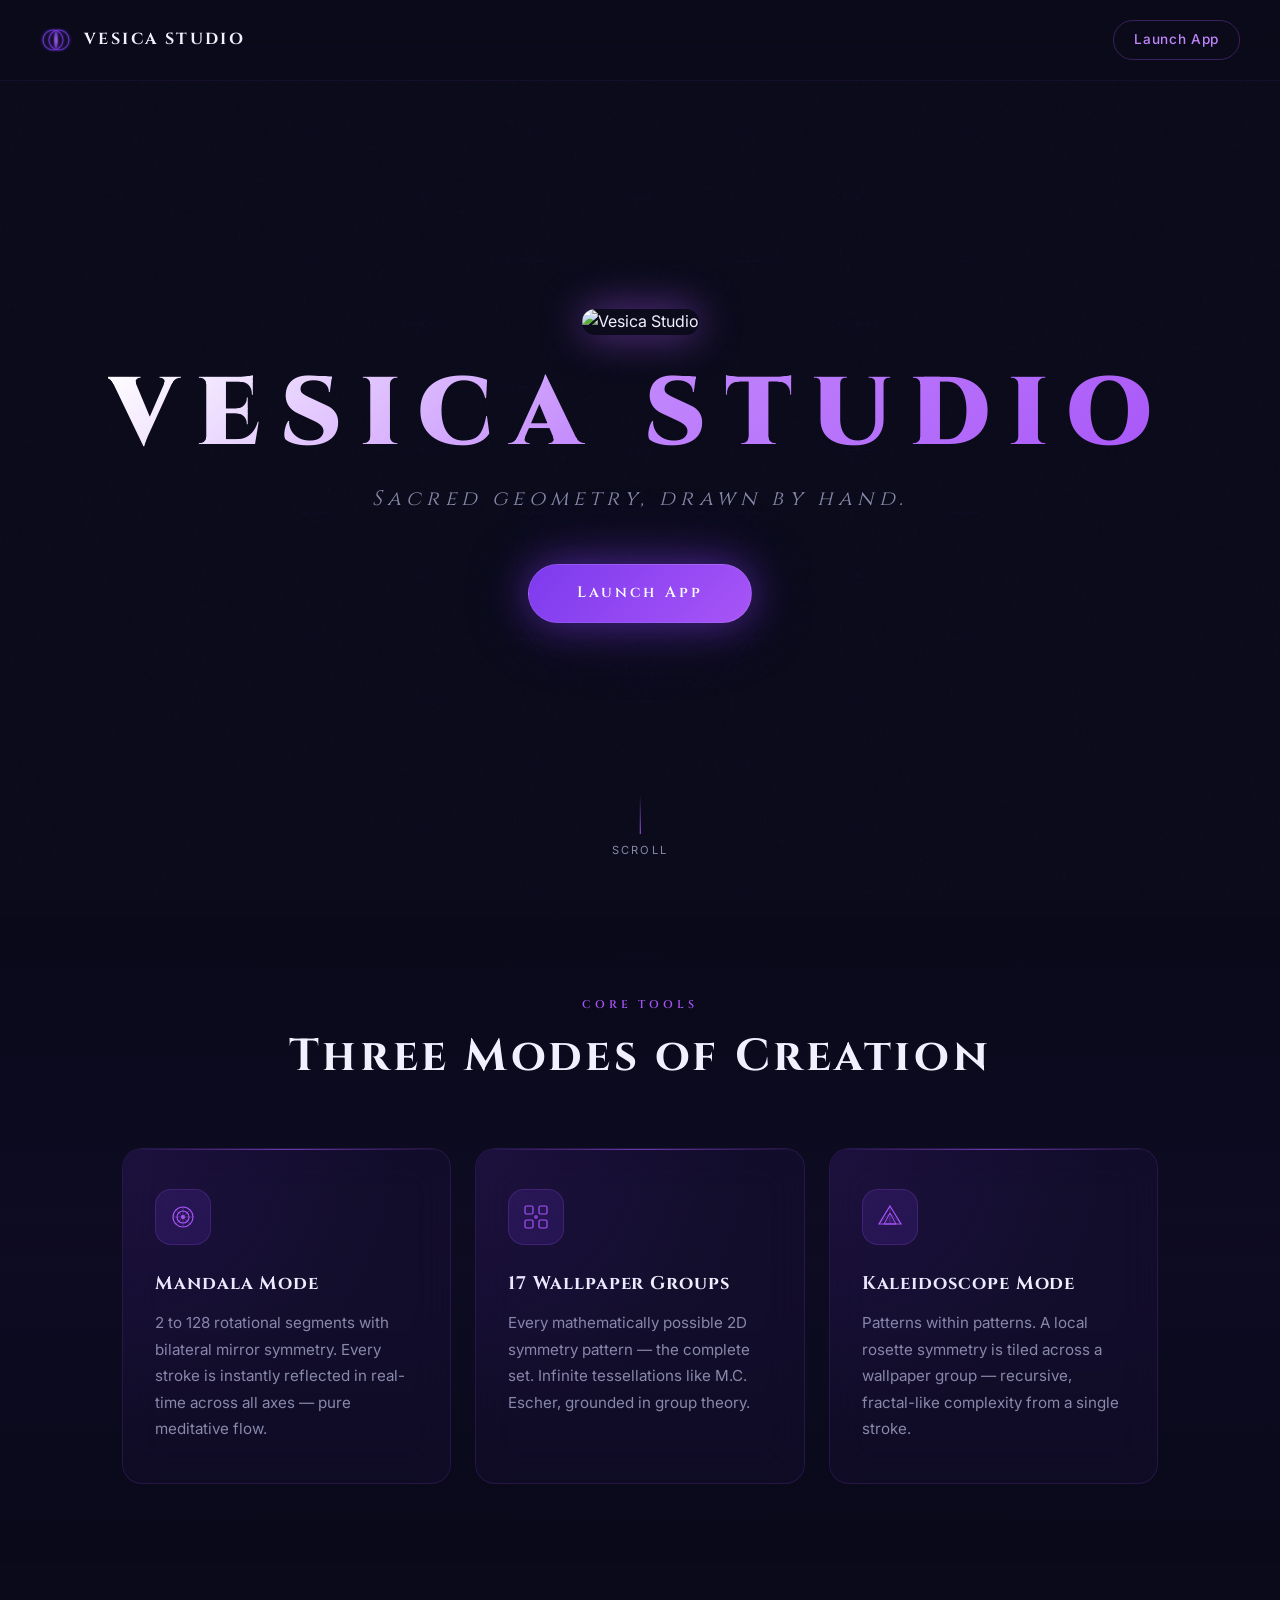
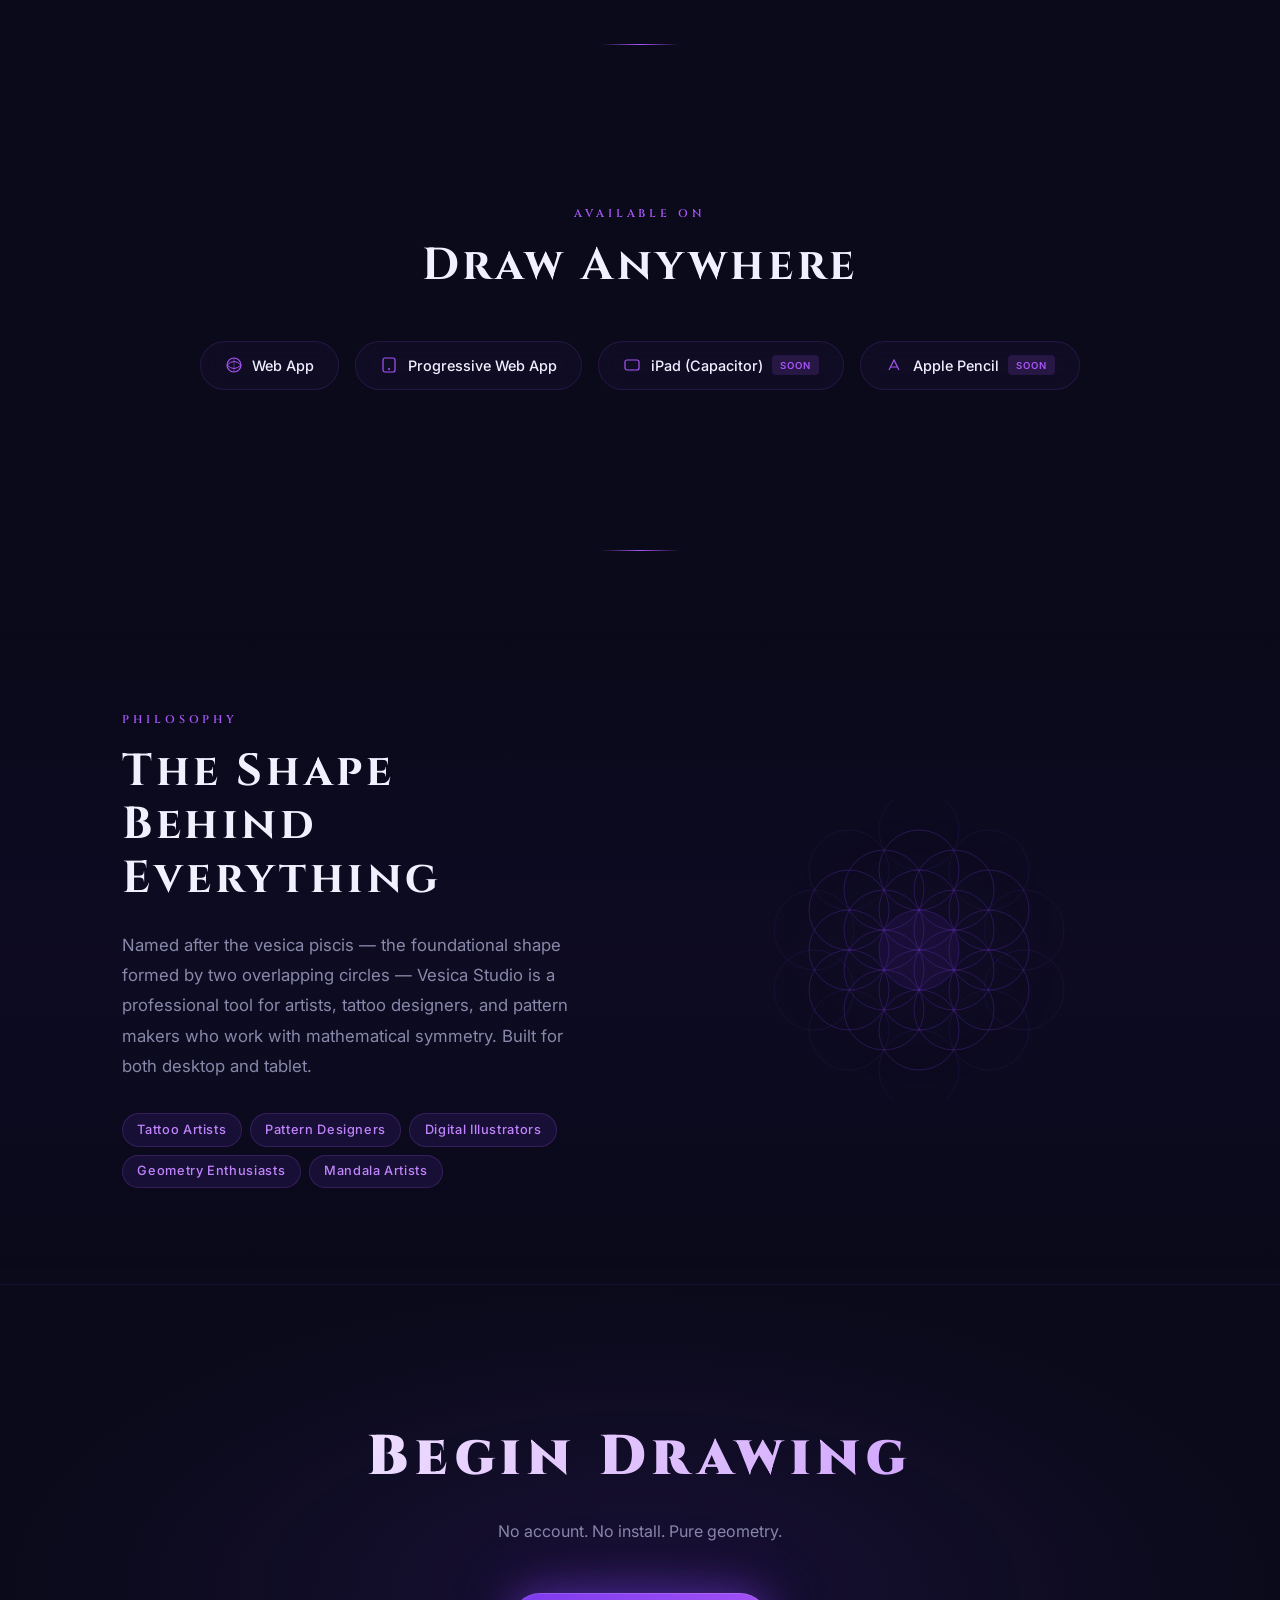
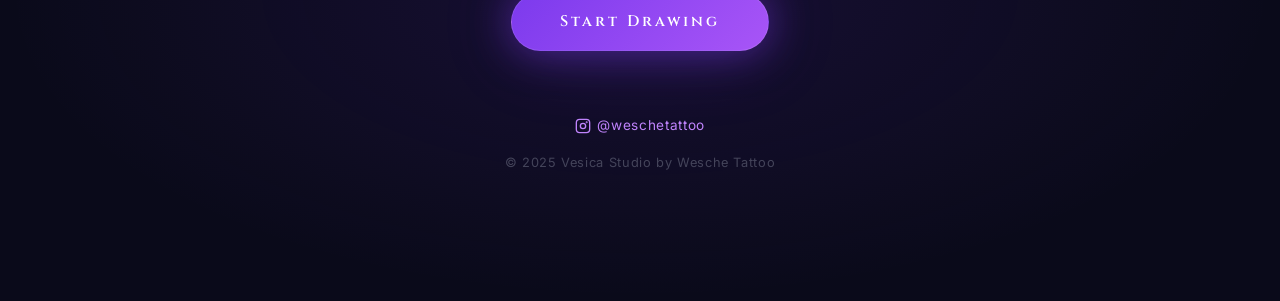
==== index.html @ d9cb2b9e "Use real Vesica Studio icon + splash background" ====
<!-- vesica-studio -->
<!DOCTYPE html>
<html lang="en">
<head>
  <meta charset="UTF-8" />
  <meta name="viewport" content="width=device-width, initial-scale=1.0" />
  <title>Vesica Studio — Sacred Geometry Drawing App</title>
  <meta name="description" content="Vesica Studio is a professional sacred geometry drawing app for artists, tattoo designers, and pattern makers. Mandala Mode, 17 Wallpaper Groups, Kaleidoscope Mode." />
  <meta property="og:title" content="Vesica Studio — Sacred Geometry Drawing App" />
  <meta property="og:description" content="Sacred geometry, drawn by hand." />
  <meta property="og:type" content="website" />
  <meta property="og:url" content="https://vesica.studio" />
  <link rel="preconnect" href="https://fonts.googleapis.com" />
  <link rel="preconnect" href="https://fonts.gstatic.com" crossorigin />
  <link href="https://fonts.googleapis.com/css2?family=Cinzel:wght@400;600;700;900&family=Inter:wght@300;400;500;600&display=swap" rel="stylesheet" />
  <style>
    *, *::before, *::after {
      box-sizing: border-box;
      margin: 0;
      padding: 0;
    }

    :root {
      --bg: #0a0a1a;
      --bg2: #0d0d22;
      --violet: #7c3aed;
      --violet-light: #a855f7;
      --violet-pale: #c084fc;
      --indigo: #4338ca;
      --white: #f0f0ff;
      --muted: #8888aa;
      --card-bg: rgba(124, 58, 237, 0.05);
      --card-border: rgba(168, 85, 247, 0.15);
      --glow: rgba(124, 58, 237, 0.4);
    }

    html {
      scroll-behavior: smooth;
    }

    body {
      background: var(--bg);
      color: var(--white);
      font-family: 'Inter', sans-serif;
      font-weight: 400;
      line-height: 1.6;
      overflow-x: hidden;
    }

    /* ── NOISE OVERLAY ── */
    body::before {
      content: '';
      position: fixed;
      inset: 0;
      background-image: url("data:image/svg+xml,%3Csvg viewBox='0 0 256 256' xmlns='http://www.w3.org/2000/svg'%3E%3Cfilter id='noise'%3E%3CfeTurbulence type='fractalNoise' baseFrequency='0.9' numOctaves='4' stitchTiles='stitch'/%3E%3C/filter%3E%3Crect width='100%25' height='100%25' filter='url(%23noise)' opacity='0.04'/%3E%3C/svg%3E");
      pointer-events: none;
      z-index: 0;
      opacity: 0.5;
    }

    /* ── ANIMATED BACKGROUND MANDALA ── */
    .bg-mandala {
      position: fixed;
      top: 50%;
      left: 50%;
      width: min(140vw, 140vh);
      height: min(140vw, 140vh);
      transform: translate(-50%, -50%);
      opacity: 0.03;
      animation: spin-slow 120s linear infinite;
      pointer-events: none;
      z-index: 0;
    }

    @keyframes spin-slow {
      from { transform: translate(-50%, -50%) rotate(0deg); }
      to   { transform: translate(-50%, -50%) rotate(360deg); }
    }

    /* ── NAV ── */
    nav {
      position: fixed;
      top: 0;
      left: 0;
      right: 0;
      z-index: 100;
      display: flex;
      align-items: center;
      justify-content: space-between;
      padding: 1.25rem 2.5rem;
      background: rgba(10, 10, 26, 0.7);
      backdrop-filter: blur(20px);
      -webkit-backdrop-filter: blur(20px);
      border-bottom: 1px solid rgba(168, 85, 247, 0.08);
    }

    .nav-logo {
      display: flex;
      align-items: center;
      gap: 0.75rem;
      text-decoration: none;
    }

    .nav-logo-text {
      font-family: 'Cinzel', serif;
      font-weight: 700;
      font-size: 1rem;
      letter-spacing: 0.15em;
      color: var(--white);
    }

    .nav-cta {
      font-family: 'Inter', sans-serif;
      font-size: 0.85rem;
      font-weight: 500;
      color: var(--violet-pale);
      text-decoration: none;
      letter-spacing: 0.05em;
      border: 1px solid rgba(168, 85, 247, 0.3);
      padding: 0.5rem 1.25rem;
      border-radius: 100px;
      transition: all 0.3s ease;
    }

    .nav-cta:hover {
      background: rgba(124, 58, 237, 0.15);
      border-color: var(--violet-light);
      box-shadow: 0 0 20px rgba(124, 58, 237, 0.3);
    }

    /* ── HERO ── */
    #hero {
      position: relative;
      min-height: 100vh;
      display: flex;
      flex-direction: column;
      align-items: center;
      justify-content: center;
      text-align: center;
      padding: 8rem 2rem 6rem;
      z-index: 1;
    }

    .hero-logo-wrap {
      margin-bottom: 2rem;
      animation: float 6s ease-in-out infinite;
    }

    @keyframes float {
      0%, 100% { transform: translateY(0); }
      50% { transform: translateY(-12px); }
    }

    .hero-title {
      font-family: 'Cinzel', serif;
      font-weight: 900;
      font-size: clamp(2.8rem, 8vw, 6rem);
      letter-spacing: 0.2em;
      line-height: 1;
      background: linear-gradient(135deg, #fff 0%, var(--violet-pale) 50%, var(--violet-light) 100%);
      -webkit-background-clip: text;
      -webkit-text-fill-color: transparent;
      background-clip: text;
      margin-bottom: 1.25rem;
      text-shadow: none;
    }

    .hero-tagline {
      font-family: 'Cinzel', serif;
      font-weight: 400;
      font-size: clamp(0.95rem, 2.5vw, 1.3rem);
      color: var(--muted);
      letter-spacing: 0.25em;
      margin-bottom: 3rem;
      font-style: italic;
    }

    .btn-primary {
      display: inline-block;
      font-family: 'Cinzel', serif;
      font-weight: 600;
      font-size: 0.95rem;
      letter-spacing: 0.2em;
      color: #fff;
      text-decoration: none;
      padding: 1rem 3rem;
      border-radius: 100px;
      background: linear-gradient(135deg, var(--violet) 0%, var(--violet-light) 100%);
      box-shadow: 0 0 40px rgba(124, 58, 237, 0.5), 0 0 80px rgba(124, 58, 237, 0.2);
      position: relative;
      transition: all 0.3s ease;
      border: 1px solid rgba(255,255,255,0.1);
    }

    .btn-primary::before {
      content: '';
      position: absolute;
      inset: -2px;
      border-radius: 100px;
      background: linear-gradient(135deg, var(--violet-light), var(--violet));
      z-index: -1;
      opacity: 0;
      transition: opacity 0.3s ease;
      filter: blur(10px);
    }

    .btn-primary:hover {
      transform: translateY(-2px) scale(1.03);
      box-shadow: 0 0 60px rgba(124, 58, 237, 0.7), 0 0 100px rgba(124, 58, 237, 0.3);
    }

    .btn-primary:hover::before {
      opacity: 1;
    }

    .hero-scroll-hint {
      position: absolute;
      bottom: 2.5rem;
      left: 50%;
      transform: translateX(-50%);
      display: flex;
      flex-direction: column;
      align-items: center;
      gap: 0.5rem;
      color: var(--muted);
      font-size: 0.7rem;
      letter-spacing: 0.2em;
      text-transform: uppercase;
      animation: fade-pulse 3s ease-in-out infinite;
    }

    @keyframes fade-pulse {
      0%, 100% { opacity: 0.4; }
      50% { opacity: 0.8; }
    }

    .scroll-arrow {
      width: 1px;
      height: 40px;
      background: linear-gradient(to bottom, transparent, var(--violet-light));
      animation: scroll-down 2s ease-in-out infinite;
    }

    @keyframes scroll-down {
      0% { transform: scaleY(0); transform-origin: top; }
      50% { transform: scaleY(1); transform-origin: top; }
      51% { transform: scaleY(1); transform-origin: bottom; }
      100% { transform: scaleY(0); transform-origin: bottom; }
    }

    /* ── SECTION SHARED ── */
    section {
      position: relative;
      z-index: 1;
    }

    .section-inner {
      max-width: 1100px;
      margin: 0 auto;
      padding: 6rem 2rem;
    }

    .section-label {
      font-family: 'Cinzel', serif;
      font-size: 0.7rem;
      font-weight: 600;
      letter-spacing: 0.35em;
      color: var(--violet-light);
      text-transform: uppercase;
      margin-bottom: 1rem;
    }

    .section-title {
      font-family: 'Cinzel', serif;
      font-weight: 700;
      font-size: clamp(1.8rem, 4vw, 2.8rem);
      letter-spacing: 0.08em;
      line-height: 1.2;
      margin-bottom: 1.5rem;
      color: var(--white);
    }

    .section-desc {
      font-size: 1.05rem;
      color: var(--muted);
      max-width: 560px;
      line-height: 1.8;
    }

    /* ── DIVIDER ── */
    .divider {
      width: 80px;
      height: 1px;
      background: linear-gradient(to right, transparent, var(--violet-light), transparent);
      margin: 4rem auto;
    }

    /* ── FEATURES ── */
    #features {
      background: linear-gradient(180deg, transparent 0%, rgba(124, 58, 237, 0.04) 50%, transparent 100%);
    }

    .features-header {
      text-align: center;
      margin-bottom: 4rem;
    }

    .features-grid {
      display: grid;
      grid-template-columns: repeat(auto-fit, minmax(300px, 1fr));
      gap: 1.5rem;
    }

    .feature-card {
      background: var(--card-bg);
      border: 1px solid var(--card-border);
      border-radius: 20px;
      padding: 2.5rem 2rem;
      backdrop-filter: blur(20px);
      -webkit-backdrop-filter: blur(20px);
      position: relative;
      overflow: hidden;
      transition: all 0.4s ease;
    }

    .feature-card::before {
      content: '';
      position: absolute;
      top: 0;
      left: 0;
      right: 0;
      height: 1px;
      background: linear-gradient(90deg, transparent, rgba(168, 85, 247, 0.6), transparent);
    }

    .feature-card::after {
      content: '';
      position: absolute;
      inset: 0;
      border-radius: 20px;
      background: radial-gradient(ellipse at top left, rgba(124, 58, 237, 0.1) 0%, transparent 60%);
      pointer-events: none;
    }

    .feature-card:hover {
      transform: translateY(-6px);
      border-color: rgba(168, 85, 247, 0.4);
      box-shadow: 0 20px 60px rgba(124, 58, 237, 0.2), 0 0 0 1px rgba(168, 85, 247, 0.1);
    }

    .feature-icon {
      width: 56px;
      height: 56px;
      margin-bottom: 1.5rem;
      background: rgba(124, 58, 237, 0.15);
      border-radius: 16px;
      display: flex;
      align-items: center;
      justify-content: center;
      border: 1px solid rgba(168, 85, 247, 0.2);
    }

    .feature-name {
      font-family: 'Cinzel', serif;
      font-weight: 700;
      font-size: 1.15rem;
      letter-spacing: 0.05em;
      color: var(--white);
      margin-bottom: 0.75rem;
    }

    .feature-desc {
      font-size: 0.95rem;
      color: var(--muted);
      line-height: 1.75;
    }

    /* ── PLATFORMS ── */
    #platforms {
      text-align: center;
    }

    .platforms-grid {
      display: flex;
      flex-wrap: wrap;
      gap: 1rem;
      justify-content: center;
      margin-top: 3rem;
    }

    .platform-pill {
      display: flex;
      align-items: center;
      gap: 0.6rem;
      padding: 0.75rem 1.5rem;
      border-radius: 100px;
      border: 1px solid var(--card-border);
      background: var(--card-bg);
      backdrop-filter: blur(10px);
      font-size: 0.9rem;
      font-weight: 500;
      color: var(--white);
      transition: all 0.3s ease;
    }

    .platform-pill:hover {
      border-color: rgba(168, 85, 247, 0.4);
      background: rgba(124, 58, 237, 0.1);
    }

    .platform-pill.soon {
      opacity: 0.55;
    }

    .platform-pill.soon::after {
      content: 'SOON';
      font-size: 0.6rem;
      font-weight: 600;
      letter-spacing: 0.1em;
      color: var(--violet-light);
      background: rgba(168, 85, 247, 0.15);
      padding: 0.15rem 0.5rem;
      border-radius: 4px;
    }

    /* ── ABOUT ── */
    #about {
      background: linear-gradient(180deg, transparent 0%, rgba(124, 58, 237, 0.04) 50%, transparent 100%);
    }

    .about-inner {
      display: grid;
      grid-template-columns: 1fr 1fr;
      gap: 5rem;
      align-items: center;
    }

    .about-symbol {
      display: flex;
      justify-content: center;
      align-items: center;
    }

    .about-symbol svg {
      width: min(300px, 80vw);
      height: min(300px, 80vw);
      filter: drop-shadow(0 0 30px rgba(124, 58, 237, 0.4));
      animation: spin-slow-rev 80s linear infinite;
    }

    @keyframes spin-slow-rev {
      from { transform: rotate(0deg); }
      to   { transform: rotate(-360deg); }
    }

    .about-tags {
      display: flex;
      flex-wrap: wrap;
      gap: 0.5rem;
      margin-top: 2rem;
    }

    .tag {
      font-size: 0.8rem;
      font-weight: 500;
      letter-spacing: 0.05em;
      color: var(--violet-pale);
      background: rgba(124, 58, 237, 0.12);
      border: 1px solid rgba(168, 85, 247, 0.2);
      padding: 0.35rem 0.9rem;
      border-radius: 100px;
    }

    /* ── FOOTER CTA ── */
    #cta-footer {
      text-align: center;
      padding: 8rem 2rem;
      background: radial-gradient(ellipse at center, rgba(124, 58, 237, 0.12) 0%, transparent 70%);
      border-top: 1px solid rgba(168, 85, 247, 0.08);
    }

    .footer-title {
      font-family: 'Cinzel', serif;
      font-weight: 900;
      font-size: clamp(2rem, 5vw, 3.5rem);
      letter-spacing: 0.12em;
      background: linear-gradient(135deg, #fff 0%, var(--violet-pale) 100%);
      -webkit-background-clip: text;
      -webkit-text-fill-color: transparent;
      background-clip: text;
      margin-bottom: 1rem;
    }

    .footer-sub {
      font-size: 1rem;
      color: var(--muted);
      margin-bottom: 3rem;
    }

    .footer-links {
      margin-top: 4rem;
      display: flex;
      flex-direction: column;
      align-items: center;
      gap: 1rem;
    }

    .footer-copy {
      font-size: 0.8rem;
      color: #44445a;
      letter-spacing: 0.05em;
    }

    .footer-instagram {
      font-size: 0.85rem;
      color: var(--violet-pale);
      text-decoration: none;
      letter-spacing: 0.05em;
      transition: color 0.2s;
      display: flex;
      align-items: center;
      gap: 0.4rem;
    }

    .footer-instagram:hover {
      color: #fff;
    }

    /* ── SCROLL REVEAL ── */
    .reveal {
      opacity: 0;
      transform: translateY(30px);
      transition: opacity 0.8s ease, transform 0.8s ease;
    }

    .reveal.visible {
      opacity: 1;
      transform: translateY(0);
    }

    .reveal-delay-1 { transition-delay: 0.1s; }
    .reveal-delay-2 { transition-delay: 0.2s; }
    .reveal-delay-3 { transition-delay: 0.3s; }

    /* ── MOBILE ── */
    @media (max-width: 768px) {
      nav { padding: 1rem 1.25rem; }
      .nav-logo-text { font-size: 0.85rem; }

      .about-inner {
        grid-template-columns: 1fr;
        gap: 3rem;
      }

      .about-symbol { order: -1; }

      .section-inner { padding: 4rem 1.25rem; }
    }

    @media (max-width: 480px) {
      .features-grid { grid-template-columns: 1fr; }
      .btn-primary { padding: 0.9rem 2rem; font-size: 0.85rem; }
    }
  </style>
</head>
<body>

  <!-- ═══════════════════════════════════════
       ANIMATED BACKGROUND — FLOWER OF LIFE
  ═══════════════════════════════════════ -->
  <svg class="bg-mandala" viewBox="0 0 800 800" xmlns="http://www.w3.org/2000/svg" aria-hidden="true">
    <defs>
      <style>
        .fol { fill: none; stroke: #a855f7; stroke-width: 0.5; }
      </style>
    </defs>
    <!-- Central circle -->
    <circle class="fol" cx="400" cy="400" r="80"/>
    <!-- Ring 1 — 6 circles -->
    <circle class="fol" cx="400" cy="320" r="80"/>
    <circle class="fol" cx="469" cy="360" r="80"/>
    <circle class="fol" cx="469" cy="440" r="80"/>
    <circle class="fol" cx="400" cy="480" r="80"/>
    <circle class="fol" cx="331" cy="440" r="80"/>
    <circle class="fol" cx="331" cy="360" r="80"/>
    <!-- Ring 2 — 6 circles (farther out) -->
    <circle class="fol" cx="400" cy="240" r="80"/>
    <circle class="fol" cx="469" cy="280" r="80"/>
    <circle class="fol" cx="538" cy="320" r="80"/>
    <circle class="fol" cx="538" cy="400" r="80"/>
    <circle class="fol" cx="538" cy="480" r="80"/>
    <circle class="fol" cx="469" cy="520" r="80"/>
    <circle class="fol" cx="400" cy="560" r="80"/>
    <circle class="fol" cx="331" cy="520" r="80"/>
    <circle class="fol" cx="262" cy="480" r="80"/>
    <circle class="fol" cx="262" cy="400" r="80"/>
    <circle class="fol" cx="262" cy="320" r="80"/>
    <circle class="fol" cx="331" cy="280" r="80"/>
    <!-- Ring 3 — extended -->
    <circle class="fol" cx="400" cy="160" r="80"/>
    <circle class="fol" cx="469" cy="200" r="80"/>
    <circle class="fol" cx="538" cy="240" r="80"/>
    <circle class="fol" cx="607" cy="280" r="80"/>
    <circle class="fol" cx="607" cy="360" r="80"/>
    <circle class="fol" cx="607" cy="440" r="80"/>
    <circle class="fol" cx="607" cy="520" r="80"/>
    <circle class="fol" cx="538" cy="560" r="80"/>
    <circle class="fol" cx="469" cy="600" r="80"/>
    <circle class="fol" cx="400" cy="640" r="80"/>
    <circle class="fol" cx="331" cy="600" r="80"/>
    <circle class="fol" cx="262" cy="560" r="80"/>
    <circle class="fol" cx="193" cy="520" r="80"/>
    <circle class="fol" cx="193" cy="440" r="80"/>
    <circle class="fol" cx="193" cy="360" r="80"/>
    <circle class="fol" cx="193" cy="280" r="80"/>
    <circle class="fol" cx="262" cy="240" r="80"/>
    <circle class="fol" cx="331" cy="200" r="80"/>
  </svg>

  <!-- ═══════════════════════════
       NAV
  ═══════════════════════════ -->
  <nav>
    <a href="#hero" class="nav-logo">
      <!-- Vesica Piscis Logo Mark — inline SVG -->
      <svg width="32" height="32" viewBox="0 0 32 32" xmlns="http://www.w3.org/2000/svg" aria-label="Vesica Studio logo">
        <defs>
          <radialGradient id="vp-grad-nav" cx="50%" cy="50%" r="50%">
            <stop offset="0%" stop-color="#c084fc"/>
            <stop offset="100%" stop-color="#7c3aed"/>
          </radialGradient>
          <filter id="vp-glow-nav">
            <feGaussianBlur stdDeviation="1.5" result="blur"/>
            <feMerge><feMergeNode in="blur"/><feMergeNode in="SourceGraphic"/></feMerge>
          </filter>
          <clipPath id="vp-clip-nav">
            <circle cx="13" cy="16" r="10"/>
          </clipPath>
          <clipPath id="vp-clip2-nav">
            <circle cx="19" cy="16" r="10"/>
          </clipPath>
        </defs>
        <g filter="url(#vp-glow-nav)">
          <circle cx="13" cy="16" r="10" fill="none" stroke="url(#vp-grad-nav)" stroke-width="1.2" opacity="0.7"/>
          <circle cx="19" cy="16" r="10" fill="none" stroke="url(#vp-grad-nav)" stroke-width="1.2" opacity="0.7"/>
          <!-- Vesica intersection fill -->
          <path d="M16,7.3 C18.7,9.5 18.7,22.5 16,24.7 C13.3,22.5 13.3,9.5 16,7.3 Z" fill="url(#vp-grad-nav)" opacity="0.6"/>
        </g>
      </svg>
      <span class="nav-logo-text">VESICA STUDIO</span>
    </a>
    <a href="https://mandalaapp-ay8xl9uc.manus.space" class="nav-cta" target="_blank" rel="noopener">Launch App</a>
  </nav>

  <!-- ═══════════════════════════
       HERO
  ═══════════════════════════ -->
  <section id="hero">
    <div class="hero-logo-wrap"><img src="img/icon.png" alt="Vesica Studio" style="width:140px;height:140px;border-radius:20px;box-shadow:0 0 40px rgba(168,85,247,0.6);"></div>

    <h1 class="hero-title">VESICA STUDIO</h1>
    <p class="hero-tagline">Sacred geometry, drawn by hand.</p>
    <a href="https://mandalaapp-ay8xl9uc.manus.space" class="btn-primary" target="_blank" rel="noopener">Launch App</a>

    <div class="hero-scroll-hint" aria-hidden="true">
      <div class="scroll-arrow"></div>
      <span>Scroll</span>
    </div>
  </section>

  <!-- ═══════════════════════════
       FEATURES
  ═══════════════════════════ -->
  <section id="features">
    <div class="section-inner">
      <div class="features-header reveal">
        <p class="section-label">Core Tools</p>
        <h2 class="section-title">Three Modes of Creation</h2>
      </div>
      <div class="features-grid">

        <div class="feature-card reveal reveal-delay-1">
          <div class="feature-icon">
            <!-- Mandala icon -->
            <svg width="28" height="28" viewBox="0 0 28 28" fill="none" xmlns="http://www.w3.org/2000/svg">
              <circle cx="14" cy="14" r="10" stroke="#a855f7" stroke-width="1.2"/>
              <circle cx="14" cy="14" r="6" stroke="#a855f7" stroke-width="1.2"/>
              <circle cx="14" cy="14" r="2" fill="#a855f7"/>
              <line x1="14" y1="4" x2="14" y2="24" stroke="#a855f7" stroke-width="0.8" opacity="0.5"/>
              <line x1="4" y1="14" x2="24" y2="14" stroke="#a855f7" stroke-width="0.8" opacity="0.5"/>
              <line x1="7" y1="7" x2="21" y2="21" stroke="#a855f7" stroke-width="0.8" opacity="0.5"/>
              <line x1="21" y1="7" x2="7" y2="21" stroke="#a855f7" stroke-width="0.8" opacity="0.5"/>
            </svg>
          </div>
          <h3 class="feature-name">Mandala Mode</h3>
          <p class="feature-desc">2 to 128 rotational segments with bilateral mirror symmetry. Every stroke is instantly reflected in real-time across all axes — pure meditative flow.</p>
        </div>

        <div class="feature-card reveal reveal-delay-2">
          <div class="feature-icon">
            <!-- Wallpaper/grid icon -->
            <svg width="28" height="28" viewBox="0 0 28 28" fill="none" xmlns="http://www.w3.org/2000/svg">
              <rect x="3" y="3" width="8" height="8" rx="1.5" stroke="#a855f7" stroke-width="1.2"/>
              <rect x="17" y="3" width="8" height="8" rx="1.5" stroke="#a855f7" stroke-width="1.2"/>
              <rect x="3" y="17" width="8" height="8" rx="1.5" stroke="#a855f7" stroke-width="1.2"/>
              <rect x="17" y="17" width="8" height="8" rx="1.5" stroke="#a855f7" stroke-width="1.2"/>
              <circle cx="14" cy="14" r="2" fill="#a855f7" opacity="0.7"/>
            </svg>
          </div>
          <h3 class="feature-name">17 Wallpaper Groups</h3>
          <p class="feature-desc">Every mathematically possible 2D symmetry pattern — the complete set. Infinite tessellations like M.C. Escher, grounded in group theory.</p>
        </div>

        <div class="feature-card reveal reveal-delay-3">
          <div class="feature-icon">
            <!-- Kaleidoscope icon -->
            <svg width="28" height="28" viewBox="0 0 28 28" fill="none" xmlns="http://www.w3.org/2000/svg">
              <polygon points="14,3 25,21 3,21" stroke="#a855f7" stroke-width="1.2" fill="none"/>
              <polygon points="14,10 20,21 8,21" stroke="#a855f7" stroke-width="1" fill="rgba(168,85,247,0.1)"/>
              <line x1="14" y1="3" x2="14" y2="21" stroke="#a855f7" stroke-width="0.8" opacity="0.4"/>
              <line x1="14" y1="10" x2="3" y2="21" stroke="#a855f7" stroke-width="0.8" opacity="0.4"/>
              <line x1="14" y1="10" x2="25" y2="21" stroke="#a855f7" stroke-width="0.8" opacity="0.4"/>
            </svg>
          </div>
          <h3 class="feature-name">Kaleidoscope Mode</h3>
          <p class="feature-desc">Patterns within patterns. A local rosette symmetry is tiled across a wallpaper group — recursive, fractal-like complexity from a single stroke.</p>
        </div>

      </div>
    </div>
  </section>

  <div class="divider" role="separator"></div>

  <!-- ═══════════════════════════
       PLATFORMS
  ═══════════════════════════ -->
  <section id="platforms">
    <div class="section-inner">
      <div class="reveal">
        <p class="section-label">Available On</p>
        <h2 class="section-title">Draw Anywhere</h2>
      </div>
      <div class="platforms-grid">
        <div class="platform-pill reveal reveal-delay-1">
          <svg width="18" height="18" viewBox="0 0 18 18" fill="none" xmlns="http://www.w3.org/2000/svg"><circle cx="9" cy="9" r="7" stroke="#a855f7" stroke-width="1.2"/><path d="M2,9 Q9,2 16,9 Q9,16 2,9 Z" stroke="#a855f7" stroke-width="1" fill="none"/><line x1="9" y1="2" x2="9" y2="16" stroke="#a855f7" stroke-width="1" opacity="0.5"/></svg>
          Web App
        </div>
        <div class="platform-pill reveal reveal-delay-2">
          <svg width="18" height="18" viewBox="0 0 18 18" fill="none" xmlns="http://www.w3.org/2000/svg"><rect x="3" y="2" width="12" height="14" rx="2" stroke="#a855f7" stroke-width="1.2"/><circle cx="9" cy="13" r="1" fill="#a855f7"/></svg>
          Progressive Web App
        </div>
        <div class="platform-pill soon reveal reveal-delay-3">
          <svg width="18" height="18" viewBox="0 0 18 18" fill="none" xmlns="http://www.w3.org/2000/svg"><rect x="2" y="4" width="14" height="10" rx="2" stroke="#a855f7" stroke-width="1.2"/><circle cx="9" cy="14" r="0.8" fill="#a855f7" opacity="0.5"/></svg>
          iPad (Capacitor)
        </div>
        <div class="platform-pill soon reveal reveal-delay-3">
          <svg width="18" height="18" viewBox="0 0 18 18" fill="none" xmlns="http://www.w3.org/2000/svg"><path d="M4,14 L9,4 L14,14" stroke="#a855f7" stroke-width="1.2" fill="none"/><path d="M6,11 L12,11" stroke="#a855f7" stroke-width="1"/></svg>
          Apple Pencil
        </div>
      </div>
    </div>
  </section>

  <div class="divider" role="separator"></div>

  <!-- ═══════════════════════════
       ABOUT / PHILOSOPHY
  ═══════════════════════════ -->
  <section id="about">
    <div class="section-inner">
      <div class="about-inner">
        <div class="about-text reveal">
          <p class="section-label">Philosophy</p>
          <h2 class="section-title">The Shape Behind Everything</h2>
          <p class="section-desc">
            Named after the vesica piscis — the foundational shape formed by two overlapping circles — Vesica Studio is a professional tool for artists, tattoo designers, and pattern makers who work with mathematical symmetry. Built for both desktop and tablet.
          </p>
          <div class="about-tags">
            <span class="tag">Tattoo Artists</span>
            <span class="tag">Pattern Designers</span>
            <span class="tag">Digital Illustrators</span>
            <span class="tag">Geometry Enthusiasts</span>
            <span class="tag">Mandala Artists</span>
          </div>
        </div>
        <div class="about-symbol reveal reveal-delay-2">
          <!-- Flower of Life ornament -->
          <svg viewBox="0 0 300 300" xmlns="http://www.w3.org/2000/svg" aria-hidden="true">
            <defs>
              <radialGradient id="fol-grad" cx="50%" cy="50%" r="50%">
                <stop offset="0%" stop-color="#c084fc" stop-opacity="0.9"/>
                <stop offset="100%" stop-color="#7c3aed" stop-opacity="0.3"/>
              </radialGradient>
            </defs>
            <g fill="none" stroke="url(#fol-grad)" stroke-width="0.8">
              <circle cx="150" cy="150" r="40"/>
              <circle cx="150" cy="110" r="40"/>
              <circle cx="185" cy="130" r="40"/>
              <circle cx="185" cy="170" r="40"/>
              <circle cx="150" cy="190" r="40"/>
              <circle cx="115" cy="170" r="40"/>
              <circle cx="115" cy="130" r="40"/>
              <!-- outer ring -->
              <circle cx="150" cy="70"  r="40"/>
              <circle cx="185" cy="90"  r="40"/>
              <circle cx="220" cy="110" r="40"/>
              <circle cx="220" cy="150" r="40"/>
              <circle cx="220" cy="190" r="40"/>
              <circle cx="185" cy="210" r="40"/>
              <circle cx="150" cy="230" r="40"/>
              <circle cx="115" cy="210" r="40"/>
              <circle cx="80"  cy="190" r="40"/>
              <circle cx="80"  cy="150" r="40"/>
              <circle cx="80"  cy="110" r="40"/>
              <circle cx="115" cy="90"  r="40"/>
              <!-- 3rd ring partial -->
              <circle cx="150" cy="30"  r="40" opacity="0.4"/>
              <circle cx="220" cy="70"  r="40" opacity="0.4"/>
              <circle cx="255" cy="130" r="40" opacity="0.4"/>
              <circle cx="255" cy="190" r="40" opacity="0.4"/>
              <circle cx="220" cy="230" r="40" opacity="0.4"/>
              <circle cx="150" cy="270" r="40" opacity="0.4"/>
              <circle cx="80"  cy="230" r="40" opacity="0.4"/>
              <circle cx="45"  cy="190" r="40" opacity="0.4"/>
              <circle cx="45"  cy="130" r="40" opacity="0.4"/>
              <circle cx="80"  cy="70"  r="40" opacity="0.4"/>
            </g>
            <!-- Central glow -->
            <circle cx="150" cy="150" r="40" fill="rgba(124,58,237,0.08)" stroke="none"/>
          </svg>
        </div>
      </div>
    </div>
  </section>

  <!-- ═══════════════════════════
       CTA FOOTER
  ═══════════════════════════ -->
  <footer id="cta-footer">
    <div class="reveal">
      <h2 class="footer-title">Begin Drawing</h2>
      <p class="footer-sub">No account. No install. Pure geometry.</p>
      <a href="https://mandalaapp-ay8xl9uc.manus.space" class="btn-primary" target="_blank" rel="noopener">Start Drawing</a>
    </div>
    <div class="footer-links">
      <a href="https://instagram.com/weschetattoo" class="footer-instagram" target="_blank" rel="noopener" aria-label="Instagram @weschetattoo">
        <svg width="16" height="16" viewBox="0 0 24 24" fill="none" stroke="currentColor" stroke-width="2" stroke-linecap="round" stroke-linejoin="round"><rect x="2" y="2" width="20" height="20" rx="5"/><circle cx="12" cy="12" r="4"/><circle cx="17.5" cy="6.5" r="0.5" fill="currentColor"/></svg>
        @weschetattoo
      </a>
      <p class="footer-copy">© 2025 Vesica Studio by Wesche Tattoo</p>
    </div>
  </footer>

  <!-- ═══════════════════════════
       SCROLL REVEAL SCRIPT
  ═══════════════════════════ -->
  <script>
    (function() {
      var els = document.querySelectorAll('.reveal');
      if (!('IntersectionObserver' in window)) {
        els.forEach(function(el) { el.classList.add('visible'); });
        return;
      }
      var io = new IntersectionObserver(function(entries) {
        entries.forEach(function(e) {
          if (e.isIntersecting) {
            e.target.classList.add('visible');
            io.unobserve(e.target);
          }
        });
      }, { threshold: 0.15 });
      els.forEach(function(el) { io.observe(el); });
    })();
  </script>

</body>
</html>
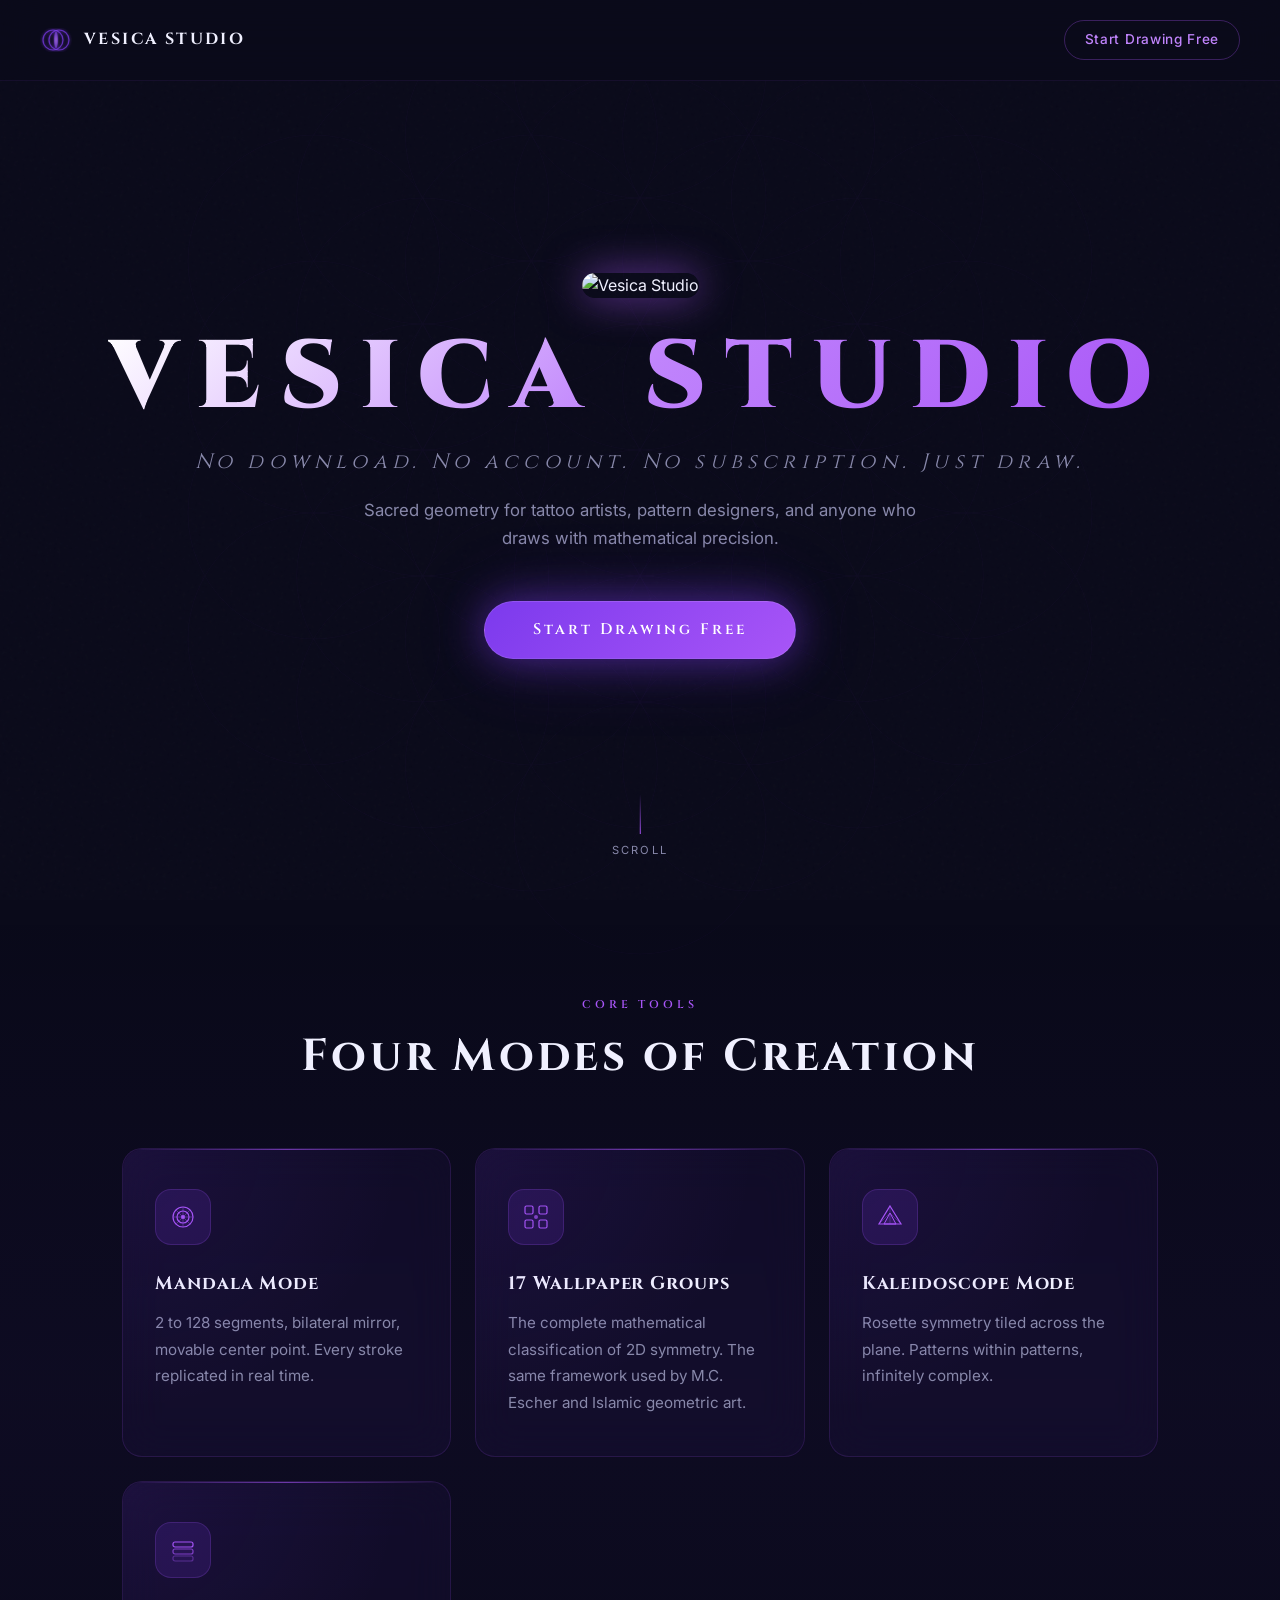
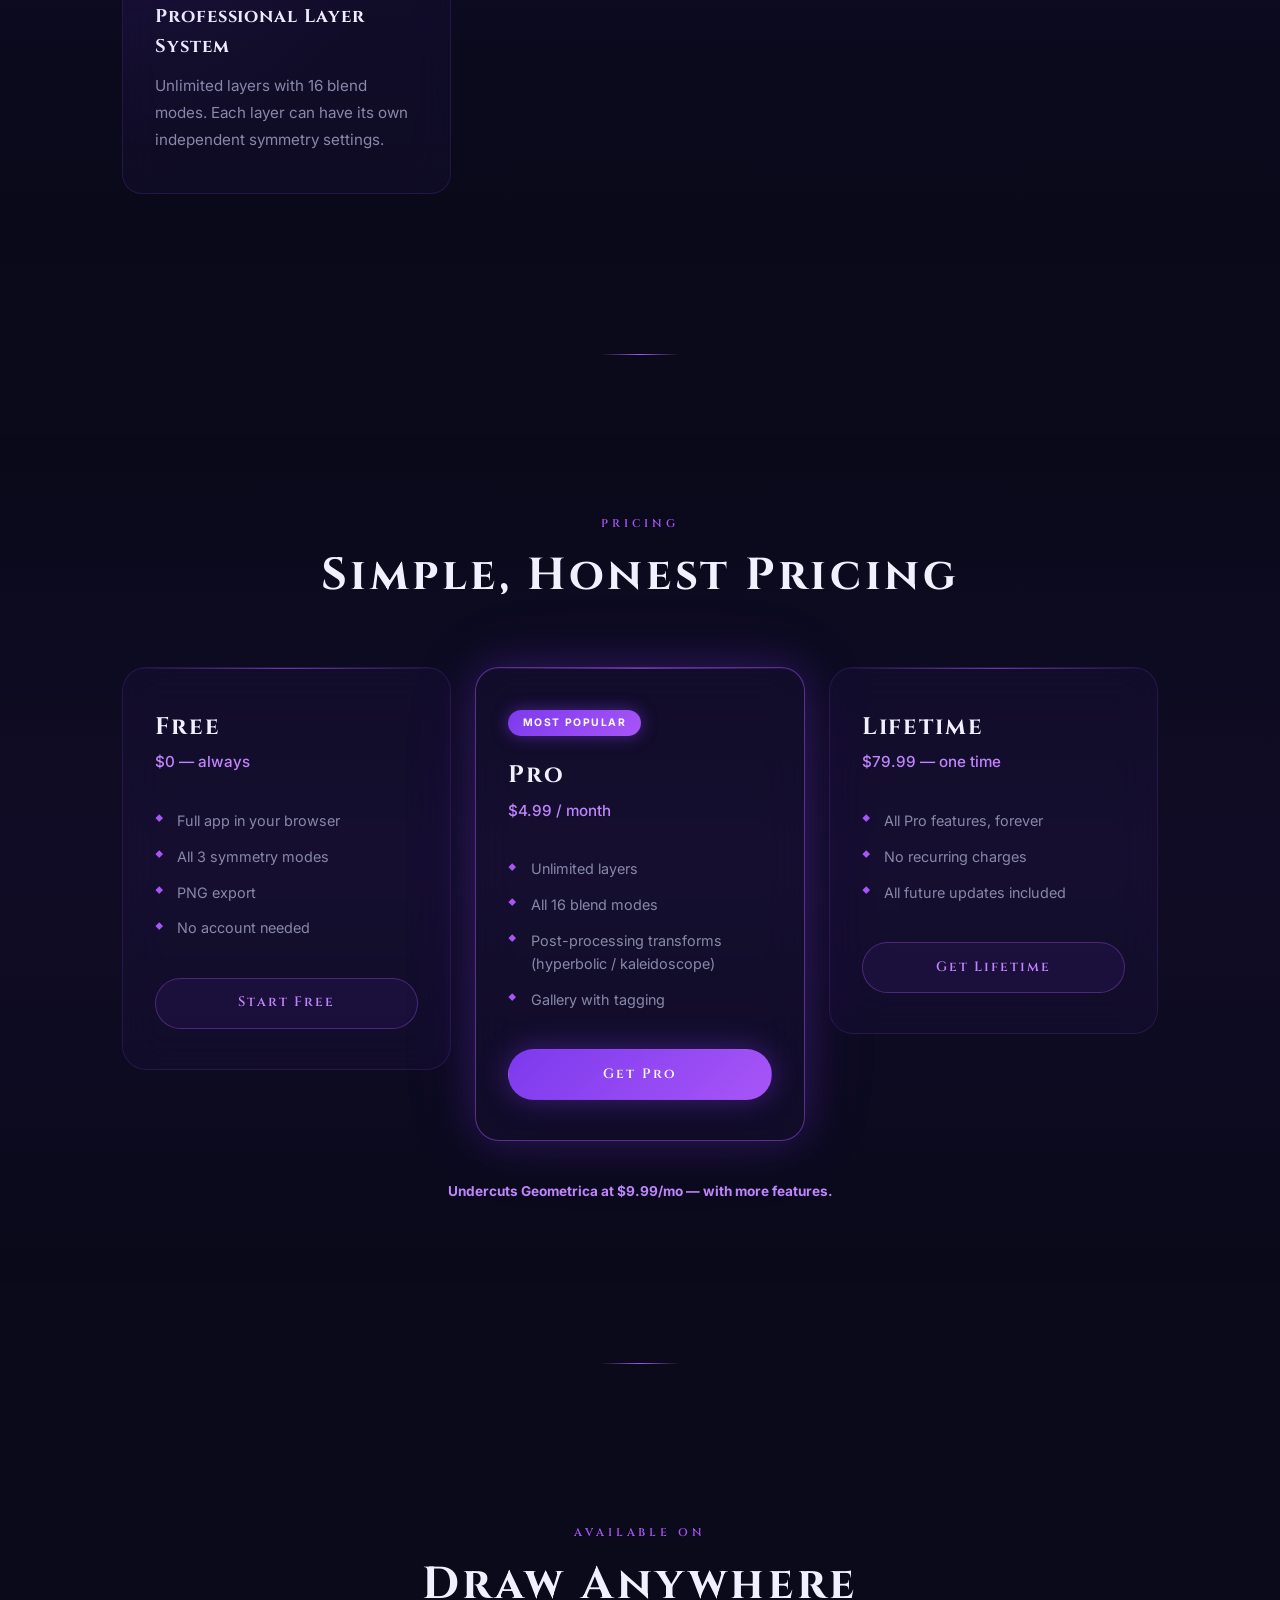
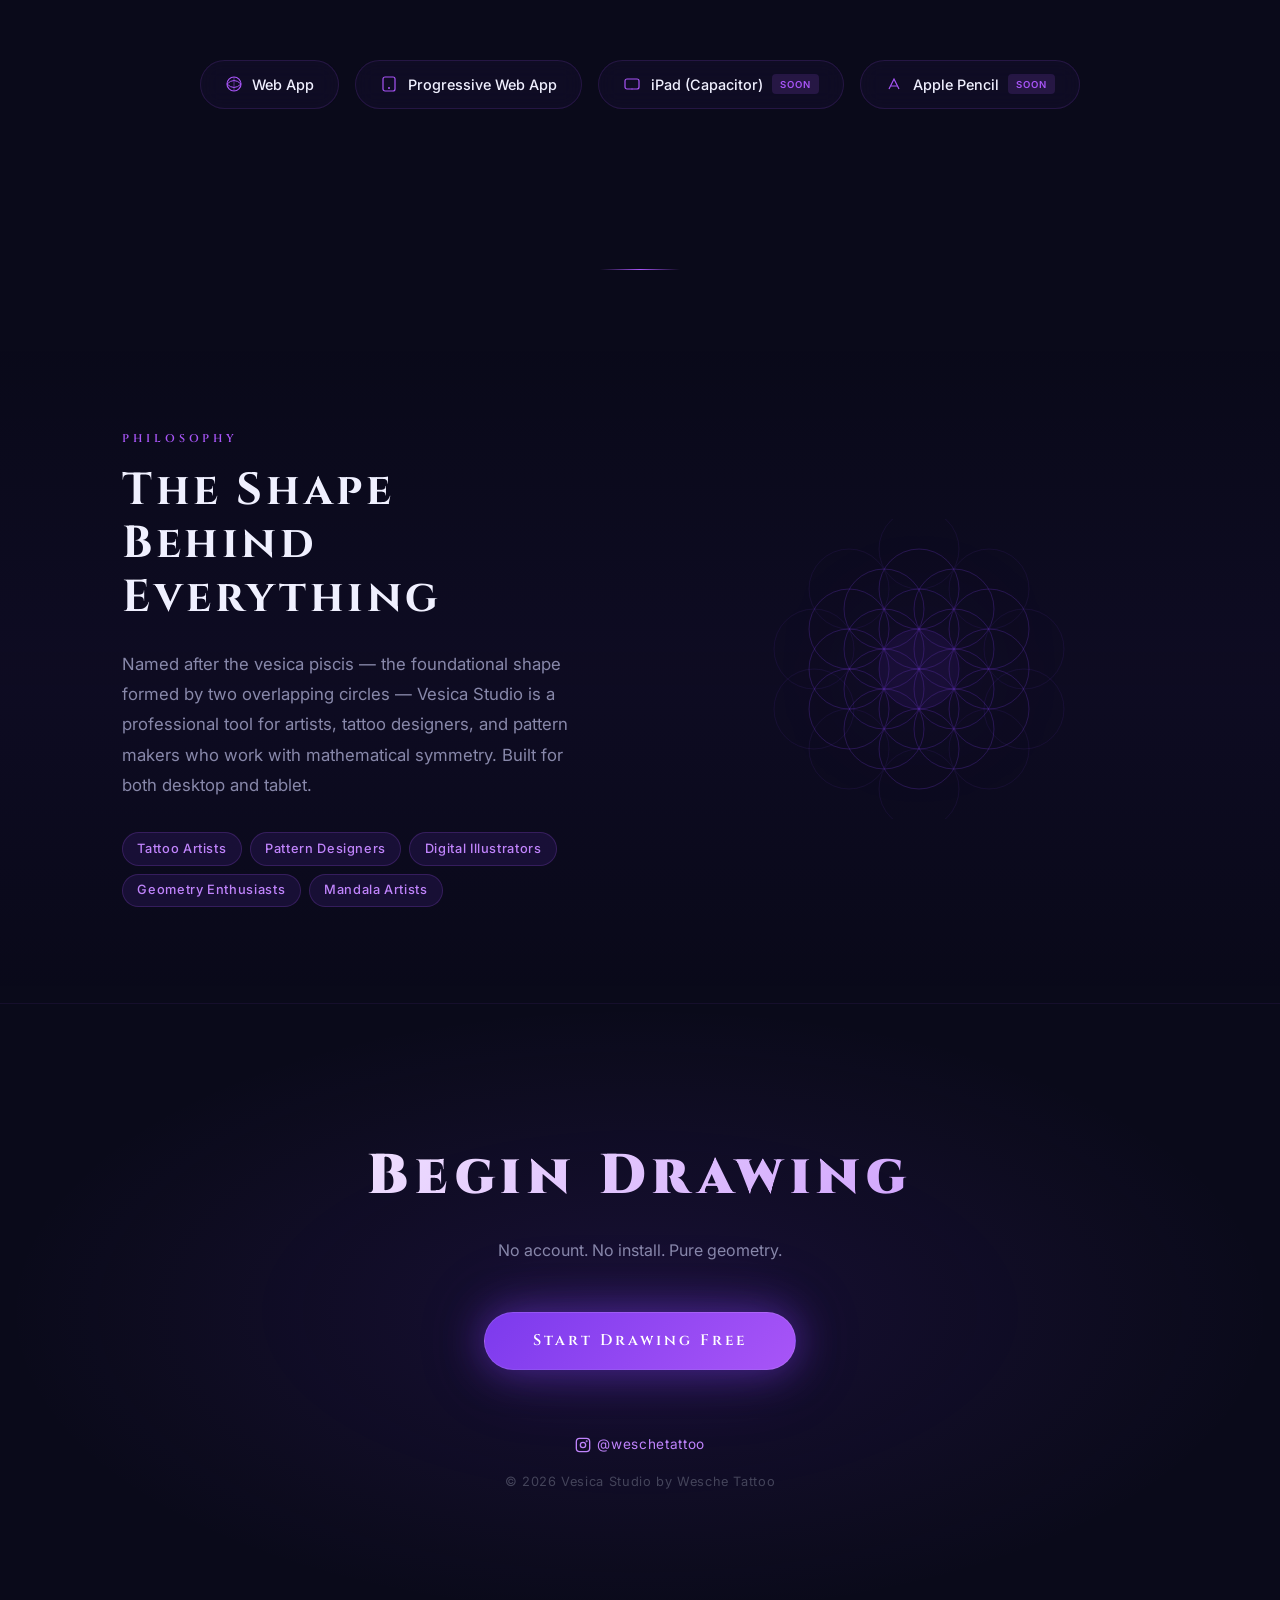
==== commit 23007fde: "Update copy, add pricing section" ====
--- a/index.html
+++ b/index.html
@@ -5,7 +5,7 @@
   <meta charset="UTF-8" />
   <meta name="viewport" content="width=device-width, initial-scale=1.0" />
   <title>Vesica Studio — Sacred Geometry Drawing App</title>
-  <meta name="description" content="Vesica Studio is a professional sacred geometry drawing app for artists, tattoo designers, and pattern makers. Mandala Mode, 17 Wallpaper Groups, Kaleidoscope Mode." />
+  <meta name="description" content="Create mathematically perfect mandalas, infinite patterns, and sacred geometry — free in your browser. No download, no account required." />
   <meta property="og:title" content="Vesica Studio — Sacred Geometry Drawing App" />
   <meta property="og:description" content="Sacred geometry, drawn by hand." />
   <meta property="og:type" content="website" />
@@ -171,8 +171,18 @@
       font-size: clamp(0.95rem, 2.5vw, 1.3rem);
       color: var(--muted);
       letter-spacing: 0.25em;
+      margin-bottom: 1rem;
+      font-style: italic;
+    }
+
+    .hero-subtext {
+      font-family: 'Inter', sans-serif;
+      font-weight: 400;
+      font-size: clamp(0.9rem, 2vw, 1.05rem);
+      color: var(--muted);
+      max-width: 560px;
+      line-height: 1.7;
       margin-bottom: 3rem;
-      font-style: italic;
     }
 
     .btn-primary {
@@ -375,6 +385,162 @@
       line-height: 1.75;
     }
 
+    /* ── PRICING ── */
+    #pricing {
+      background: linear-gradient(180deg, transparent 0%, rgba(124, 58, 237, 0.06) 50%, transparent 100%);
+    }
+
+    .pricing-header {
+      text-align: center;
+      margin-bottom: 4rem;
+    }
+
+    .pricing-grid {
+      display: grid;
+      grid-template-columns: repeat(auto-fit, minmax(280px, 1fr));
+      gap: 1.5rem;
+      align-items: start;
+    }
+
+    .pricing-card {
+      background: var(--card-bg);
+      border: 1px solid var(--card-border);
+      border-radius: 24px;
+      padding: 2.5rem 2rem;
+      backdrop-filter: blur(20px);
+      -webkit-backdrop-filter: blur(20px);
+      position: relative;
+      overflow: hidden;
+      transition: all 0.4s ease;
+    }
+
+    .pricing-card::before {
+      content: '';
+      position: absolute;
+      top: 0;
+      left: 0;
+      right: 0;
+      height: 1px;
+      background: linear-gradient(90deg, transparent, rgba(168, 85, 247, 0.6), transparent);
+    }
+
+    .pricing-card:hover {
+      transform: translateY(-4px);
+      box-shadow: 0 20px 60px rgba(124, 58, 237, 0.2);
+    }
+
+    .pricing-card.popular {
+      border-color: rgba(168, 85, 247, 0.5);
+      box-shadow: 0 0 40px rgba(124, 58, 237, 0.25), 0 0 80px rgba(124, 58, 237, 0.1);
+    }
+
+    .pricing-card.popular:hover {
+      box-shadow: 0 0 60px rgba(124, 58, 237, 0.4), 0 0 100px rgba(124, 58, 237, 0.15);
+    }
+
+    .pricing-badge {
+      display: inline-block;
+      font-size: 0.65rem;
+      font-weight: 700;
+      letter-spacing: 0.15em;
+      text-transform: uppercase;
+      color: #fff;
+      background: linear-gradient(135deg, var(--violet) 0%, var(--violet-light) 100%);
+      padding: 0.3rem 0.9rem;
+      border-radius: 100px;
+      margin-bottom: 1.25rem;
+      box-shadow: 0 0 16px rgba(124, 58, 237, 0.5);
+    }
+
+    .pricing-tier {
+      font-family: 'Cinzel', serif;
+      font-weight: 700;
+      font-size: 1.5rem;
+      letter-spacing: 0.08em;
+      color: var(--white);
+      margin-bottom: 0.25rem;
+    }
+
+    .pricing-price {
+      font-family: 'Inter', sans-serif;
+      font-size: 0.95rem;
+      color: var(--violet-pale);
+      font-weight: 500;
+      margin-bottom: 1.75rem;
+    }
+
+    .pricing-features {
+      list-style: none;
+      margin-bottom: 2rem;
+    }
+
+    .pricing-features li {
+      font-size: 0.9rem;
+      color: var(--muted);
+      line-height: 1.6;
+      padding: 0.4rem 0;
+      padding-left: 1.4rem;
+      position: relative;
+    }
+
+    .pricing-features li::before {
+      content: '◆';
+      position: absolute;
+      left: 0;
+      color: var(--violet-light);
+      font-size: 0.5rem;
+      top: 0.6rem;
+    }
+
+    .btn-pricing {
+      display: block;
+      width: 100%;
+      text-align: center;
+      font-family: 'Cinzel', serif;
+      font-weight: 600;
+      font-size: 0.85rem;
+      letter-spacing: 0.15em;
+      color: var(--violet-pale);
+      text-decoration: none;
+      padding: 0.85rem 1.5rem;
+      border-radius: 100px;
+      border: 1px solid rgba(168, 85, 247, 0.35);
+      background: rgba(124, 58, 237, 0.08);
+      transition: all 0.3s ease;
+    }
+
+    .btn-pricing:hover {
+      background: rgba(124, 58, 237, 0.2);
+      border-color: var(--violet-light);
+      color: #fff;
+      box-shadow: 0 0 24px rgba(124, 58, 237, 0.3);
+    }
+
+    .btn-pricing.primary {
+      background: linear-gradient(135deg, var(--violet) 0%, var(--violet-light) 100%);
+      border-color: transparent;
+      color: #fff;
+      box-shadow: 0 0 30px rgba(124, 58, 237, 0.4);
+    }
+
+    .btn-pricing.primary:hover {
+      transform: translateY(-2px);
+      box-shadow: 0 0 50px rgba(124, 58, 237, 0.6);
+    }
+
+    .pricing-note {
+      text-align: center;
+      margin-top: 2.5rem;
+      font-size: 0.85rem;
+      color: var(--muted);
+      font-style: italic;
+    }
+
+    .pricing-note strong {
+      color: var(--violet-pale);
+      font-style: normal;
+    }
+
     /* ── PLATFORMS ── */
     #platforms {
       text-align: center;
@@ -559,6 +725,7 @@
 
     @media (max-width: 480px) {
       .features-grid { grid-template-columns: 1fr; }
+      .pricing-grid { grid-template-columns: 1fr; }
       .btn-primary { padding: 0.9rem 2rem; font-size: 0.85rem; }
     }
   </style>
@@ -649,7 +816,7 @@
       </svg>
       <span class="nav-logo-text">VESICA STUDIO</span>
     </a>
-    <a href="https://mandalaapp-ay8xl9uc.manus.space" class="nav-cta" target="_blank" rel="noopener">Launch App</a>
+    <a href="https://mandalaapp-ay8xl9uc.manus.space" class="nav-cta" target="_blank" rel="noopener">Start Drawing Free</a>
   </nav>
 
   <!-- ═══════════════════════════
@@ -659,8 +826,9 @@
     <div class="hero-logo-wrap"><img src="img/icon.png" alt="Vesica Studio" style="width:140px;height:140px;border-radius:20px;box-shadow:0 0 40px rgba(168,85,247,0.6);"></div>
 
     <h1 class="hero-title">VESICA STUDIO</h1>
-    <p class="hero-tagline">Sacred geometry, drawn by hand.</p>
-    <a href="https://mandalaapp-ay8xl9uc.manus.space" class="btn-primary" target="_blank" rel="noopener">Launch App</a>
+    <p class="hero-tagline">No download. No account. No subscription. Just draw.</p>
+    <p class="hero-subtext">Sacred geometry for tattoo artists, pattern designers, and anyone who draws with mathematical precision.</p>
+    <a href="https://mandalaapp-ay8xl9uc.manus.space" class="btn-primary" target="_blank" rel="noopener">Start Drawing Free</a>
 
     <div class="hero-scroll-hint" aria-hidden="true">
       <div class="scroll-arrow"></div>
@@ -675,7 +843,7 @@
     <div class="section-inner">
       <div class="features-header reveal">
         <p class="section-label">Core Tools</p>
-        <h2 class="section-title">Three Modes of Creation</h2>
+        <h2 class="section-title">Four Modes of Creation</h2>
       </div>
       <div class="features-grid">
 
@@ -693,7 +861,7 @@
             </svg>
           </div>
           <h3 class="feature-name">Mandala Mode</h3>
-          <p class="feature-desc">2 to 128 rotational segments with bilateral mirror symmetry. Every stroke is instantly reflected in real-time across all axes — pure meditative flow.</p>
+          <p class="feature-desc">2 to 128 segments, bilateral mirror, movable center point. Every stroke replicated in real time.</p>
         </div>
 
         <div class="feature-card reveal reveal-delay-2">
@@ -708,7 +876,7 @@
             </svg>
           </div>
           <h3 class="feature-name">17 Wallpaper Groups</h3>
-          <p class="feature-desc">Every mathematically possible 2D symmetry pattern — the complete set. Infinite tessellations like M.C. Escher, grounded in group theory.</p>
+          <p class="feature-desc">The complete mathematical classification of 2D symmetry. The same framework used by M.C. Escher and Islamic geometric art.</p>
         </div>
 
         <div class="feature-card reveal reveal-delay-3">
@@ -723,10 +891,82 @@
             </svg>
           </div>
           <h3 class="feature-name">Kaleidoscope Mode</h3>
-          <p class="feature-desc">Patterns within patterns. A local rosette symmetry is tiled across a wallpaper group — recursive, fractal-like complexity from a single stroke.</p>
+          <p class="feature-desc">Rosette symmetry tiled across the plane. Patterns within patterns, infinitely complex.</p>
+        </div>
+
+        <div class="feature-card reveal reveal-delay-3">
+          <div class="feature-icon">
+            <!-- Layers icon -->
+            <svg width="28" height="28" viewBox="0 0 28 28" fill="none" xmlns="http://www.w3.org/2000/svg">
+              <rect x="4" y="6" width="20" height="5" rx="2" stroke="#a855f7" stroke-width="1.2"/>
+              <rect x="4" y="13" width="20" height="5" rx="2" stroke="#a855f7" stroke-width="1.2" opacity="0.7"/>
+              <rect x="4" y="20" width="20" height="5" rx="2" stroke="#a855f7" stroke-width="1.2" opacity="0.4"/>
+            </svg>
+          </div>
+          <h3 class="feature-name">Professional Layer System</h3>
+          <p class="feature-desc">Unlimited layers with 16 blend modes. Each layer can have its own independent symmetry settings.</p>
         </div>
 
       </div>
+    </div>
+  </section>
+
+  <div class="divider" role="separator"></div>
+
+  <!-- ═══════════════════════════
+       PRICING
+  ═══════════════════════════ -->
+  <section id="pricing">
+    <div class="section-inner">
+      <div class="pricing-header reveal">
+        <p class="section-label">Pricing</p>
+        <h2 class="section-title">Simple, Honest Pricing</h2>
+      </div>
+      <div class="pricing-grid">
+
+        <!-- FREE -->
+        <div class="pricing-card reveal reveal-delay-1">
+          <p class="pricing-tier">Free</p>
+          <p class="pricing-price">$0 — always</p>
+          <ul class="pricing-features">
+            <li>Full app in your browser</li>
+            <li>All 3 symmetry modes</li>
+            <li>PNG export</li>
+            <li>No account needed</li>
+          </ul>
+          <a href="https://mandalaapp-ay8xl9uc.manus.space" class="btn-pricing" target="_blank" rel="noopener">Start Free</a>
+        </div>
+
+        <!-- PRO -->
+        <div class="pricing-card popular reveal reveal-delay-2">
+          <span class="pricing-badge">Most Popular</span>
+          <p class="pricing-tier">Pro</p>
+          <p class="pricing-price">$4.99 / month</p>
+          <ul class="pricing-features">
+            <li>Unlimited layers</li>
+            <li>All 16 blend modes</li>
+            <li>Post-processing transforms (hyperbolic / kaleidoscope)</li>
+            <li>Gallery with tagging</li>
+          </ul>
+          <a href="https://mandalaapp-ay8xl9uc.manus.space" class="btn-pricing primary" target="_blank" rel="noopener">Get Pro</a>
+        </div>
+
+        <!-- LIFETIME -->
+        <div class="pricing-card reveal reveal-delay-3">
+          <p class="pricing-tier">Lifetime</p>
+          <p class="pricing-price">$79.99 — one time</p>
+          <ul class="pricing-features">
+            <li>All Pro features, forever</li>
+            <li>No recurring charges</li>
+            <li>All future updates included</li>
+          </ul>
+          <a href="https://mandalaapp-ay8xl9uc.manus.space" class="btn-pricing" target="_blank" rel="noopener">Get Lifetime</a>
+        </div>
+
+      </div>
+      <p class="pricing-note reveal">
+        <strong>Undercuts Geometrica at $9.99/mo — with more features.</strong>
+      </p>
     </div>
   </section>
 
@@ -841,14 +1081,14 @@
     <div class="reveal">
       <h2 class="footer-title">Begin Drawing</h2>
       <p class="footer-sub">No account. No install. Pure geometry.</p>
-      <a href="https://mandalaapp-ay8xl9uc.manus.space" class="btn-primary" target="_blank" rel="noopener">Start Drawing</a>
+      <a href="https://mandalaapp-ay8xl9uc.manus.space" class="btn-primary" target="_blank" rel="noopener">Start Drawing Free</a>
     </div>
     <div class="footer-links">
       <a href="https://instagram.com/weschetattoo" class="footer-instagram" target="_blank" rel="noopener" aria-label="Instagram @weschetattoo">
         <svg width="16" height="16" viewBox="0 0 24 24" fill="none" stroke="currentColor" stroke-width="2" stroke-linecap="round" stroke-linejoin="round"><rect x="2" y="2" width="20" height="20" rx="5"/><circle cx="12" cy="12" r="4"/><circle cx="17.5" cy="6.5" r="0.5" fill="currentColor"/></svg>
         @weschetattoo
       </a>
-      <p class="footer-copy">© 2025 Vesica Studio by Wesche Tattoo</p>
+      <p class="footer-copy">© 2026 Vesica Studio by Wesche Tattoo</p>
     </div>
   </footer>
 
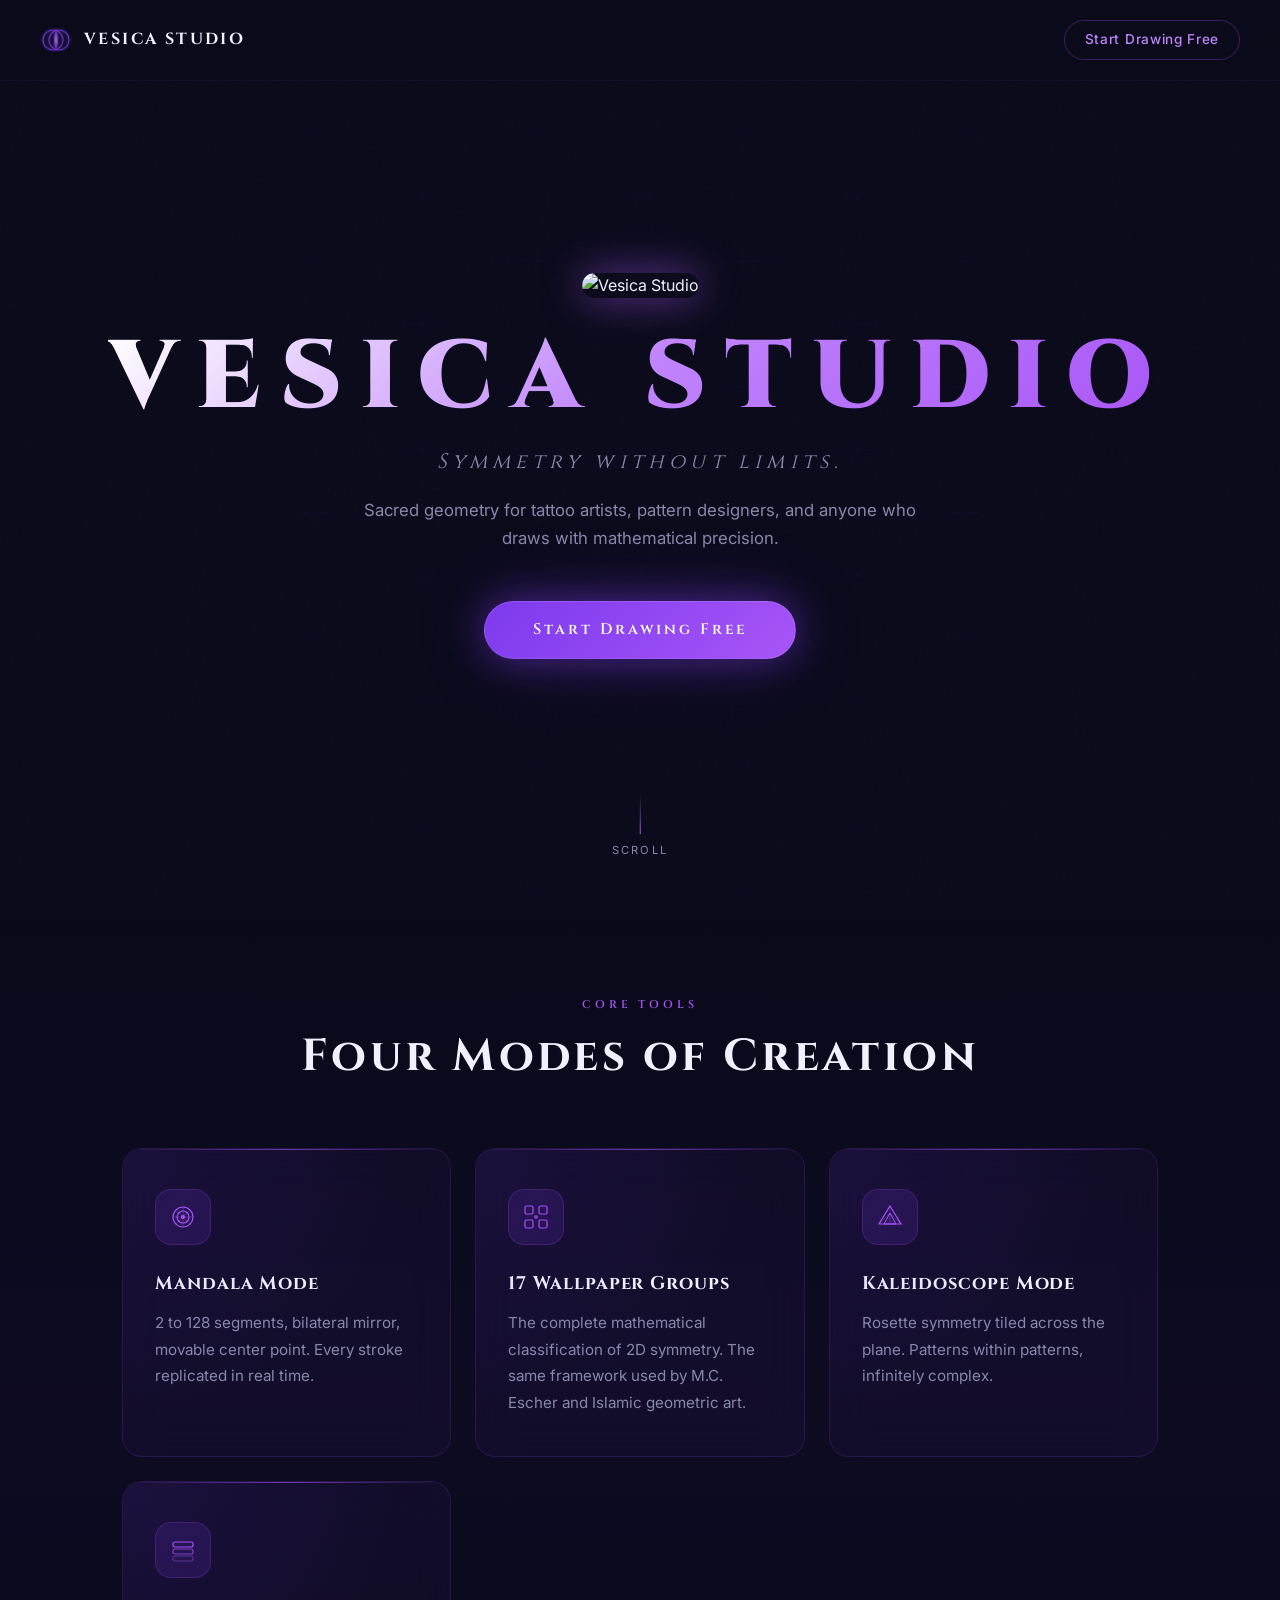
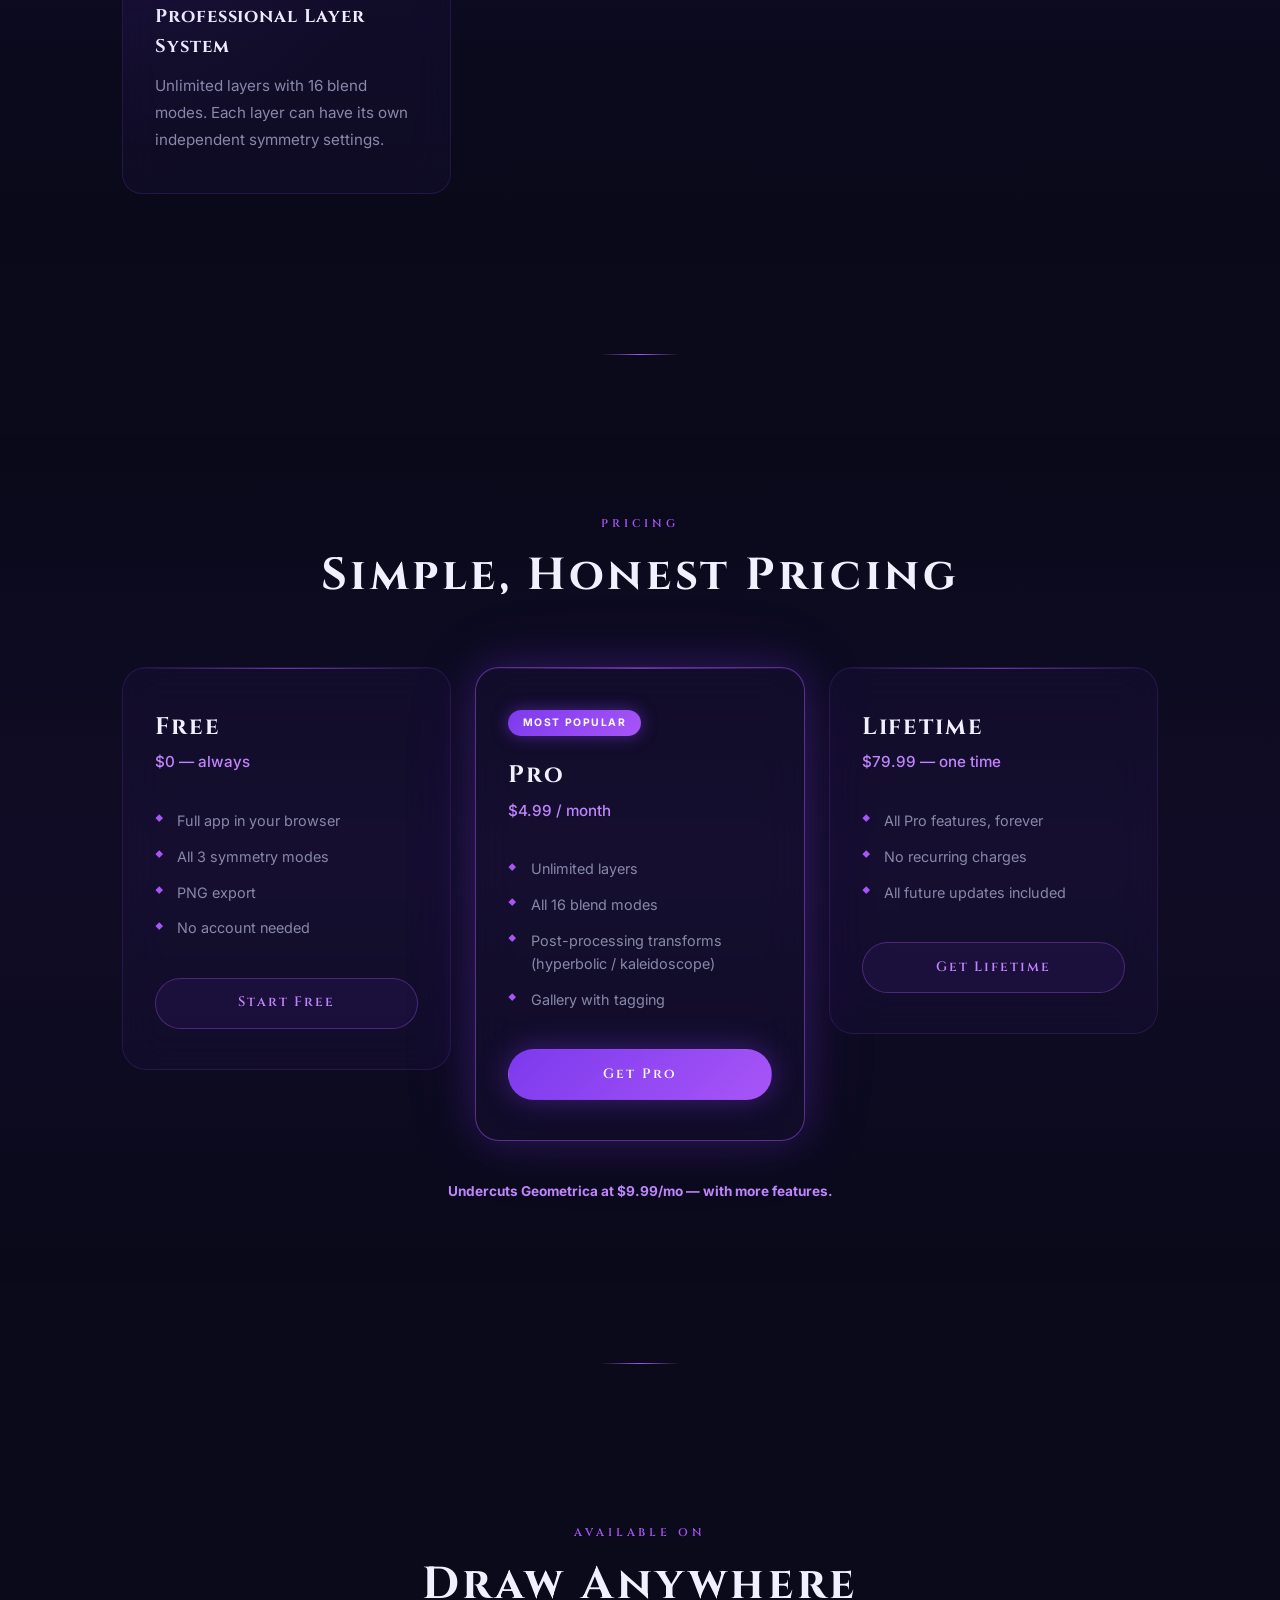
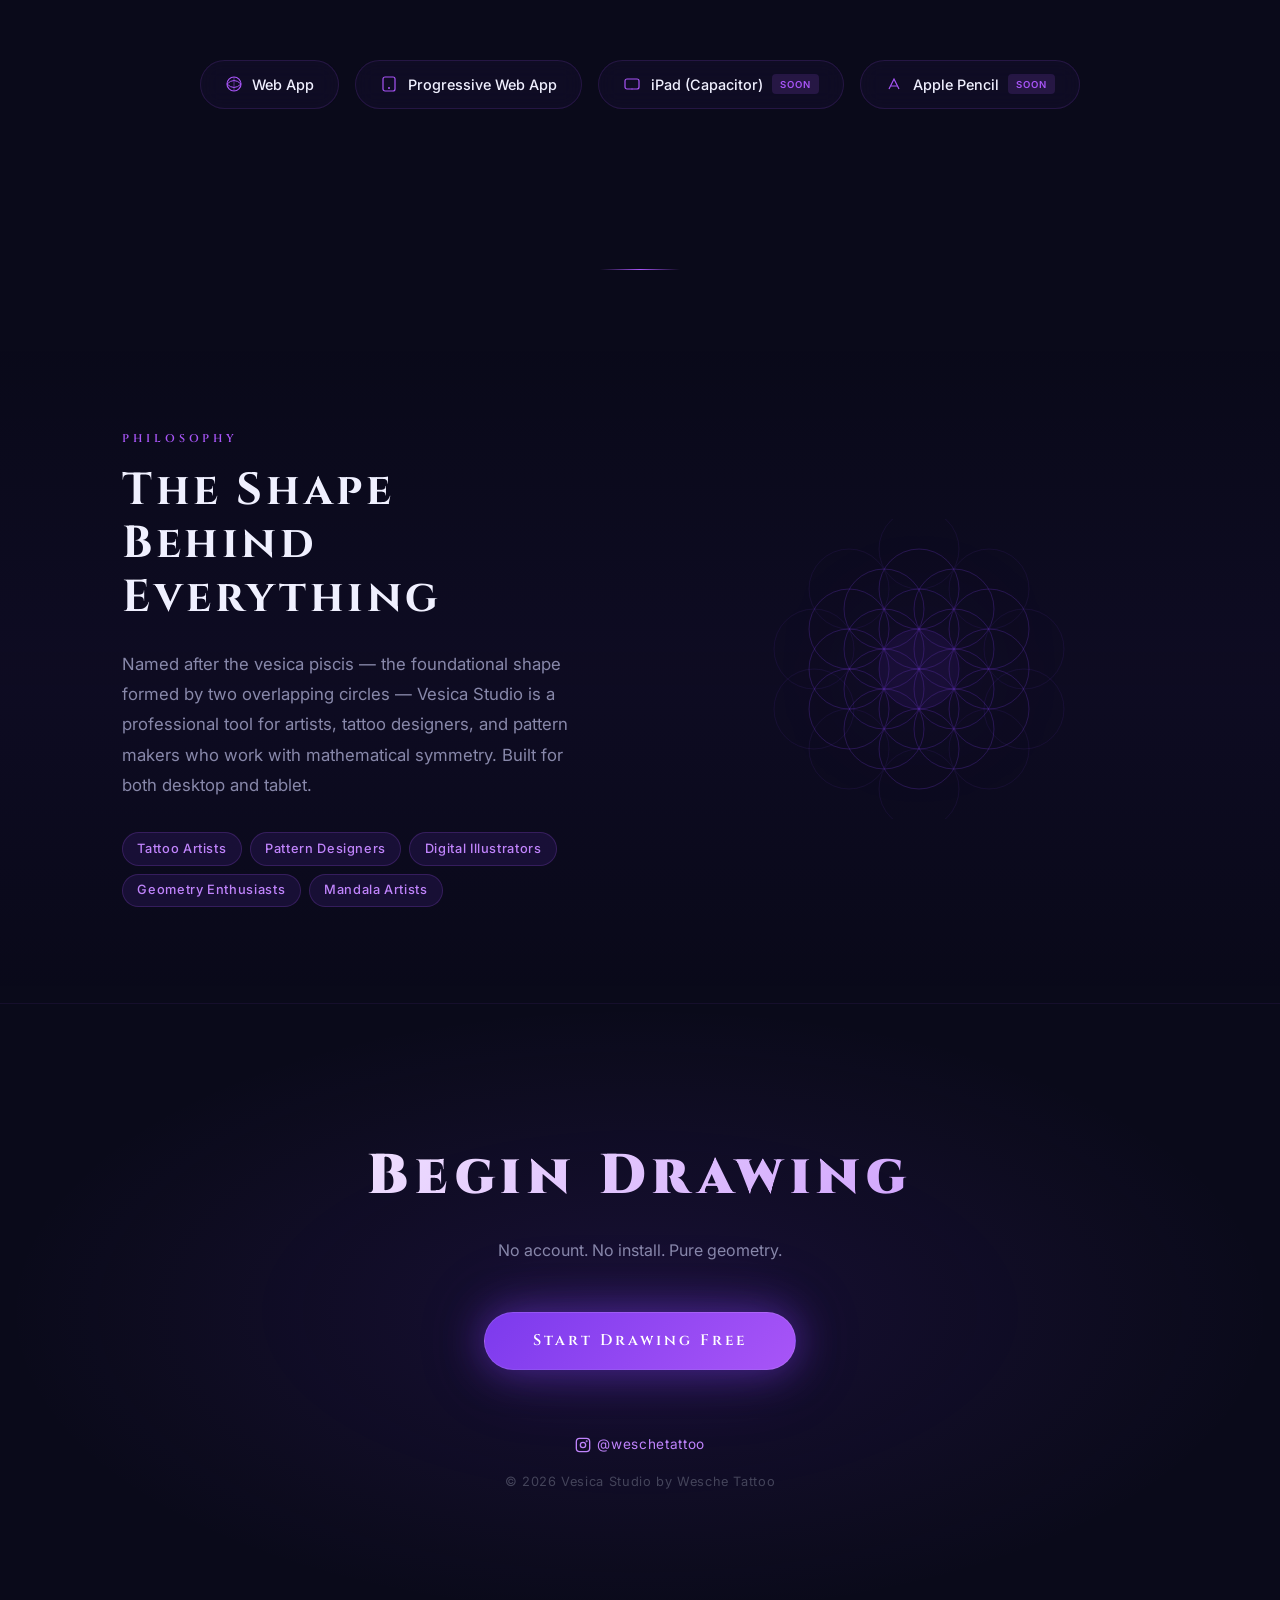
==== commit a3261639: "Tagline: Symmetry without limits." ====
--- a/index.html
+++ b/index.html
@@ -5,7 +5,7 @@
   <meta charset="UTF-8" />
   <meta name="viewport" content="width=device-width, initial-scale=1.0" />
   <title>Vesica Studio — Sacred Geometry Drawing App</title>
-  <meta name="description" content="Create mathematically perfect mandalas, infinite patterns, and sacred geometry — free in your browser. No download, no account required." />
+  <meta name="description" content="Create mathematically perfect mandalas, infinite patterns, and sacred geometry — free in your browser. Symmetry without limits." />
   <meta property="og:title" content="Vesica Studio — Sacred Geometry Drawing App" />
   <meta property="og:description" content="Sacred geometry, drawn by hand." />
   <meta property="og:type" content="website" />
@@ -826,7 +826,7 @@
     <div class="hero-logo-wrap"><img src="img/icon.png" alt="Vesica Studio" style="width:140px;height:140px;border-radius:20px;box-shadow:0 0 40px rgba(168,85,247,0.6);"></div>
 
     <h1 class="hero-title">VESICA STUDIO</h1>
-    <p class="hero-tagline">No download. No account. No subscription. Just draw.</p>
+    <p class="hero-tagline">Symmetry without limits.</p>
     <p class="hero-subtext">Sacred geometry for tattoo artists, pattern designers, and anyone who draws with mathematical precision.</p>
     <a href="https://mandalaapp-ay8xl9uc.manus.space" class="btn-primary" target="_blank" rel="noopener">Start Drawing Free</a>
 
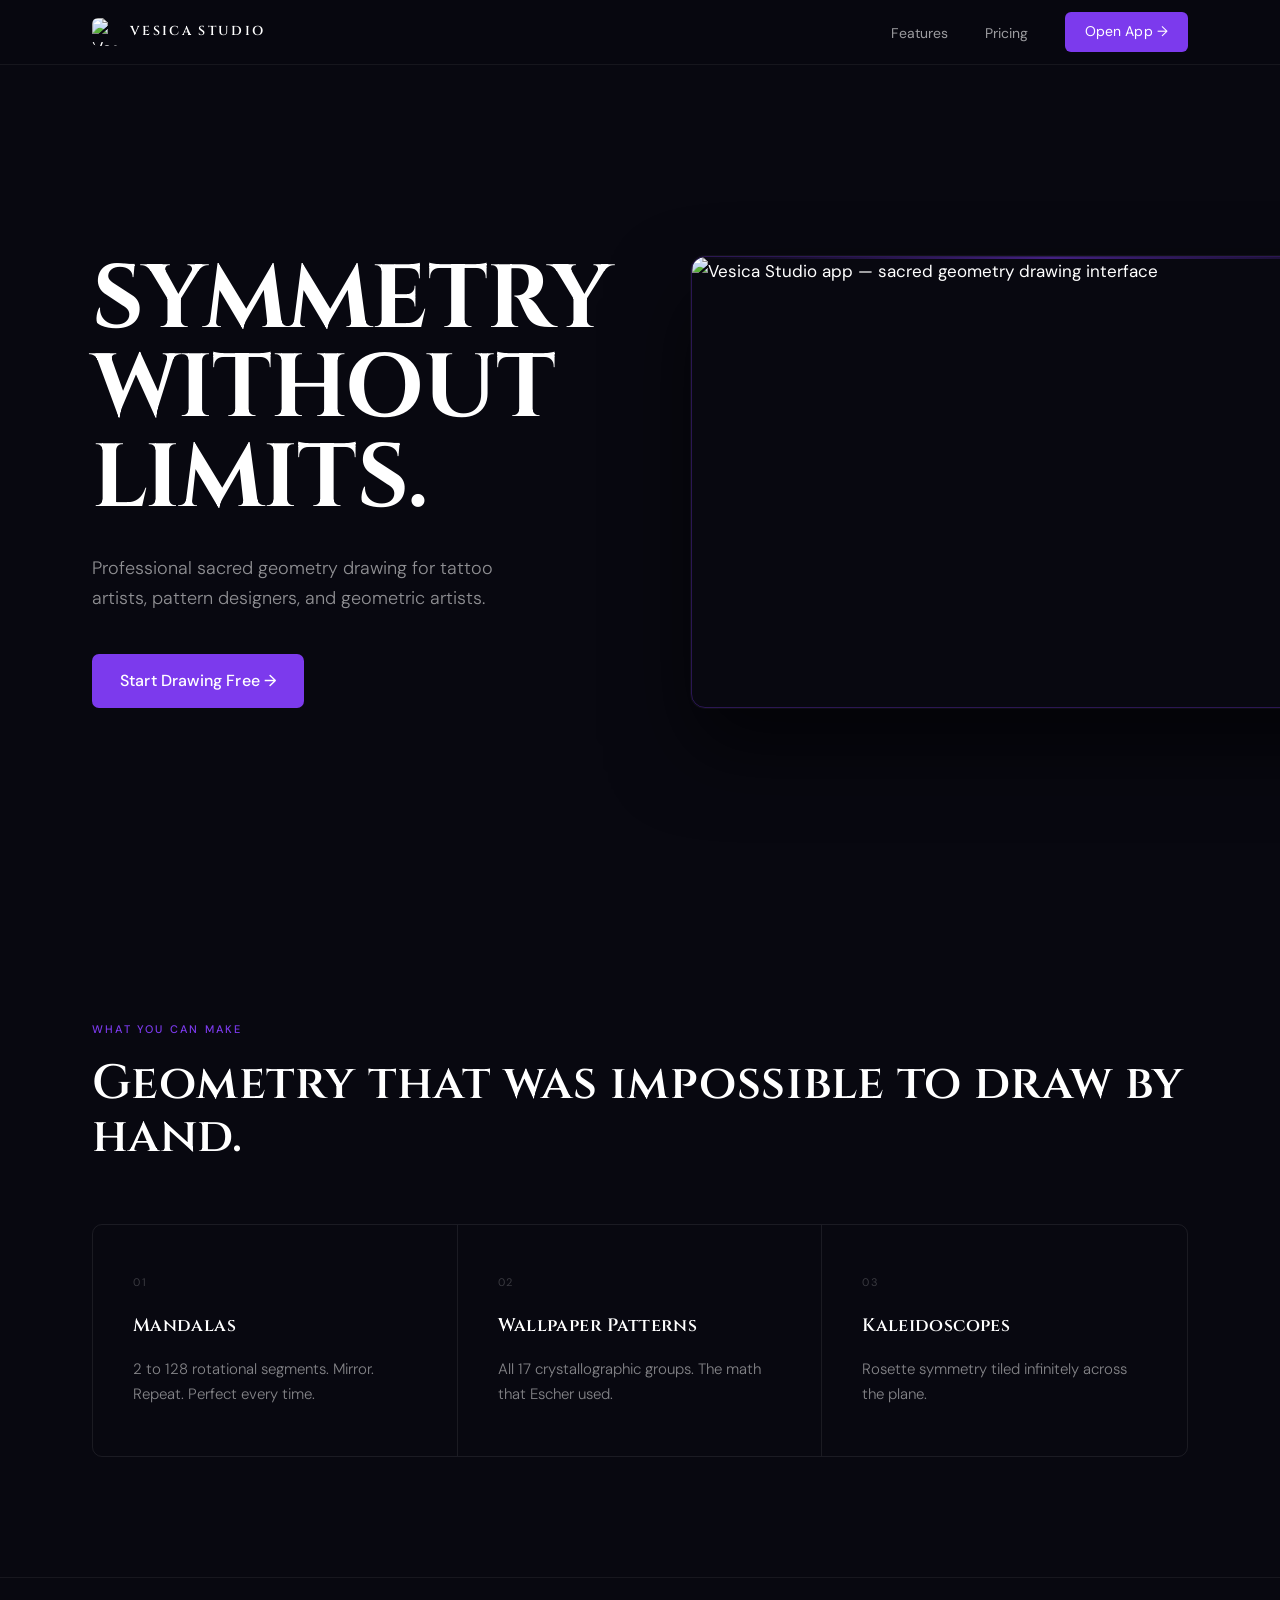
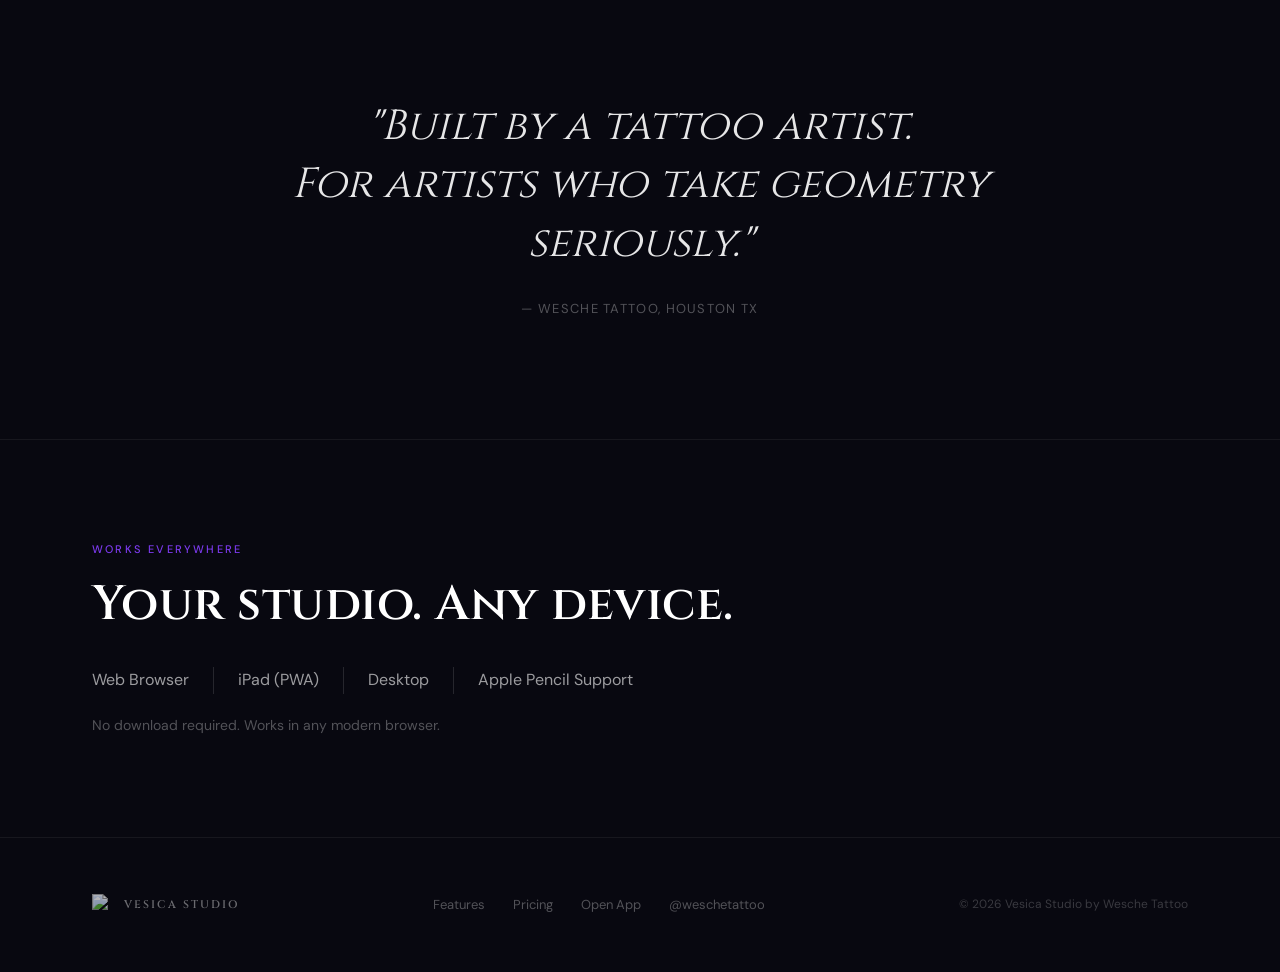
==== commit 26179686: "feat: premium multi-page website — index, features, pricing, shared CSS - index.html: full-viewport " ====
--- a/index.html
+++ b/index.html
@@ -1,1117 +1,146 @@
+<!DOCTYPE html>
 <!-- vesica-studio -->
-<!DOCTYPE html>
 <html lang="en">
 <head>
-  <meta charset="UTF-8" />
-  <meta name="viewport" content="width=device-width, initial-scale=1.0" />
+  <meta charset="UTF-8">
+  <meta name="viewport" content="width=device-width, initial-scale=1.0">
   <title>Vesica Studio — Sacred Geometry Drawing App</title>
-  <meta name="description" content="Create mathematically perfect mandalas, infinite patterns, and sacred geometry — free in your browser. Symmetry without limits." />
-  <meta property="og:title" content="Vesica Studio — Sacred Geometry Drawing App" />
-  <meta property="og:description" content="Sacred geometry, drawn by hand." />
-  <meta property="og:type" content="website" />
-  <meta property="og:url" content="https://vesica.studio" />
-  <link rel="preconnect" href="https://fonts.googleapis.com" />
-  <link rel="preconnect" href="https://fonts.gstatic.com" crossorigin />
-  <link href="https://fonts.googleapis.com/css2?family=Cinzel:wght@400;600;700;900&family=Inter:wght@300;400;500;600&display=swap" rel="stylesheet" />
-  <style>
-    *, *::before, *::after {
-      box-sizing: border-box;
-      margin: 0;
-      padding: 0;
-    }
-
-    :root {
-      --bg: #0a0a1a;
-      --bg2: #0d0d22;
-      --violet: #7c3aed;
-      --violet-light: #a855f7;
-      --violet-pale: #c084fc;
-      --indigo: #4338ca;
-      --white: #f0f0ff;
-      --muted: #8888aa;
-      --card-bg: rgba(124, 58, 237, 0.05);
-      --card-border: rgba(168, 85, 247, 0.15);
-      --glow: rgba(124, 58, 237, 0.4);
-    }
-
-    html {
-      scroll-behavior: smooth;
-    }
-
-    body {
-      background: var(--bg);
-      color: var(--white);
-      font-family: 'Inter', sans-serif;
-      font-weight: 400;
-      line-height: 1.6;
-      overflow-x: hidden;
-    }
-
-    /* ── NOISE OVERLAY ── */
-    body::before {
-      content: '';
-      position: fixed;
-      inset: 0;
-      background-image: url("data:image/svg+xml,%3Csvg viewBox='0 0 256 256' xmlns='http://www.w3.org/2000/svg'%3E%3Cfilter id='noise'%3E%3CfeTurbulence type='fractalNoise' baseFrequency='0.9' numOctaves='4' stitchTiles='stitch'/%3E%3C/filter%3E%3Crect width='100%25' height='100%25' filter='url(%23noise)' opacity='0.04'/%3E%3C/svg%3E");
-      pointer-events: none;
-      z-index: 0;
-      opacity: 0.5;
-    }
-
-    /* ── ANIMATED BACKGROUND MANDALA ── */
-    .bg-mandala {
-      position: fixed;
-      top: 50%;
-      left: 50%;
-      width: min(140vw, 140vh);
-      height: min(140vw, 140vh);
-      transform: translate(-50%, -50%);
-      opacity: 0.03;
-      animation: spin-slow 120s linear infinite;
-      pointer-events: none;
-      z-index: 0;
-    }
-
-    @keyframes spin-slow {
-      from { transform: translate(-50%, -50%) rotate(0deg); }
-      to   { transform: translate(-50%, -50%) rotate(360deg); }
-    }
-
-    /* ── NAV ── */
-    nav {
-      position: fixed;
-      top: 0;
-      left: 0;
-      right: 0;
-      z-index: 100;
-      display: flex;
-      align-items: center;
-      justify-content: space-between;
-      padding: 1.25rem 2.5rem;
-      background: rgba(10, 10, 26, 0.7);
-      backdrop-filter: blur(20px);
-      -webkit-backdrop-filter: blur(20px);
-      border-bottom: 1px solid rgba(168, 85, 247, 0.08);
-    }
-
-    .nav-logo {
-      display: flex;
-      align-items: center;
-      gap: 0.75rem;
-      text-decoration: none;
-    }
-
-    .nav-logo-text {
-      font-family: 'Cinzel', serif;
-      font-weight: 700;
-      font-size: 1rem;
-      letter-spacing: 0.15em;
-      color: var(--white);
-    }
-
-    .nav-cta {
-      font-family: 'Inter', sans-serif;
-      font-size: 0.85rem;
-      font-weight: 500;
-      color: var(--violet-pale);
-      text-decoration: none;
-      letter-spacing: 0.05em;
-      border: 1px solid rgba(168, 85, 247, 0.3);
-      padding: 0.5rem 1.25rem;
-      border-radius: 100px;
-      transition: all 0.3s ease;
-    }
-
-    .nav-cta:hover {
-      background: rgba(124, 58, 237, 0.15);
-      border-color: var(--violet-light);
-      box-shadow: 0 0 20px rgba(124, 58, 237, 0.3);
-    }
-
-    /* ── HERO ── */
-    #hero {
-      position: relative;
-      min-height: 100vh;
-      display: flex;
-      flex-direction: column;
-      align-items: center;
-      justify-content: center;
-      text-align: center;
-      padding: 8rem 2rem 6rem;
-      z-index: 1;
-    }
-
-    .hero-logo-wrap {
-      margin-bottom: 2rem;
-      animation: float 6s ease-in-out infinite;
-    }
-
-    @keyframes float {
-      0%, 100% { transform: translateY(0); }
-      50% { transform: translateY(-12px); }
-    }
-
-    .hero-title {
-      font-family: 'Cinzel', serif;
-      font-weight: 900;
-      font-size: clamp(2.8rem, 8vw, 6rem);
-      letter-spacing: 0.2em;
-      line-height: 1;
-      background: linear-gradient(135deg, #fff 0%, var(--violet-pale) 50%, var(--violet-light) 100%);
-      -webkit-background-clip: text;
-      -webkit-text-fill-color: transparent;
-      background-clip: text;
-      margin-bottom: 1.25rem;
-      text-shadow: none;
-    }
-
-    .hero-tagline {
-      font-family: 'Cinzel', serif;
-      font-weight: 400;
-      font-size: clamp(0.95rem, 2.5vw, 1.3rem);
-      color: var(--muted);
-      letter-spacing: 0.25em;
-      margin-bottom: 1rem;
-      font-style: italic;
-    }
-
-    .hero-subtext {
-      font-family: 'Inter', sans-serif;
-      font-weight: 400;
-      font-size: clamp(0.9rem, 2vw, 1.05rem);
-      color: var(--muted);
-      max-width: 560px;
-      line-height: 1.7;
-      margin-bottom: 3rem;
-    }
-
-    .btn-primary {
-      display: inline-block;
-      font-family: 'Cinzel', serif;
-      font-weight: 600;
-      font-size: 0.95rem;
-      letter-spacing: 0.2em;
-      color: #fff;
-      text-decoration: none;
-      padding: 1rem 3rem;
-      border-radius: 100px;
-      background: linear-gradient(135deg, var(--violet) 0%, var(--violet-light) 100%);
-      box-shadow: 0 0 40px rgba(124, 58, 237, 0.5), 0 0 80px rgba(124, 58, 237, 0.2);
-      position: relative;
-      transition: all 0.3s ease;
-      border: 1px solid rgba(255,255,255,0.1);
-    }
-
-    .btn-primary::before {
-      content: '';
-      position: absolute;
-      inset: -2px;
-      border-radius: 100px;
-      background: linear-gradient(135deg, var(--violet-light), var(--violet));
-      z-index: -1;
-      opacity: 0;
-      transition: opacity 0.3s ease;
-      filter: blur(10px);
-    }
-
-    .btn-primary:hover {
-      transform: translateY(-2px) scale(1.03);
-      box-shadow: 0 0 60px rgba(124, 58, 237, 0.7), 0 0 100px rgba(124, 58, 237, 0.3);
-    }
-
-    .btn-primary:hover::before {
-      opacity: 1;
-    }
-
-    .hero-scroll-hint {
-      position: absolute;
-      bottom: 2.5rem;
-      left: 50%;
-      transform: translateX(-50%);
-      display: flex;
-      flex-direction: column;
-      align-items: center;
-      gap: 0.5rem;
-      color: var(--muted);
-      font-size: 0.7rem;
-      letter-spacing: 0.2em;
-      text-transform: uppercase;
-      animation: fade-pulse 3s ease-in-out infinite;
-    }
-
-    @keyframes fade-pulse {
-      0%, 100% { opacity: 0.4; }
-      50% { opacity: 0.8; }
-    }
-
-    .scroll-arrow {
-      width: 1px;
-      height: 40px;
-      background: linear-gradient(to bottom, transparent, var(--violet-light));
-      animation: scroll-down 2s ease-in-out infinite;
-    }
-
-    @keyframes scroll-down {
-      0% { transform: scaleY(0); transform-origin: top; }
-      50% { transform: scaleY(1); transform-origin: top; }
-      51% { transform: scaleY(1); transform-origin: bottom; }
-      100% { transform: scaleY(0); transform-origin: bottom; }
-    }
-
-    /* ── SECTION SHARED ── */
-    section {
-      position: relative;
-      z-index: 1;
-    }
-
-    .section-inner {
-      max-width: 1100px;
-      margin: 0 auto;
-      padding: 6rem 2rem;
-    }
-
-    .section-label {
-      font-family: 'Cinzel', serif;
-      font-size: 0.7rem;
-      font-weight: 600;
-      letter-spacing: 0.35em;
-      color: var(--violet-light);
-      text-transform: uppercase;
-      margin-bottom: 1rem;
-    }
-
-    .section-title {
-      font-family: 'Cinzel', serif;
-      font-weight: 700;
-      font-size: clamp(1.8rem, 4vw, 2.8rem);
-      letter-spacing: 0.08em;
-      line-height: 1.2;
-      margin-bottom: 1.5rem;
-      color: var(--white);
-    }
-
-    .section-desc {
-      font-size: 1.05rem;
-      color: var(--muted);
-      max-width: 560px;
-      line-height: 1.8;
-    }
-
-    /* ── DIVIDER ── */
-    .divider {
-      width: 80px;
-      height: 1px;
-      background: linear-gradient(to right, transparent, var(--violet-light), transparent);
-      margin: 4rem auto;
-    }
-
-    /* ── FEATURES ── */
-    #features {
-      background: linear-gradient(180deg, transparent 0%, rgba(124, 58, 237, 0.04) 50%, transparent 100%);
-    }
-
-    .features-header {
-      text-align: center;
-      margin-bottom: 4rem;
-    }
-
-    .features-grid {
-      display: grid;
-      grid-template-columns: repeat(auto-fit, minmax(300px, 1fr));
-      gap: 1.5rem;
-    }
-
-    .feature-card {
-      background: var(--card-bg);
-      border: 1px solid var(--card-border);
-      border-radius: 20px;
-      padding: 2.5rem 2rem;
-      backdrop-filter: blur(20px);
-      -webkit-backdrop-filter: blur(20px);
-      position: relative;
-      overflow: hidden;
-      transition: all 0.4s ease;
-    }
-
-    .feature-card::before {
-      content: '';
-      position: absolute;
-      top: 0;
-      left: 0;
-      right: 0;
-      height: 1px;
-      background: linear-gradient(90deg, transparent, rgba(168, 85, 247, 0.6), transparent);
-    }
-
-    .feature-card::after {
-      content: '';
-      position: absolute;
-      inset: 0;
-      border-radius: 20px;
-      background: radial-gradient(ellipse at top left, rgba(124, 58, 237, 0.1) 0%, transparent 60%);
-      pointer-events: none;
-    }
-
-    .feature-card:hover {
-      transform: translateY(-6px);
-      border-color: rgba(168, 85, 247, 0.4);
-      box-shadow: 0 20px 60px rgba(124, 58, 237, 0.2), 0 0 0 1px rgba(168, 85, 247, 0.1);
-    }
-
-    .feature-icon {
-      width: 56px;
-      height: 56px;
-      margin-bottom: 1.5rem;
-      background: rgba(124, 58, 237, 0.15);
-      border-radius: 16px;
-      display: flex;
-      align-items: center;
-      justify-content: center;
-      border: 1px solid rgba(168, 85, 247, 0.2);
-    }
-
-    .feature-name {
-      font-family: 'Cinzel', serif;
-      font-weight: 700;
-      font-size: 1.15rem;
-      letter-spacing: 0.05em;
-      color: var(--white);
-      margin-bottom: 0.75rem;
-    }
-
-    .feature-desc {
-      font-size: 0.95rem;
-      color: var(--muted);
-      line-height: 1.75;
-    }
-
-    /* ── PRICING ── */
-    #pricing {
-      background: linear-gradient(180deg, transparent 0%, rgba(124, 58, 237, 0.06) 50%, transparent 100%);
-    }
-
-    .pricing-header {
-      text-align: center;
-      margin-bottom: 4rem;
-    }
-
-    .pricing-grid {
-      display: grid;
-      grid-template-columns: repeat(auto-fit, minmax(280px, 1fr));
-      gap: 1.5rem;
-      align-items: start;
-    }
-
-    .pricing-card {
-      background: var(--card-bg);
-      border: 1px solid var(--card-border);
-      border-radius: 24px;
-      padding: 2.5rem 2rem;
-      backdrop-filter: blur(20px);
-      -webkit-backdrop-filter: blur(20px);
-      position: relative;
-      overflow: hidden;
-      transition: all 0.4s ease;
-    }
-
-    .pricing-card::before {
-      content: '';
-      position: absolute;
-      top: 0;
-      left: 0;
-      right: 0;
-      height: 1px;
-      background: linear-gradient(90deg, transparent, rgba(168, 85, 247, 0.6), transparent);
-    }
-
-    .pricing-card:hover {
-      transform: translateY(-4px);
-      box-shadow: 0 20px 60px rgba(124, 58, 237, 0.2);
-    }
-
-    .pricing-card.popular {
-      border-color: rgba(168, 85, 247, 0.5);
-      box-shadow: 0 0 40px rgba(124, 58, 237, 0.25), 0 0 80px rgba(124, 58, 237, 0.1);
-    }
-
-    .pricing-card.popular:hover {
-      box-shadow: 0 0 60px rgba(124, 58, 237, 0.4), 0 0 100px rgba(124, 58, 237, 0.15);
-    }
-
-    .pricing-badge {
-      display: inline-block;
-      font-size: 0.65rem;
-      font-weight: 700;
-      letter-spacing: 0.15em;
-      text-transform: uppercase;
-      color: #fff;
-      background: linear-gradient(135deg, var(--violet) 0%, var(--violet-light) 100%);
-      padding: 0.3rem 0.9rem;
-      border-radius: 100px;
-      margin-bottom: 1.25rem;
-      box-shadow: 0 0 16px rgba(124, 58, 237, 0.5);
-    }
-
-    .pricing-tier {
-      font-family: 'Cinzel', serif;
-      font-weight: 700;
-      font-size: 1.5rem;
-      letter-spacing: 0.08em;
-      color: var(--white);
-      margin-bottom: 0.25rem;
-    }
-
-    .pricing-price {
-      font-family: 'Inter', sans-serif;
-      font-size: 0.95rem;
-      color: var(--violet-pale);
-      font-weight: 500;
-      margin-bottom: 1.75rem;
-    }
-
-    .pricing-features {
-      list-style: none;
-      margin-bottom: 2rem;
-    }
-
-    .pricing-features li {
-      font-size: 0.9rem;
-      color: var(--muted);
-      line-height: 1.6;
-      padding: 0.4rem 0;
-      padding-left: 1.4rem;
-      position: relative;
-    }
-
-    .pricing-features li::before {
-      content: '◆';
-      position: absolute;
-      left: 0;
-      color: var(--violet-light);
-      font-size: 0.5rem;
-      top: 0.6rem;
-    }
-
-    .btn-pricing {
-      display: block;
-      width: 100%;
-      text-align: center;
-      font-family: 'Cinzel', serif;
-      font-weight: 600;
-      font-size: 0.85rem;
-      letter-spacing: 0.15em;
-      color: var(--violet-pale);
-      text-decoration: none;
-      padding: 0.85rem 1.5rem;
-      border-radius: 100px;
-      border: 1px solid rgba(168, 85, 247, 0.35);
-      background: rgba(124, 58, 237, 0.08);
-      transition: all 0.3s ease;
-    }
-
-    .btn-pricing:hover {
-      background: rgba(124, 58, 237, 0.2);
-      border-color: var(--violet-light);
-      color: #fff;
-      box-shadow: 0 0 24px rgba(124, 58, 237, 0.3);
-    }
-
-    .btn-pricing.primary {
-      background: linear-gradient(135deg, var(--violet) 0%, var(--violet-light) 100%);
-      border-color: transparent;
-      color: #fff;
-      box-shadow: 0 0 30px rgba(124, 58, 237, 0.4);
-    }
-
-    .btn-pricing.primary:hover {
-      transform: translateY(-2px);
-      box-shadow: 0 0 50px rgba(124, 58, 237, 0.6);
-    }
-
-    .pricing-note {
-      text-align: center;
-      margin-top: 2.5rem;
-      font-size: 0.85rem;
-      color: var(--muted);
-      font-style: italic;
-    }
-
-    .pricing-note strong {
-      color: var(--violet-pale);
-      font-style: normal;
-    }
-
-    /* ── PLATFORMS ── */
-    #platforms {
-      text-align: center;
-    }
-
-    .platforms-grid {
-      display: flex;
-      flex-wrap: wrap;
-      gap: 1rem;
-      justify-content: center;
-      margin-top: 3rem;
-    }
-
-    .platform-pill {
-      display: flex;
-      align-items: center;
-      gap: 0.6rem;
-      padding: 0.75rem 1.5rem;
-      border-radius: 100px;
-      border: 1px solid var(--card-border);
-      background: var(--card-bg);
-      backdrop-filter: blur(10px);
-      font-size: 0.9rem;
-      font-weight: 500;
-      color: var(--white);
-      transition: all 0.3s ease;
-    }
-
-    .platform-pill:hover {
-      border-color: rgba(168, 85, 247, 0.4);
-      background: rgba(124, 58, 237, 0.1);
-    }
-
-    .platform-pill.soon {
-      opacity: 0.55;
-    }
-
-    .platform-pill.soon::after {
-      content: 'SOON';
-      font-size: 0.6rem;
-      font-weight: 600;
-      letter-spacing: 0.1em;
-      color: var(--violet-light);
-      background: rgba(168, 85, 247, 0.15);
-      padding: 0.15rem 0.5rem;
-      border-radius: 4px;
-    }
-
-    /* ── ABOUT ── */
-    #about {
-      background: linear-gradient(180deg, transparent 0%, rgba(124, 58, 237, 0.04) 50%, transparent 100%);
-    }
-
-    .about-inner {
-      display: grid;
-      grid-template-columns: 1fr 1fr;
-      gap: 5rem;
-      align-items: center;
-    }
-
-    .about-symbol {
-      display: flex;
-      justify-content: center;
-      align-items: center;
-    }
-
-    .about-symbol svg {
-      width: min(300px, 80vw);
-      height: min(300px, 80vw);
-      filter: drop-shadow(0 0 30px rgba(124, 58, 237, 0.4));
-      animation: spin-slow-rev 80s linear infinite;
-    }
-
-    @keyframes spin-slow-rev {
-      from { transform: rotate(0deg); }
-      to   { transform: rotate(-360deg); }
-    }
-
-    .about-tags {
-      display: flex;
-      flex-wrap: wrap;
-      gap: 0.5rem;
-      margin-top: 2rem;
-    }
-
-    .tag {
-      font-size: 0.8rem;
-      font-weight: 500;
-      letter-spacing: 0.05em;
-      color: var(--violet-pale);
-      background: rgba(124, 58, 237, 0.12);
-      border: 1px solid rgba(168, 85, 247, 0.2);
-      padding: 0.35rem 0.9rem;
-      border-radius: 100px;
-    }
-
-    /* ── FOOTER CTA ── */
-    #cta-footer {
-      text-align: center;
-      padding: 8rem 2rem;
-      background: radial-gradient(ellipse at center, rgba(124, 58, 237, 0.12) 0%, transparent 70%);
-      border-top: 1px solid rgba(168, 85, 247, 0.08);
-    }
-
-    .footer-title {
-      font-family: 'Cinzel', serif;
-      font-weight: 900;
-      font-size: clamp(2rem, 5vw, 3.5rem);
-      letter-spacing: 0.12em;
-      background: linear-gradient(135deg, #fff 0%, var(--violet-pale) 100%);
-      -webkit-background-clip: text;
-      -webkit-text-fill-color: transparent;
-      background-clip: text;
-      margin-bottom: 1rem;
-    }
-
-    .footer-sub {
-      font-size: 1rem;
-      color: var(--muted);
-      margin-bottom: 3rem;
-    }
-
-    .footer-links {
-      margin-top: 4rem;
-      display: flex;
-      flex-direction: column;
-      align-items: center;
-      gap: 1rem;
-    }
-
-    .footer-copy {
-      font-size: 0.8rem;
-      color: #44445a;
-      letter-spacing: 0.05em;
-    }
-
-    .footer-instagram {
-      font-size: 0.85rem;
-      color: var(--violet-pale);
-      text-decoration: none;
-      letter-spacing: 0.05em;
-      transition: color 0.2s;
-      display: flex;
-      align-items: center;
-      gap: 0.4rem;
-    }
-
-    .footer-instagram:hover {
-      color: #fff;
-    }
-
-    /* ── SCROLL REVEAL ── */
-    .reveal {
-      opacity: 0;
-      transform: translateY(30px);
-      transition: opacity 0.8s ease, transform 0.8s ease;
-    }
-
-    .reveal.visible {
-      opacity: 1;
-      transform: translateY(0);
-    }
-
-    .reveal-delay-1 { transition-delay: 0.1s; }
-    .reveal-delay-2 { transition-delay: 0.2s; }
-    .reveal-delay-3 { transition-delay: 0.3s; }
-
-    /* ── MOBILE ── */
-    @media (max-width: 768px) {
-      nav { padding: 1rem 1.25rem; }
-      .nav-logo-text { font-size: 0.85rem; }
-
-      .about-inner {
-        grid-template-columns: 1fr;
-        gap: 3rem;
-      }
-
-      .about-symbol { order: -1; }
-
-      .section-inner { padding: 4rem 1.25rem; }
-    }
-
-    @media (max-width: 480px) {
-      .features-grid { grid-template-columns: 1fr; }
-      .pricing-grid { grid-template-columns: 1fr; }
-      .btn-primary { padding: 0.9rem 2rem; font-size: 0.85rem; }
-    }
-  </style>
+  <meta name="description" content="Professional sacred geometry drawing for tattoo artists, pattern designers, and geometric artists. Free to start. No download required.">
+  <link rel="icon" type="image/png" href="img/icon.png">
+  <link rel="canonical" href="https://vesica.studio/">
+  <link rel="stylesheet" href="css/style.css">
 </head>
 <body>
 
-  <!-- ═══════════════════════════════════════
-       ANIMATED BACKGROUND — FLOWER OF LIFE
-  ═══════════════════════════════════════ -->
-  <svg class="bg-mandala" viewBox="0 0 800 800" xmlns="http://www.w3.org/2000/svg" aria-hidden="true">
-    <defs>
-      <style>
-        .fol { fill: none; stroke: #a855f7; stroke-width: 0.5; }
-      </style>
-    </defs>
-    <!-- Central circle -->
-    <circle class="fol" cx="400" cy="400" r="80"/>
-    <!-- Ring 1 — 6 circles -->
-    <circle class="fol" cx="400" cy="320" r="80"/>
-    <circle class="fol" cx="469" cy="360" r="80"/>
-    <circle class="fol" cx="469" cy="440" r="80"/>
-    <circle class="fol" cx="400" cy="480" r="80"/>
-    <circle class="fol" cx="331" cy="440" r="80"/>
-    <circle class="fol" cx="331" cy="360" r="80"/>
-    <!-- Ring 2 — 6 circles (farther out) -->
-    <circle class="fol" cx="400" cy="240" r="80"/>
-    <circle class="fol" cx="469" cy="280" r="80"/>
-    <circle class="fol" cx="538" cy="320" r="80"/>
-    <circle class="fol" cx="538" cy="400" r="80"/>
-    <circle class="fol" cx="538" cy="480" r="80"/>
-    <circle class="fol" cx="469" cy="520" r="80"/>
-    <circle class="fol" cx="400" cy="560" r="80"/>
-    <circle class="fol" cx="331" cy="520" r="80"/>
-    <circle class="fol" cx="262" cy="480" r="80"/>
-    <circle class="fol" cx="262" cy="400" r="80"/>
-    <circle class="fol" cx="262" cy="320" r="80"/>
-    <circle class="fol" cx="331" cy="280" r="80"/>
-    <!-- Ring 3 — extended -->
-    <circle class="fol" cx="400" cy="160" r="80"/>
-    <circle class="fol" cx="469" cy="200" r="80"/>
-    <circle class="fol" cx="538" cy="240" r="80"/>
-    <circle class="fol" cx="607" cy="280" r="80"/>
-    <circle class="fol" cx="607" cy="360" r="80"/>
-    <circle class="fol" cx="607" cy="440" r="80"/>
-    <circle class="fol" cx="607" cy="520" r="80"/>
-    <circle class="fol" cx="538" cy="560" r="80"/>
-    <circle class="fol" cx="469" cy="600" r="80"/>
-    <circle class="fol" cx="400" cy="640" r="80"/>
-    <circle class="fol" cx="331" cy="600" r="80"/>
-    <circle class="fol" cx="262" cy="560" r="80"/>
-    <circle class="fol" cx="193" cy="520" r="80"/>
-    <circle class="fol" cx="193" cy="440" r="80"/>
-    <circle class="fol" cx="193" cy="360" r="80"/>
-    <circle class="fol" cx="193" cy="280" r="80"/>
-    <circle class="fol" cx="262" cy="240" r="80"/>
-    <circle class="fol" cx="331" cy="200" r="80"/>
-  </svg>
-
-  <!-- ═══════════════════════════
-       NAV
-  ═══════════════════════════ -->
-  <nav>
-    <a href="#hero" class="nav-logo">
-      <!-- Vesica Piscis Logo Mark — inline SVG -->
-      <svg width="32" height="32" viewBox="0 0 32 32" xmlns="http://www.w3.org/2000/svg" aria-label="Vesica Studio logo">
-        <defs>
-          <radialGradient id="vp-grad-nav" cx="50%" cy="50%" r="50%">
-            <stop offset="0%" stop-color="#c084fc"/>
-            <stop offset="100%" stop-color="#7c3aed"/>
-          </radialGradient>
-          <filter id="vp-glow-nav">
-            <feGaussianBlur stdDeviation="1.5" result="blur"/>
-            <feMerge><feMergeNode in="blur"/><feMergeNode in="SourceGraphic"/></feMerge>
-          </filter>
-          <clipPath id="vp-clip-nav">
-            <circle cx="13" cy="16" r="10"/>
-          </clipPath>
-          <clipPath id="vp-clip2-nav">
-            <circle cx="19" cy="16" r="10"/>
-          </clipPath>
-        </defs>
-        <g filter="url(#vp-glow-nav)">
-          <circle cx="13" cy="16" r="10" fill="none" stroke="url(#vp-grad-nav)" stroke-width="1.2" opacity="0.7"/>
-          <circle cx="19" cy="16" r="10" fill="none" stroke="url(#vp-grad-nav)" stroke-width="1.2" opacity="0.7"/>
-          <!-- Vesica intersection fill -->
-          <path d="M16,7.3 C18.7,9.5 18.7,22.5 16,24.7 C13.3,22.5 13.3,9.5 16,7.3 Z" fill="url(#vp-grad-nav)" opacity="0.6"/>
-        </g>
-      </svg>
-      <span class="nav-logo-text">VESICA STUDIO</span>
-    </a>
-    <a href="https://mandalaapp-ay8xl9uc.manus.space" class="nav-cta" target="_blank" rel="noopener">Start Drawing Free</a>
+  <!-- ══ NAV ══ -->
+  <nav class="nav" role="navigation">
+    <div class="container nav-inner">
+      <a href="/" class="nav-logo" aria-label="Vesica Studio home">
+        <img src="img/icon.png" alt="Vesica Studio logo — Seed of Life">
+        <span class="nav-logo-text">VESICA STUDIO</span>
+      </a>
+      <ul class="nav-links" id="nav-links">
+        <li><a href="features.html">Features</a></li>
+        <li><a href="pricing.html">Pricing</a></li>
+        <li><a href="https://app.vesica.studio" class="nav-cta" target="_blank" rel="noopener">Open App →</a></li>
+      </ul>
+      <button class="nav-hamburger" id="nav-hamburger" aria-label="Toggle navigation" aria-expanded="false">
+        <span></span><span></span><span></span>
+      </button>
+    </div>
   </nav>
 
-  <!-- ═══════════════════════════
-       HERO
-  ═══════════════════════════ -->
-  <section id="hero">
-    <div class="hero-logo-wrap"><img src="img/icon.png" alt="Vesica Studio" style="width:140px;height:140px;border-radius:20px;box-shadow:0 0 40px rgba(168,85,247,0.6);"></div>
-
-    <h1 class="hero-title">VESICA STUDIO</h1>
-    <p class="hero-tagline">Symmetry without limits.</p>
-    <p class="hero-subtext">Sacred geometry for tattoo artists, pattern designers, and anyone who draws with mathematical precision.</p>
-    <a href="https://mandalaapp-ay8xl9uc.manus.space" class="btn-primary" target="_blank" rel="noopener">Start Drawing Free</a>
-
-    <div class="hero-scroll-hint" aria-hidden="true">
-      <div class="scroll-arrow"></div>
-      <span>Scroll</span>
-    </div>
-  </section>
-
-  <!-- ═══════════════════════════
-       FEATURES
-  ═══════════════════════════ -->
-  <section id="features">
-    <div class="section-inner">
-      <div class="features-header reveal">
-        <p class="section-label">Core Tools</p>
-        <h2 class="section-title">Four Modes of Creation</h2>
+  <!-- ══ HERO ══ -->
+  <section class="hero" aria-labelledby="hero-headline">
+    <div class="hero-inner">
+      <div class="hero-text">
+        <h1 class="hero-headline cinzel" id="hero-headline">
+          SYMMETRY<br>WITHOUT<br>LIMITS.
+        </h1>
+        <p class="hero-body">
+          Professional sacred geometry drawing for tattoo artists, pattern designers, and geometric artists.
+        </p>
+        <a href="https://app.vesica.studio" class="btn-primary" target="_blank" rel="noopener">
+          Start Drawing Free →
+        </a>
       </div>
-      <div class="features-grid">
-
-        <div class="feature-card reveal reveal-delay-1">
-          <div class="feature-icon">
-            <!-- Mandala icon -->
-            <svg width="28" height="28" viewBox="0 0 28 28" fill="none" xmlns="http://www.w3.org/2000/svg">
-              <circle cx="14" cy="14" r="10" stroke="#a855f7" stroke-width="1.2"/>
-              <circle cx="14" cy="14" r="6" stroke="#a855f7" stroke-width="1.2"/>
-              <circle cx="14" cy="14" r="2" fill="#a855f7"/>
-              <line x1="14" y1="4" x2="14" y2="24" stroke="#a855f7" stroke-width="0.8" opacity="0.5"/>
-              <line x1="4" y1="14" x2="24" y2="14" stroke="#a855f7" stroke-width="0.8" opacity="0.5"/>
-              <line x1="7" y1="7" x2="21" y2="21" stroke="#a855f7" stroke-width="0.8" opacity="0.5"/>
-              <line x1="21" y1="7" x2="7" y2="21" stroke="#a855f7" stroke-width="0.8" opacity="0.5"/>
-            </svg>
-          </div>
-          <h3 class="feature-name">Mandala Mode</h3>
-          <p class="feature-desc">2 to 128 segments, bilateral mirror, movable center point. Every stroke replicated in real time.</p>
-        </div>
-
-        <div class="feature-card reveal reveal-delay-2">
-          <div class="feature-icon">
-            <!-- Wallpaper/grid icon -->
-            <svg width="28" height="28" viewBox="0 0 28 28" fill="none" xmlns="http://www.w3.org/2000/svg">
-              <rect x="3" y="3" width="8" height="8" rx="1.5" stroke="#a855f7" stroke-width="1.2"/>
-              <rect x="17" y="3" width="8" height="8" rx="1.5" stroke="#a855f7" stroke-width="1.2"/>
-              <rect x="3" y="17" width="8" height="8" rx="1.5" stroke="#a855f7" stroke-width="1.2"/>
-              <rect x="17" y="17" width="8" height="8" rx="1.5" stroke="#a855f7" stroke-width="1.2"/>
-              <circle cx="14" cy="14" r="2" fill="#a855f7" opacity="0.7"/>
-            </svg>
-          </div>
-          <h3 class="feature-name">17 Wallpaper Groups</h3>
-          <p class="feature-desc">The complete mathematical classification of 2D symmetry. The same framework used by M.C. Escher and Islamic geometric art.</p>
-        </div>
-
-        <div class="feature-card reveal reveal-delay-3">
-          <div class="feature-icon">
-            <!-- Kaleidoscope icon -->
-            <svg width="28" height="28" viewBox="0 0 28 28" fill="none" xmlns="http://www.w3.org/2000/svg">
-              <polygon points="14,3 25,21 3,21" stroke="#a855f7" stroke-width="1.2" fill="none"/>
-              <polygon points="14,10 20,21 8,21" stroke="#a855f7" stroke-width="1" fill="rgba(168,85,247,0.1)"/>
-              <line x1="14" y1="3" x2="14" y2="21" stroke="#a855f7" stroke-width="0.8" opacity="0.4"/>
-              <line x1="14" y1="10" x2="3" y2="21" stroke="#a855f7" stroke-width="0.8" opacity="0.4"/>
-              <line x1="14" y1="10" x2="25" y2="21" stroke="#a855f7" stroke-width="0.8" opacity="0.4"/>
-            </svg>
-          </div>
-          <h3 class="feature-name">Kaleidoscope Mode</h3>
-          <p class="feature-desc">Rosette symmetry tiled across the plane. Patterns within patterns, infinitely complex.</p>
-        </div>
-
-        <div class="feature-card reveal reveal-delay-3">
-          <div class="feature-icon">
-            <!-- Layers icon -->
-            <svg width="28" height="28" viewBox="0 0 28 28" fill="none" xmlns="http://www.w3.org/2000/svg">
-              <rect x="4" y="6" width="20" height="5" rx="2" stroke="#a855f7" stroke-width="1.2"/>
-              <rect x="4" y="13" width="20" height="5" rx="2" stroke="#a855f7" stroke-width="1.2" opacity="0.7"/>
-              <rect x="4" y="20" width="20" height="5" rx="2" stroke="#a855f7" stroke-width="1.2" opacity="0.4"/>
-            </svg>
-          </div>
-          <h3 class="feature-name">Professional Layer System</h3>
-          <p class="feature-desc">Unlimited layers with 16 blend modes. Each layer can have its own independent symmetry settings.</p>
-        </div>
-
-      </div>
-    </div>
-  </section>
-
-  <div class="divider" role="separator"></div>
-
-  <!-- ═══════════════════════════
-       PRICING
-  ═══════════════════════════ -->
-  <section id="pricing">
-    <div class="section-inner">
-      <div class="pricing-header reveal">
-        <p class="section-label">Pricing</p>
-        <h2 class="section-title">Simple, Honest Pricing</h2>
-      </div>
-      <div class="pricing-grid">
-
-        <!-- FREE -->
-        <div class="pricing-card reveal reveal-delay-1">
-          <p class="pricing-tier">Free</p>
-          <p class="pricing-price">$0 — always</p>
-          <ul class="pricing-features">
-            <li>Full app in your browser</li>
-            <li>All 3 symmetry modes</li>
-            <li>PNG export</li>
-            <li>No account needed</li>
-          </ul>
-          <a href="https://mandalaapp-ay8xl9uc.manus.space" class="btn-pricing" target="_blank" rel="noopener">Start Free</a>
-        </div>
-
-        <!-- PRO -->
-        <div class="pricing-card popular reveal reveal-delay-2">
-          <span class="pricing-badge">Most Popular</span>
-          <p class="pricing-tier">Pro</p>
-          <p class="pricing-price">$4.99 / month</p>
-          <ul class="pricing-features">
-            <li>Unlimited layers</li>
-            <li>All 16 blend modes</li>
-            <li>Post-processing transforms (hyperbolic / kaleidoscope)</li>
-            <li>Gallery with tagging</li>
-          </ul>
-          <a href="https://mandalaapp-ay8xl9uc.manus.space" class="btn-pricing primary" target="_blank" rel="noopener">Get Pro</a>
-        </div>
-
-        <!-- LIFETIME -->
-        <div class="pricing-card reveal reveal-delay-3">
-          <p class="pricing-tier">Lifetime</p>
-          <p class="pricing-price">$79.99 — one time</p>
-          <ul class="pricing-features">
-            <li>All Pro features, forever</li>
-            <li>No recurring charges</li>
-            <li>All future updates included</li>
-          </ul>
-          <a href="https://mandalaapp-ay8xl9uc.manus.space" class="btn-pricing" target="_blank" rel="noopener">Get Lifetime</a>
-        </div>
-
-      </div>
-      <p class="pricing-note reveal">
-        <strong>Undercuts Geometrica at $9.99/mo — with more features.</strong>
-      </p>
-    </div>
-  </section>
-
-  <div class="divider" role="separator"></div>
-
-  <!-- ═══════════════════════════
-       PLATFORMS
-  ═══════════════════════════ -->
-  <section id="platforms">
-    <div class="section-inner">
-      <div class="reveal">
-        <p class="section-label">Available On</p>
-        <h2 class="section-title">Draw Anywhere</h2>
-      </div>
-      <div class="platforms-grid">
-        <div class="platform-pill reveal reveal-delay-1">
-          <svg width="18" height="18" viewBox="0 0 18 18" fill="none" xmlns="http://www.w3.org/2000/svg"><circle cx="9" cy="9" r="7" stroke="#a855f7" stroke-width="1.2"/><path d="M2,9 Q9,2 16,9 Q9,16 2,9 Z" stroke="#a855f7" stroke-width="1" fill="none"/><line x1="9" y1="2" x2="9" y2="16" stroke="#a855f7" stroke-width="1" opacity="0.5"/></svg>
-          Web App
-        </div>
-        <div class="platform-pill reveal reveal-delay-2">
-          <svg width="18" height="18" viewBox="0 0 18 18" fill="none" xmlns="http://www.w3.org/2000/svg"><rect x="3" y="2" width="12" height="14" rx="2" stroke="#a855f7" stroke-width="1.2"/><circle cx="9" cy="13" r="1" fill="#a855f7"/></svg>
-          Progressive Web App
-        </div>
-        <div class="platform-pill soon reveal reveal-delay-3">
-          <svg width="18" height="18" viewBox="0 0 18 18" fill="none" xmlns="http://www.w3.org/2000/svg"><rect x="2" y="4" width="14" height="10" rx="2" stroke="#a855f7" stroke-width="1.2"/><circle cx="9" cy="14" r="0.8" fill="#a855f7" opacity="0.5"/></svg>
-          iPad (Capacitor)
-        </div>
-        <div class="platform-pill soon reveal reveal-delay-3">
-          <svg width="18" height="18" viewBox="0 0 18 18" fill="none" xmlns="http://www.w3.org/2000/svg"><path d="M4,14 L9,4 L14,14" stroke="#a855f7" stroke-width="1.2" fill="none"/><path d="M6,11 L12,11" stroke="#a855f7" stroke-width="1"/></svg>
-          Apple Pencil
+      <div class="hero-screenshot">
+        <div class="device-frame">
+          <img
+            src="img/splash-landscape.png"
+            alt="Vesica Studio app — sacred geometry drawing interface"
+            width="720"
+            height="450"
+            loading="eager"
+          >
         </div>
       </div>
     </div>
   </section>
 
-  <div class="divider" role="separator"></div>
+  <!-- ══ WHAT YOU CAN MAKE ══ -->
+  <section class="section" aria-labelledby="make-heading">
+    <div class="container">
+      <p class="section-label">What you can make</p>
+      <h2 class="section-heading" id="make-heading">Geometry that was impossible to draw by hand.</h2>
 
-  <!-- ═══════════════════════════
-       ABOUT / PHILOSOPHY
-  ═══════════════════════════ -->
-  <section id="about">
-    <div class="section-inner">
-      <div class="about-inner">
-        <div class="about-text reveal">
-          <p class="section-label">Philosophy</p>
-          <h2 class="section-title">The Shape Behind Everything</h2>
-          <p class="section-desc">
-            Named after the vesica piscis — the foundational shape formed by two overlapping circles — Vesica Studio is a professional tool for artists, tattoo designers, and pattern makers who work with mathematical symmetry. Built for both desktop and tablet.
-          </p>
-          <div class="about-tags">
-            <span class="tag">Tattoo Artists</span>
-            <span class="tag">Pattern Designers</span>
-            <span class="tag">Digital Illustrators</span>
-            <span class="tag">Geometry Enthusiasts</span>
-            <span class="tag">Mandala Artists</span>
-          </div>
+      <div class="make-grid">
+        <div class="make-item">
+          <p class="make-number">01</p>
+          <h3 class="make-title">Mandalas</h3>
+          <p class="make-desc">2 to 128 rotational segments. Mirror. Repeat. Perfect every time.</p>
         </div>
-        <div class="about-symbol reveal reveal-delay-2">
-          <!-- Flower of Life ornament -->
-          <svg viewBox="0 0 300 300" xmlns="http://www.w3.org/2000/svg" aria-hidden="true">
-            <defs>
-              <radialGradient id="fol-grad" cx="50%" cy="50%" r="50%">
-                <stop offset="0%" stop-color="#c084fc" stop-opacity="0.9"/>
-                <stop offset="100%" stop-color="#7c3aed" stop-opacity="0.3"/>
-              </radialGradient>
-            </defs>
-            <g fill="none" stroke="url(#fol-grad)" stroke-width="0.8">
-              <circle cx="150" cy="150" r="40"/>
-              <circle cx="150" cy="110" r="40"/>
-              <circle cx="185" cy="130" r="40"/>
-              <circle cx="185" cy="170" r="40"/>
-              <circle cx="150" cy="190" r="40"/>
-              <circle cx="115" cy="170" r="40"/>
-              <circle cx="115" cy="130" r="40"/>
-              <!-- outer ring -->
-              <circle cx="150" cy="70"  r="40"/>
-              <circle cx="185" cy="90"  r="40"/>
-              <circle cx="220" cy="110" r="40"/>
-              <circle cx="220" cy="150" r="40"/>
-              <circle cx="220" cy="190" r="40"/>
-              <circle cx="185" cy="210" r="40"/>
-              <circle cx="150" cy="230" r="40"/>
-              <circle cx="115" cy="210" r="40"/>
-              <circle cx="80"  cy="190" r="40"/>
-              <circle cx="80"  cy="150" r="40"/>
-              <circle cx="80"  cy="110" r="40"/>
-              <circle cx="115" cy="90"  r="40"/>
-              <!-- 3rd ring partial -->
-              <circle cx="150" cy="30"  r="40" opacity="0.4"/>
-              <circle cx="220" cy="70"  r="40" opacity="0.4"/>
-              <circle cx="255" cy="130" r="40" opacity="0.4"/>
-              <circle cx="255" cy="190" r="40" opacity="0.4"/>
-              <circle cx="220" cy="230" r="40" opacity="0.4"/>
-              <circle cx="150" cy="270" r="40" opacity="0.4"/>
-              <circle cx="80"  cy="230" r="40" opacity="0.4"/>
-              <circle cx="45"  cy="190" r="40" opacity="0.4"/>
-              <circle cx="45"  cy="130" r="40" opacity="0.4"/>
-              <circle cx="80"  cy="70"  r="40" opacity="0.4"/>
-            </g>
-            <!-- Central glow -->
-            <circle cx="150" cy="150" r="40" fill="rgba(124,58,237,0.08)" stroke="none"/>
-          </svg>
+        <div class="make-item">
+          <p class="make-number">02</p>
+          <h3 class="make-title">Wallpaper Patterns</h3>
+          <p class="make-desc">All 17 crystallographic groups. The math that Escher used.</p>
+        </div>
+        <div class="make-item">
+          <p class="make-number">03</p>
+          <h3 class="make-title">Kaleidoscopes</h3>
+          <p class="make-desc">Rosette symmetry tiled infinitely across the plane.</p>
         </div>
       </div>
     </div>
   </section>
 
-  <!-- ═══════════════════════════
-       CTA FOOTER
-  ═══════════════════════════ -->
-  <footer id="cta-footer">
-    <div class="reveal">
-      <h2 class="footer-title">Begin Drawing</h2>
-      <p class="footer-sub">No account. No install. Pure geometry.</p>
-      <a href="https://mandalaapp-ay8xl9uc.manus.space" class="btn-primary" target="_blank" rel="noopener">Start Drawing Free</a>
+  <!-- ══ PULL QUOTE ══ -->
+  <section class="pull-quote-section" aria-label="About Vesica Studio">
+    <div class="container">
+      <blockquote class="pull-quote">
+        "Built by a tattoo artist.<br>For artists who take geometry seriously."
+      </blockquote>
+      <p class="pull-quote-attribution">— Wesche Tattoo, Houston TX</p>
     </div>
-    <div class="footer-links">
-      <a href="https://instagram.com/weschetattoo" class="footer-instagram" target="_blank" rel="noopener" aria-label="Instagram @weschetattoo">
-        <svg width="16" height="16" viewBox="0 0 24 24" fill="none" stroke="currentColor" stroke-width="2" stroke-linecap="round" stroke-linejoin="round"><rect x="2" y="2" width="20" height="20" rx="5"/><circle cx="12" cy="12" r="4"/><circle cx="17.5" cy="6.5" r="0.5" fill="currentColor"/></svg>
-        @weschetattoo
+  </section>
+
+  <!-- ══ PLATFORMS ══ -->
+  <section class="platforms-section" aria-labelledby="platforms-heading">
+    <div class="container">
+      <p class="section-label">Works everywhere</p>
+      <h2 class="section-heading" id="platforms-heading" style="margin-bottom:36px;">Your studio. Any device.</h2>
+      <ul class="platforms-list" role="list">
+        <li>Web Browser</li>
+        <li>iPad (PWA)</li>
+        <li>Desktop</li>
+        <li>Apple Pencil Support</li>
+      </ul>
+      <p class="platforms-note">No download required. Works in any modern browser.</p>
+    </div>
+  </section>
+
+  <!-- ══ FOOTER ══ -->
+  <footer class="footer" role="contentinfo">
+    <div class="container footer-inner">
+      <a href="/" class="footer-logo" aria-label="Vesica Studio">
+        <img src="img/icon.png" alt="Vesica Studio — Seed of Life icon">
+        <span class="footer-logo-text">VESICA STUDIO</span>
       </a>
+      <nav class="footer-links" aria-label="Footer navigation">
+        <a href="features.html">Features</a>
+        <a href="pricing.html">Pricing</a>
+        <a href="https://app.vesica.studio" target="_blank" rel="noopener">Open App</a>
+        <a href="https://instagram.com/weschetattoo" target="_blank" rel="noopener">@weschetattoo</a>
+      </nav>
       <p class="footer-copy">© 2026 Vesica Studio by Wesche Tattoo</p>
     </div>
   </footer>
 
-  <!-- ═══════════════════════════
-       SCROLL REVEAL SCRIPT
-  ═══════════════════════════ -->
   <script>
-    (function() {
-      var els = document.querySelectorAll('.reveal');
-      if (!('IntersectionObserver' in window)) {
-        els.forEach(function(el) { el.classList.add('visible'); });
-        return;
-      }
-      var io = new IntersectionObserver(function(entries) {
-        entries.forEach(function(e) {
-          if (e.isIntersecting) {
-            e.target.classList.add('visible');
-            io.unobserve(e.target);
-          }
-        });
-      }, { threshold: 0.15 });
-      els.forEach(function(el) { io.observe(el); });
-    })();
+    // Mobile nav toggle
+    const hamburger = document.getElementById('nav-hamburger');
+    const navLinks = document.getElementById('nav-links');
+    hamburger.addEventListener('click', () => {
+      const open = navLinks.classList.toggle('open');
+      hamburger.setAttribute('aria-expanded', open);
+    });
+    // Close on link click
+    navLinks.querySelectorAll('a').forEach(a => {
+      a.addEventListener('click', () => {
+        navLinks.classList.remove('open');
+        hamburger.setAttribute('aria-expanded', false);
+      });
+    });
   </script>
 
 </body>
--- a/css/style.css
+++ b/css/style.css
@@ -0,0 +1,693 @@
+/* vesica-studio */
+/* ============================================================
+   Vesica Studio — Shared Stylesheet
+   Design: dark #080810, accent #7c3aed, DM Sans + Cinzel
+   ============================================================ */
+
+@import url('https://fonts.googleapis.com/css2?family=Cinzel:wght@400;600;700&family=DM+Sans:ital,opsz,wght@0,9..40,300;0,9..40,400;0,9..40,500;0,9..40,600;1,9..40,300;1,9..40,400&display=swap');
+
+/* ── Reset ── */
+*, *::before, *::after { box-sizing: border-box; margin: 0; padding: 0; }
+html { scroll-behavior: smooth; }
+body {
+  background: #080810;
+  color: #ffffff;
+  font-family: 'DM Sans', sans-serif;
+  font-size: 17px;
+  line-height: 1.65;
+  -webkit-font-smoothing: antialiased;
+}
+img { display: block; max-width: 100%; }
+a { color: inherit; text-decoration: none; }
+ul { list-style: none; }
+
+/* ── Typography scale ── */
+.cinzel { font-family: 'Cinzel', serif; }
+
+/* ── Max-width container ── */
+.container {
+  width: 100%;
+  max-width: 1160px;
+  margin: 0 auto;
+  padding: 0 32px;
+}
+
+/* ══════════════════════════════════════════
+   NAV
+══════════════════════════════════════════ */
+.nav {
+  position: fixed;
+  top: 0;
+  left: 0;
+  right: 0;
+  z-index: 100;
+  border-bottom: 1px solid rgba(255,255,255,0.06);
+  background: rgba(8,8,16,0.85);
+  backdrop-filter: blur(12px);
+  -webkit-backdrop-filter: blur(12px);
+}
+.nav-inner {
+  display: flex;
+  align-items: center;
+  justify-content: space-between;
+  height: 64px;
+  gap: 40px;
+}
+.nav-logo {
+  display: flex;
+  align-items: center;
+  gap: 10px;
+  flex-shrink: 0;
+}
+.nav-logo img {
+  width: 28px;
+  height: 28px;
+  border-radius: 6px;
+}
+.nav-logo-text {
+  font-family: 'Cinzel', serif;
+  font-size: 13px;
+  font-weight: 600;
+  letter-spacing: 0.18em;
+  color: #fff;
+}
+.nav-links {
+  display: flex;
+  align-items: center;
+  gap: 36px;
+  margin-left: auto;
+}
+.nav-links a {
+  font-size: 14px;
+  font-weight: 400;
+  color: rgba(255,255,255,0.6);
+  letter-spacing: 0.01em;
+  transition: color 0.2s;
+}
+.nav-links a:hover { color: #fff; }
+.nav-cta {
+  display: inline-flex;
+  align-items: center;
+  padding: 8px 20px;
+  background: #7c3aed;
+  border-radius: 6px;
+  font-size: 14px;
+  font-weight: 500;
+  color: #fff !important;
+  letter-spacing: 0.01em;
+  transition: background 0.2s, opacity 0.2s;
+  flex-shrink: 0;
+}
+.nav-cta:hover { background: #6d28d9; }
+
+/* Mobile hamburger */
+.nav-hamburger {
+  display: none;
+  flex-direction: column;
+  gap: 5px;
+  cursor: pointer;
+  padding: 4px;
+  background: none;
+  border: none;
+}
+.nav-hamburger span {
+  display: block;
+  width: 22px;
+  height: 1.5px;
+  background: rgba(255,255,255,0.7);
+  transition: 0.2s;
+}
+
+/* ══════════════════════════════════════════
+   HERO — HOME
+══════════════════════════════════════════ */
+.hero {
+  min-height: 100vh;
+  display: flex;
+  align-items: center;
+  padding-top: 64px;
+}
+.hero-inner {
+  display: grid;
+  grid-template-columns: 1fr 1fr;
+  gap: 80px;
+  align-items: center;
+  padding: 80px 32px;
+  max-width: 1160px;
+  margin: 0 auto;
+  width: 100%;
+}
+.hero-headline {
+  font-family: 'Cinzel', serif;
+  font-size: clamp(52px, 7vw, 96px);
+  font-weight: 700;
+  line-height: 1.0;
+  letter-spacing: -0.01em;
+  color: #fff;
+  margin-bottom: 28px;
+}
+.hero-body {
+  font-size: 18px;
+  font-weight: 300;
+  color: rgba(255,255,255,0.55);
+  line-height: 1.7;
+  max-width: 440px;
+  margin-bottom: 40px;
+}
+.btn-primary {
+  display: inline-flex;
+  align-items: center;
+  gap: 8px;
+  padding: 14px 28px;
+  background: #7c3aed;
+  border-radius: 7px;
+  font-size: 16px;
+  font-weight: 500;
+  color: #fff;
+  letter-spacing: 0.01em;
+  transition: background 0.2s, transform 0.15s;
+}
+.btn-primary:hover { background: #6d28d9; transform: translateY(-1px); }
+
+.btn-ghost {
+  display: inline-flex;
+  align-items: center;
+  gap: 8px;
+  padding: 14px 28px;
+  border: 1px solid rgba(255,255,255,0.15);
+  border-radius: 7px;
+  font-size: 16px;
+  font-weight: 400;
+  color: rgba(255,255,255,0.7);
+  letter-spacing: 0.01em;
+  transition: border-color 0.2s, color 0.2s;
+}
+.btn-ghost:hover { border-color: rgba(255,255,255,0.35); color: #fff; }
+
+/* Device frame for screenshot */
+.device-frame {
+  position: relative;
+  border-radius: 14px;
+  border: 1px solid rgba(124,58,237,0.3);
+  overflow: hidden;
+  box-shadow:
+    0 0 0 1px rgba(255,255,255,0.04),
+    0 40px 80px rgba(0,0,0,0.6);
+}
+.device-frame img {
+  width: 100%;
+  display: block;
+  border-radius: 13px;
+}
+/* Subtle top bar */
+.device-frame::before {
+  content: '';
+  position: absolute;
+  top: 0; left: 0; right: 0;
+  height: 2px;
+  background: linear-gradient(90deg, transparent, rgba(124,58,237,0.5), transparent);
+  z-index: 2;
+}
+
+/* ══════════════════════════════════════════
+   SECTION: WHAT YOU CAN MAKE
+══════════════════════════════════════════ */
+.section { padding: 120px 0; }
+.section-sm { padding: 80px 0; }
+
+.section-label {
+  font-size: 11px;
+  font-weight: 500;
+  letter-spacing: 0.2em;
+  text-transform: uppercase;
+  color: #7c3aed;
+  margin-bottom: 20px;
+}
+
+.make-grid {
+  display: grid;
+  grid-template-columns: repeat(3, 1fr);
+  gap: 0;
+  border: 1px solid rgba(255,255,255,0.08);
+  border-radius: 10px;
+  overflow: hidden;
+  margin-top: 60px;
+}
+.make-item {
+  padding: 48px 40px;
+  border-right: 1px solid rgba(255,255,255,0.08);
+}
+.make-item:last-child { border-right: none; }
+
+.make-number {
+  font-size: 11px;
+  letter-spacing: 0.15em;
+  color: rgba(255,255,255,0.2);
+  margin-bottom: 20px;
+  font-variant-numeric: tabular-nums;
+}
+.make-title {
+  font-family: 'Cinzel', serif;
+  font-size: 18px;
+  font-weight: 600;
+  color: #fff;
+  margin-bottom: 16px;
+  letter-spacing: 0.02em;
+}
+.make-desc {
+  font-size: 15px;
+  font-weight: 300;
+  color: rgba(255,255,255,0.5);
+  line-height: 1.7;
+}
+
+/* ══════════════════════════════════════════
+   PULL QUOTE
+══════════════════════════════════════════ */
+.pull-quote-section {
+  padding: 120px 0;
+  border-top: 1px solid rgba(255,255,255,0.06);
+  border-bottom: 1px solid rgba(255,255,255,0.06);
+}
+.pull-quote {
+  font-family: 'Cinzel', serif;
+  font-size: clamp(22px, 3.5vw, 42px);
+  font-weight: 400;
+  line-height: 1.4;
+  color: rgba(255,255,255,0.9);
+  text-align: center;
+  max-width: 760px;
+  margin: 0 auto 24px;
+  font-style: italic;
+}
+.pull-quote-attribution {
+  text-align: center;
+  font-size: 13px;
+  letter-spacing: 0.1em;
+  color: rgba(255,255,255,0.3);
+  text-transform: uppercase;
+}
+
+/* ══════════════════════════════════════════
+   PLATFORMS
+══════════════════════════════════════════ */
+.platforms-section { padding: 100px 0; }
+.platforms-list {
+  display: flex;
+  align-items: center;
+  gap: 0;
+  flex-wrap: wrap;
+  margin-bottom: 20px;
+}
+.platforms-list li {
+  font-size: 16px;
+  font-weight: 400;
+  color: rgba(255,255,255,0.6);
+  padding: 0 24px;
+  border-right: 1px solid rgba(255,255,255,0.12);
+}
+.platforms-list li:first-child { padding-left: 0; }
+.platforms-list li:last-child { border-right: none; }
+.platforms-note {
+  font-size: 14px;
+  color: rgba(255,255,255,0.3);
+  margin-top: 16px;
+}
+
+/* ══════════════════════════════════════════
+   FEATURES PAGE HERO
+══════════════════════════════════════════ */
+.page-hero {
+  padding: 180px 0 100px;
+}
+.page-hero-headline {
+  font-family: 'Cinzel', serif;
+  font-size: clamp(40px, 6vw, 80px);
+  font-weight: 700;
+  line-height: 1.05;
+  color: #fff;
+  margin-bottom: 24px;
+  max-width: 700px;
+}
+.page-hero-sub {
+  font-size: 19px;
+  font-weight: 300;
+  color: rgba(255,255,255,0.45);
+  max-width: 520px;
+  line-height: 1.6;
+}
+
+/* ══════════════════════════════════════════
+   FEATURE SECTIONS (alternating)
+══════════════════════════════════════════ */
+.features-list { padding-bottom: 80px; }
+
+.feature-row {
+  display: grid;
+  grid-template-columns: 1fr 1fr;
+  gap: 80px;
+  align-items: center;
+  padding: 80px 0;
+  border-top: 1px solid rgba(255,255,255,0.06);
+}
+.feature-row:first-child { border-top: none; }
+.feature-row.reverse .feature-text { order: 2; }
+.feature-row.reverse .feature-visual { order: 1; }
+
+.feature-tag {
+  font-size: 11px;
+  font-weight: 500;
+  letter-spacing: 0.18em;
+  text-transform: uppercase;
+  color: #7c3aed;
+  margin-bottom: 16px;
+}
+.feature-title {
+  font-family: 'Cinzel', serif;
+  font-size: clamp(24px, 3vw, 36px);
+  font-weight: 600;
+  color: #fff;
+  margin-bottom: 20px;
+  line-height: 1.15;
+  letter-spacing: 0.01em;
+}
+.feature-desc {
+  font-size: 16px;
+  font-weight: 300;
+  color: rgba(255,255,255,0.5);
+  line-height: 1.75;
+  margin-bottom: 28px;
+}
+.feature-list {
+  display: flex;
+  flex-direction: column;
+  gap: 10px;
+}
+.feature-list li {
+  display: flex;
+  align-items: flex-start;
+  gap: 12px;
+  font-size: 14px;
+  color: rgba(255,255,255,0.5);
+  font-weight: 300;
+}
+.feature-list li::before {
+  content: '·';
+  color: #7c3aed;
+  font-size: 18px;
+  line-height: 1.2;
+  flex-shrink: 0;
+}
+
+/* Feature visual placeholder (geometric SVG art) */
+.feature-visual {
+  aspect-ratio: 4/3;
+  border: 1px solid rgba(255,255,255,0.07);
+  border-radius: 10px;
+  display: flex;
+  align-items: center;
+  justify-content: center;
+  background: rgba(255,255,255,0.015);
+  overflow: hidden;
+  position: relative;
+}
+.feature-visual svg {
+  width: 60%;
+  height: 60%;
+  opacity: 0.18;
+}
+
+/* ══════════════════════════════════════════
+   PRICING PAGE
+══════════════════════════════════════════ */
+.pricing-grid {
+  display: grid;
+  grid-template-columns: repeat(3, 1fr);
+  gap: 1px;
+  background: rgba(255,255,255,0.07);
+  border-radius: 10px;
+  overflow: hidden;
+  margin-top: 64px;
+}
+.pricing-card {
+  background: #080810;
+  padding: 48px 40px;
+  position: relative;
+  display: flex;
+  flex-direction: column;
+}
+.pricing-card.featured {
+  background: rgba(124,58,237,0.04);
+  outline: 1px solid #7c3aed;
+  outline-offset: -1px;
+  border-radius: 0;
+  z-index: 2;
+}
+.pricing-popular {
+  font-size: 10px;
+  font-weight: 500;
+  letter-spacing: 0.2em;
+  text-transform: uppercase;
+  color: #7c3aed;
+  margin-bottom: 20px;
+}
+.pricing-name {
+  font-family: 'Cinzel', serif;
+  font-size: 14px;
+  font-weight: 600;
+  letter-spacing: 0.12em;
+  text-transform: uppercase;
+  color: rgba(255,255,255,0.5);
+  margin-bottom: 16px;
+}
+.pricing-price {
+  font-size: 52px;
+  font-weight: 300;
+  color: #fff;
+  line-height: 1;
+  margin-bottom: 6px;
+  letter-spacing: -0.02em;
+}
+.pricing-price sup {
+  font-size: 22px;
+  font-weight: 300;
+  vertical-align: super;
+  letter-spacing: 0;
+}
+.pricing-period {
+  font-size: 13px;
+  color: rgba(255,255,255,0.3);
+  margin-bottom: 40px;
+}
+.pricing-divider {
+  height: 1px;
+  background: rgba(255,255,255,0.07);
+  margin-bottom: 32px;
+}
+.pricing-features {
+  display: flex;
+  flex-direction: column;
+  gap: 14px;
+  flex: 1;
+  margin-bottom: 40px;
+}
+.pricing-features li {
+  display: flex;
+  align-items: flex-start;
+  gap: 12px;
+  font-size: 14px;
+  color: rgba(255,255,255,0.55);
+  font-weight: 300;
+  line-height: 1.5;
+}
+.pricing-features li .check {
+  width: 16px;
+  height: 16px;
+  flex-shrink: 0;
+  margin-top: 2px;
+  color: rgba(124,58,237,0.7);
+}
+.pricing-cta {
+  display: block;
+  text-align: center;
+  padding: 13px 20px;
+  border-radius: 6px;
+  font-size: 14px;
+  font-weight: 500;
+  transition: 0.2s;
+}
+.pricing-cta.ghost {
+  border: 1px solid rgba(255,255,255,0.12);
+  color: rgba(255,255,255,0.5);
+}
+.pricing-cta.ghost:hover { border-color: rgba(255,255,255,0.25); color: #fff; }
+.pricing-cta.solid {
+  background: #7c3aed;
+  color: #fff;
+}
+.pricing-cta.solid:hover { background: #6d28d9; }
+
+.pricing-below {
+  margin-top: 56px;
+  display: flex;
+  flex-direction: column;
+  align-items: center;
+  gap: 16px;
+  text-align: center;
+}
+.pricing-tagline {
+  font-size: 15px;
+  color: rgba(255,255,255,0.35);
+}
+.pricing-tagline strong {
+  color: rgba(255,255,255,0.65);
+  font-weight: 400;
+}
+.pricing-free-cta {
+  font-size: 14px;
+  color: rgba(255,255,255,0.3);
+}
+
+/* ══════════════════════════════════════════
+   FOOTER
+══════════════════════════════════════════ */
+.footer {
+  border-top: 1px solid rgba(255,255,255,0.06);
+  padding: 56px 0;
+}
+.footer-inner {
+  display: flex;
+  align-items: center;
+  justify-content: space-between;
+  flex-wrap: wrap;
+  gap: 24px;
+}
+.footer-logo {
+  display: flex;
+  align-items: center;
+  gap: 10px;
+}
+.footer-logo img { width: 22px; height: 22px; opacity: 0.7; }
+.footer-logo-text {
+  font-family: 'Cinzel', serif;
+  font-size: 11px;
+  font-weight: 600;
+  letter-spacing: 0.18em;
+  color: rgba(255,255,255,0.4);
+}
+.footer-links {
+  display: flex;
+  align-items: center;
+  gap: 28px;
+}
+.footer-links a {
+  font-size: 13px;
+  color: rgba(255,255,255,0.3);
+  transition: color 0.2s;
+}
+.footer-links a:hover { color: rgba(255,255,255,0.65); }
+.footer-copy {
+  font-size: 12px;
+  color: rgba(255,255,255,0.2);
+}
+
+/* ══════════════════════════════════════════
+   UTILITIES
+══════════════════════════════════════════ */
+.text-violet { color: #7c3aed; }
+.text-dim { color: rgba(255,255,255,0.4); }
+
+/* ══════════════════════════════════════════
+   SECTION HEADINGS
+══════════════════════════════════════════ */
+.section-heading {
+  font-family: 'Cinzel', serif;
+  font-size: clamp(28px, 4vw, 48px);
+  font-weight: 600;
+  line-height: 1.1;
+  color: #fff;
+  letter-spacing: 0.01em;
+}
+
+/* ══════════════════════════════════════════
+   RESPONSIVE
+══════════════════════════════════════════ */
+@media (max-width: 900px) {
+  .hero-inner {
+    grid-template-columns: 1fr;
+    gap: 48px;
+    padding: 60px 24px;
+  }
+  .hero-headline { font-size: clamp(44px, 12vw, 72px); }
+  .device-frame { max-width: 560px; margin: 0 auto; }
+
+  .make-grid {
+    grid-template-columns: 1fr;
+  }
+  .make-item {
+    border-right: none;
+    border-bottom: 1px solid rgba(255,255,255,0.08);
+  }
+  .make-item:last-child { border-bottom: none; }
+
+  .feature-row {
+    grid-template-columns: 1fr;
+    gap: 40px;
+  }
+  .feature-row.reverse .feature-text { order: 1; }
+  .feature-row.reverse .feature-visual { order: 2; }
+
+  .pricing-grid {
+    grid-template-columns: 1fr;
+    background: none;
+    gap: 16px;
+  }
+  .pricing-card {
+    border: 1px solid rgba(255,255,255,0.08);
+    border-radius: 10px;
+  }
+  .pricing-card.featured {
+    border-color: #7c3aed;
+    border-radius: 10px;
+    outline: none;
+    border-width: 1px;
+  }
+
+  .footer-inner {
+    flex-direction: column;
+    align-items: flex-start;
+    gap: 20px;
+  }
+
+  .platforms-list { gap: 0; }
+  .platforms-list li {
+    padding: 6px 16px;
+    border-right: none;
+    border-bottom: 1px solid rgba(255,255,255,0.08);
+    width: 100%;
+  }
+  .platforms-list li:first-child { padding-left: 16px; }
+
+  .container { padding: 0 20px; }
+}
+
+@media (max-width: 640px) {
+  .nav-links { display: none; }
+  .nav-hamburger { display: flex; }
+  .nav-links.open {
+    display: flex;
+    flex-direction: column;
+    position: absolute;
+    top: 64px; left: 0; right: 0;
+    background: #080810;
+    border-bottom: 1px solid rgba(255,255,255,0.08);
+    padding: 20px 24px;
+    gap: 20px;
+  }
+  .nav-links.open .nav-cta { align-self: flex-start; }
+  .page-hero { padding: 140px 0 60px; }
+  .section { padding: 80px 0; }
+  .pull-quote-section { padding: 80px 0; }
+  .pricing-card { padding: 36px 24px; }
+  .make-item { padding: 36px 24px; }
+}
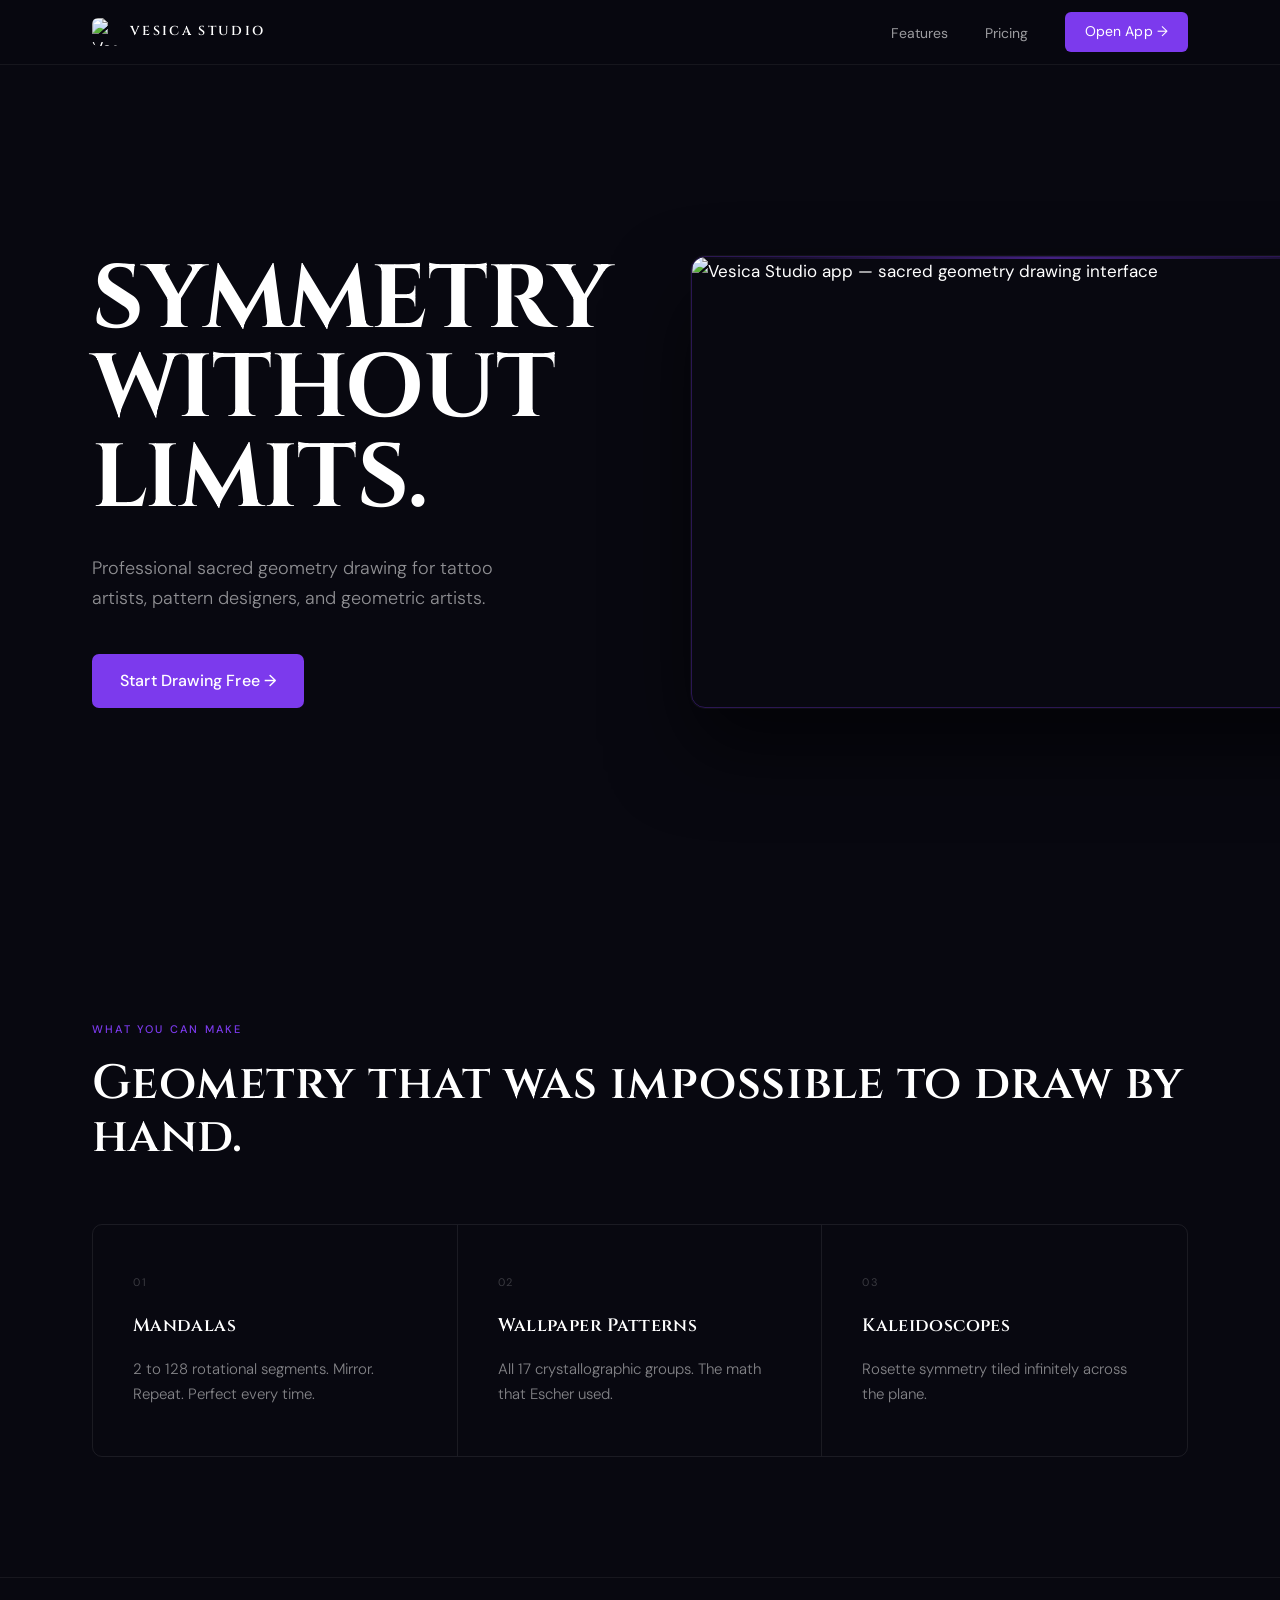
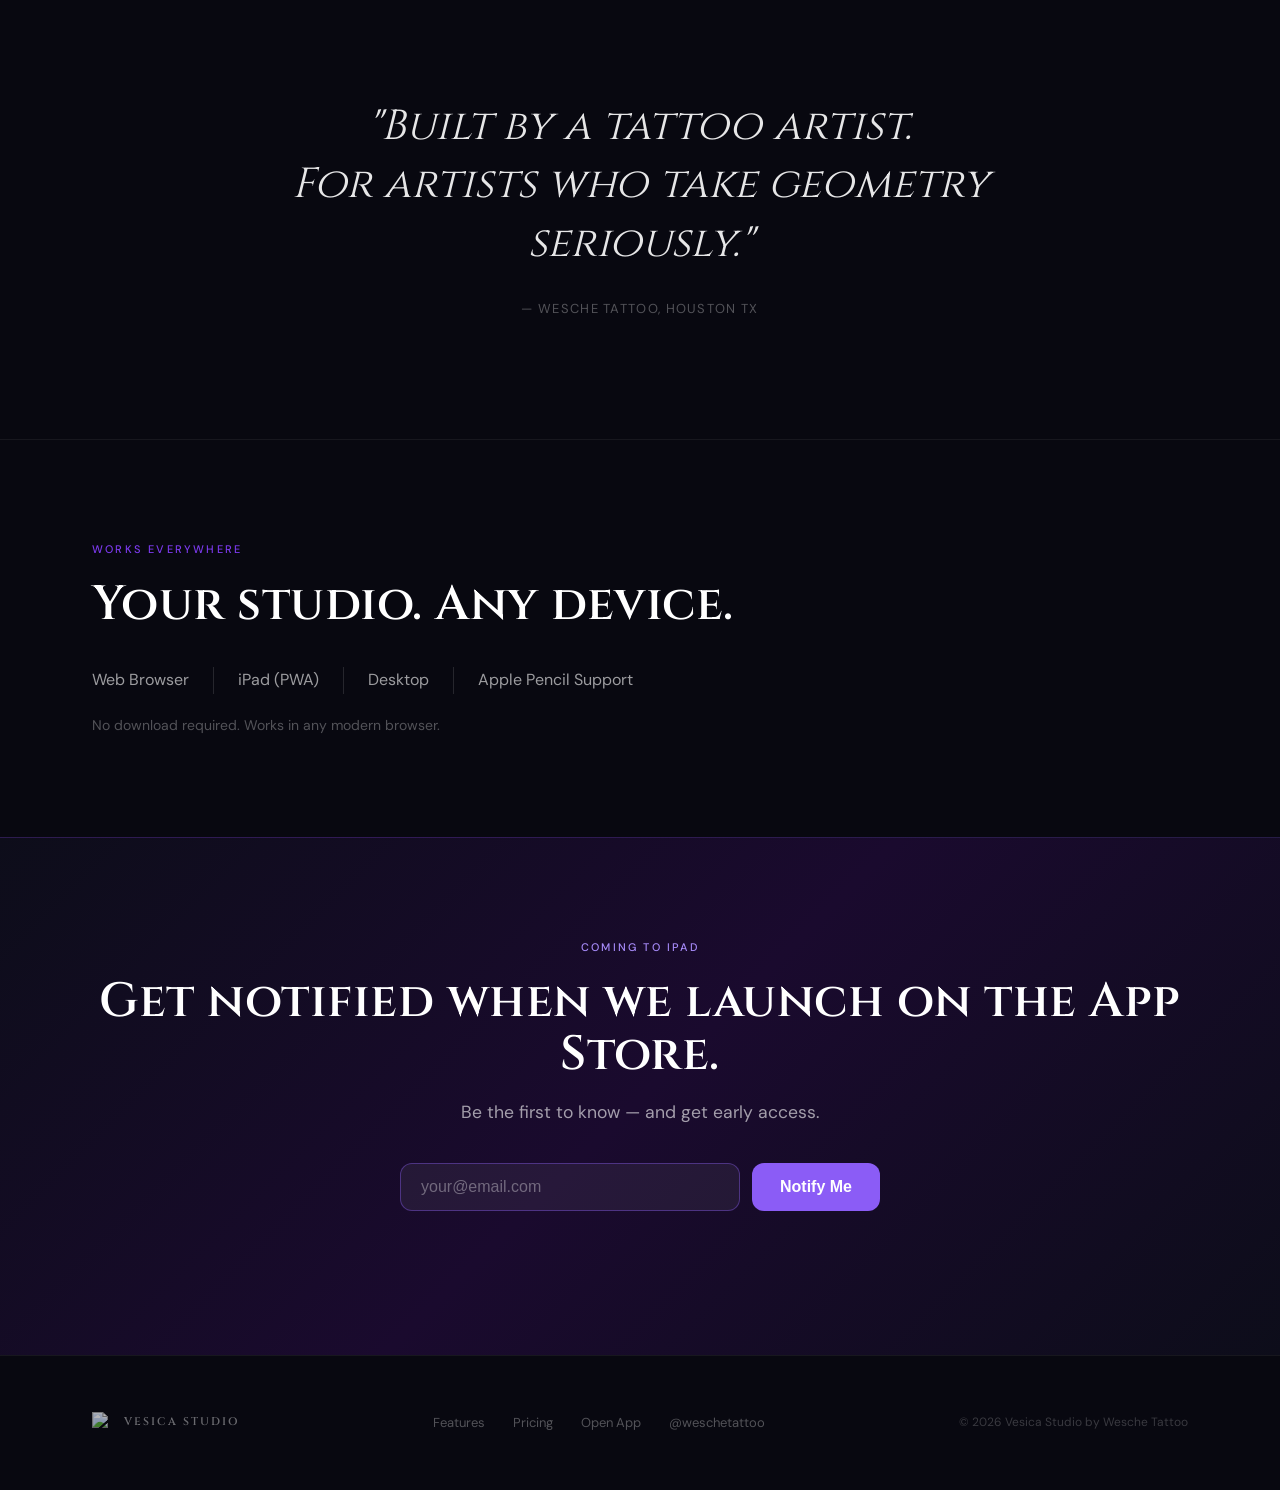
==== commit f0672742: "SEO + waitlist: add email signup section and styling" ====
--- a/index.html
+++ b/index.html
@@ -4,11 +4,51 @@
 <head>
   <meta charset="UTF-8">
   <meta name="viewport" content="width=device-width, initial-scale=1.0">
-  <title>Vesica Studio — Sacred Geometry Drawing App</title>
-  <meta name="description" content="Professional sacred geometry drawing for tattoo artists, pattern designers, and geometric artists. Free to start. No download required.">
+  <title>Vesica Studio — Sacred Geometry & Mandala Drawing App</title>
+  <meta name="description" content="Create mandalas, sacred geometry, and infinite wallpaper patterns. All 17 symmetry groups. Free in your browser — no download, no account. Built for tattoo artists.">
   <link rel="icon" type="image/png" href="img/icon.png">
   <link rel="canonical" href="https://vesica.studio/">
   <link rel="stylesheet" href="css/style.css">
+
+  <!-- Open Graph -->
+  <meta property="og:title" content="Vesica Studio — Sacred Geometry & Mandala Drawing App">
+  <meta property="og:description" content="Create mandalas, sacred geometry, and infinite wallpaper patterns. Free in your browser. Built for tattoo artists and pattern designers.">
+  <meta property="og:image" content="https://vesica.studio/img/splash-landscape.png">
+  <meta property="og:url" content="https://vesica.studio">
+  <meta property="og:type" content="website">
+  <meta property="og:site_name" content="Vesica Studio">
+
+  <!-- Twitter Card -->
+  <meta name="twitter:card" content="summary_large_image">
+  <meta name="twitter:title" content="Vesica Studio — Sacred Geometry & Mandala Drawing App">
+  <meta name="twitter:description" content="Create mandalas, sacred geometry, and infinite wallpaper patterns. Free in your browser. Built for tattoo artists.">
+  <meta name="twitter:image" content="https://vesica.studio/img/splash-landscape.png">
+
+  <!-- Schema: SoftwareApplication -->
+  <script type="application/ld+json">
+  {
+    "@context": "https://schema.org",
+    "@type": "SoftwareApplication",
+    "name": "Vesica Studio",
+    "applicationCategory": "DesignApplication",
+    "operatingSystem": "Web, iOS, Android, macOS, Windows",
+    "url": "https://vesica.studio",
+    "description": "Professional sacred geometry and mandala drawing app for tattoo artists and pattern designers. All 17 wallpaper symmetry groups, unlimited layers, hyperbolic transforms, dotwork tools.",
+    "featureList": "Mandala mode, 17 wallpaper groups, kaleidoscope mode, unlimited layers, dotwork tool, hyperbolic geometry transforms, geometric rulers, Apple Pencil support",
+    "screenshot": "https://vesica.studio/img/splash-landscape.png",
+    "offers": {
+      "@type": "Offer",
+      "price": "0",
+      "priceCurrency": "USD",
+      "description": "Free to start. Pro at $4.99/month."
+    },
+    "author": {
+      "@type": "Person",
+      "name": "Raul Wesche",
+      "url": "https://instagram.com/weschetattoo"
+    }
+  }
+  </script>
 </head>
 <body>
 
@@ -109,6 +149,30 @@
     </div>
   </section>
 
+
+  <!-- ══ WAITLIST ══ -->
+  <section class="waitlist-section" aria-labelledby="waitlist-heading">
+    <div class="container">
+      <p class="section-label">Coming to iPad</p>
+      <h2 class="section-heading" id="waitlist-heading">Get notified when we launch on the App Store.</h2>
+      <p class="waitlist-body">Be the first to know — and get early access.</p>
+      <form class="waitlist-form" id="waitlist-form" novalidate>
+        <input
+          type="email"
+          id="waitlist-email"
+          name="email"
+          placeholder="your@email.com"
+          autocomplete="email"
+          required
+          aria-label="Email address"
+          class="waitlist-input"
+        >
+        <button type="submit" class="waitlist-btn">Notify Me</button>
+      </form>
+      <p class="waitlist-status" id="waitlist-status" aria-live="polite"></p>
+    </div>
+  </section>
+
   <!-- ══ FOOTER ══ -->
   <footer class="footer" role="contentinfo">
     <div class="container footer-inner">
@@ -143,5 +207,47 @@
     });
   </script>
 
+
+  <script>
+    // Waitlist form
+    const form = document.getElementById('waitlist-form');
+    const status = document.getElementById('waitlist-status');
+    if (form) {
+      form.addEventListener('submit', async (e) => {
+        e.preventDefault();
+        const email = document.getElementById('waitlist-email').value.trim();
+        if (!email) return;
+        const btn = form.querySelector('button');
+        btn.disabled = true;
+        btn.textContent = 'Sending...';
+        try {
+          const res = await fetch('https://vesica-studio-waitlist.bayouwebstudio.workers.dev/subscribe', {
+            method: 'POST',
+            headers: { 'Content-Type': 'application/json' },
+            body: JSON.stringify({ email })
+          });
+          const data = await res.json();
+          if (data.success) {
+            form.style.display = 'none';
+            status.textContent = data.message === 'already_subscribed'
+              ? "You're already on the list. We'll see you at launch 🔮"
+              : "You're on the list. We'll reach out when it's ready 🔮";
+            status.style.color = 'rgba(255,255,255,0.9)';
+          } else {
+            status.textContent = 'Something went wrong. Try again.';
+            status.style.color = '#f87171';
+            btn.disabled = false;
+            btn.textContent = 'Notify Me';
+          }
+        } catch {
+          status.textContent = 'Something went wrong. Try again.';
+          status.style.color = '#f87171';
+          btn.disabled = false;
+          btn.textContent = 'Notify Me';
+        }
+      });
+    }
+  </script>
+
 </body>
 </html>
--- a/css/style.css
+++ b/css/style.css
@@ -691,3 +691,66 @@
   .pricing-card { padding: 36px 24px; }
   .make-item { padding: 36px 24px; }
 }
+
+/* ══ WAITLIST ══ */
+.waitlist-section {
+  padding: 100px 0;
+  background: linear-gradient(135deg, #0d0d1a 0%, #1a0a2e 50%, #0d0d1a 100%);
+  text-align: center;
+  border-top: 1px solid rgba(139, 92, 246, 0.2);
+}
+.waitlist-section .section-label { color: #a78bfa; }
+.waitlist-section .section-heading {
+  color: #fff;
+  margin-bottom: 16px;
+}
+.waitlist-body {
+  color: rgba(255,255,255,0.6);
+  font-size: 1.1rem;
+  margin-bottom: 36px;
+}
+.waitlist-form {
+  display: flex;
+  gap: 12px;
+  justify-content: center;
+  flex-wrap: wrap;
+  max-width: 480px;
+  margin: 0 auto 20px;
+}
+.waitlist-input {
+  flex: 1;
+  min-width: 220px;
+  padding: 14px 20px;
+  border-radius: 12px;
+  border: 1px solid rgba(139, 92, 246, 0.4);
+  background: rgba(255,255,255,0.06);
+  color: #fff;
+  font-size: 1rem;
+  outline: none;
+  transition: border-color 0.2s;
+}
+.waitlist-input::placeholder { color: rgba(255,255,255,0.35); }
+.waitlist-input:focus { border-color: #8b5cf6; }
+.waitlist-btn {
+  padding: 14px 28px;
+  border-radius: 12px;
+  background: #8b5cf6;
+  color: #fff;
+  font-size: 1rem;
+  font-weight: 600;
+  border: none;
+  cursor: pointer;
+  transition: background 0.2s, opacity 0.2s;
+  white-space: nowrap;
+}
+.waitlist-btn:hover { background: #7c3aed; }
+.waitlist-btn:disabled { opacity: 0.6; cursor: not-allowed; }
+.waitlist-status {
+  font-size: 0.95rem;
+  min-height: 24px;
+  color: rgba(255,255,255,0.7);
+}
+@media (max-width: 600px) {
+  .waitlist-form { flex-direction: column; }
+  .waitlist-input, .waitlist-btn { width: 100%; }
+}
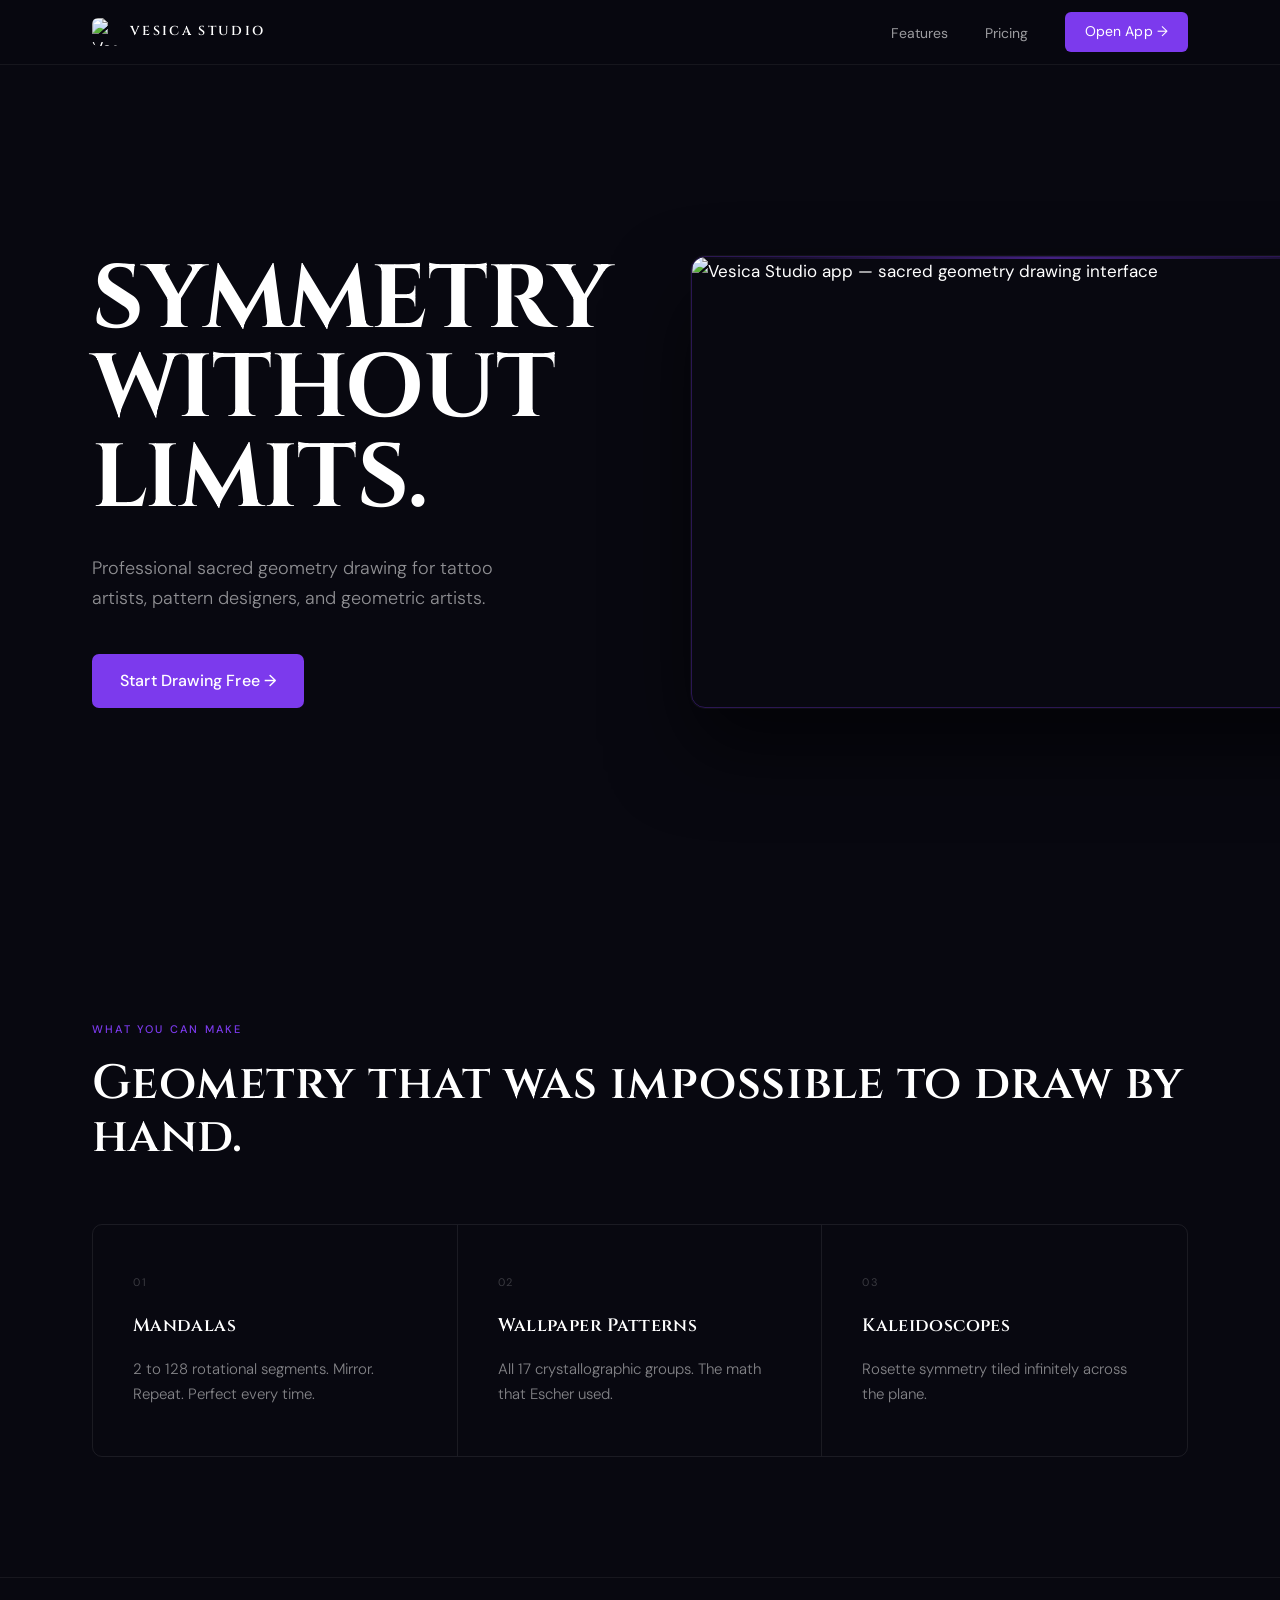
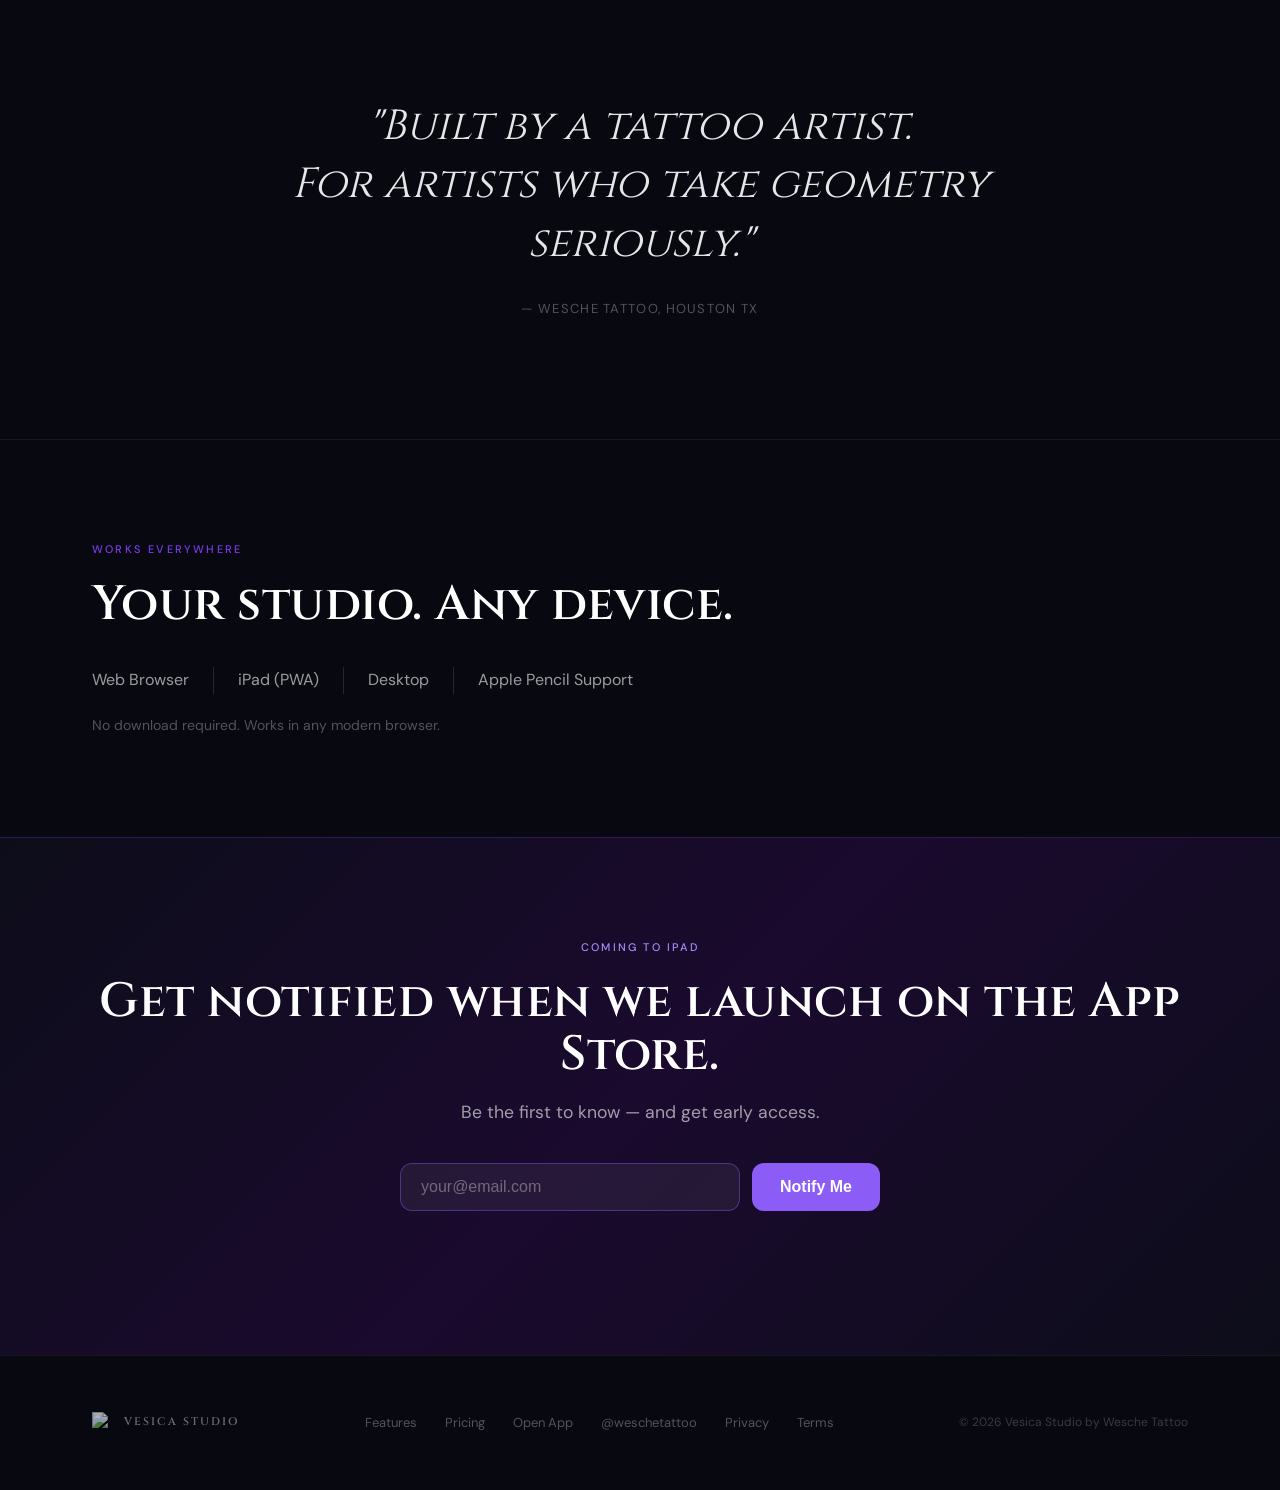
==== commit 1bbaab5c: "Add privacy, terms, cookies policies with Vesica branding; fix footer links" ====
--- a/index.html
+++ b/index.html
@@ -185,6 +185,8 @@
         <a href="pricing.html">Pricing</a>
         <a href="https://app.vesica.studio" target="_blank" rel="noopener">Open App</a>
         <a href="https://instagram.com/weschetattoo" target="_blank" rel="noopener">@weschetattoo</a>
+        <a href="privacy.html">Privacy</a>
+        <a href="terms.html">Terms</a>
       </nav>
       <p class="footer-copy">© 2026 Vesica Studio by Wesche Tattoo</p>
     </div>
